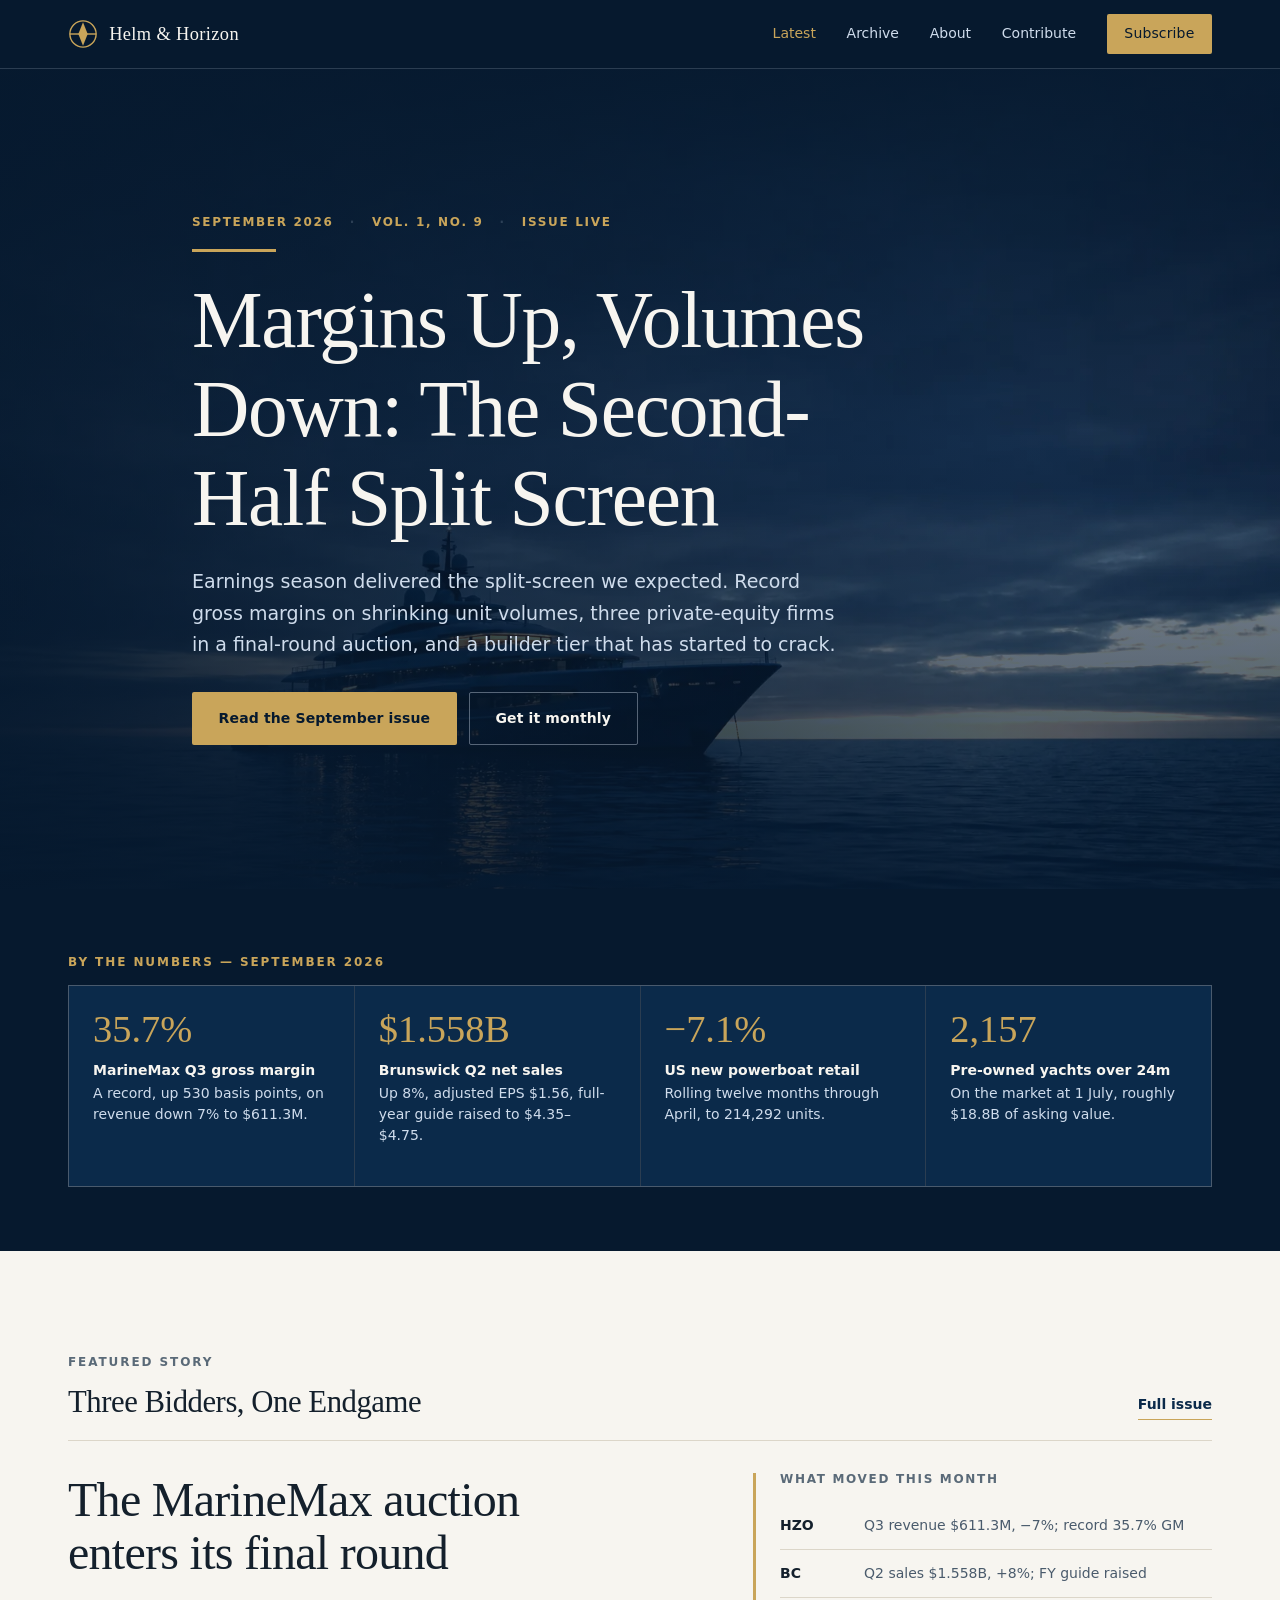
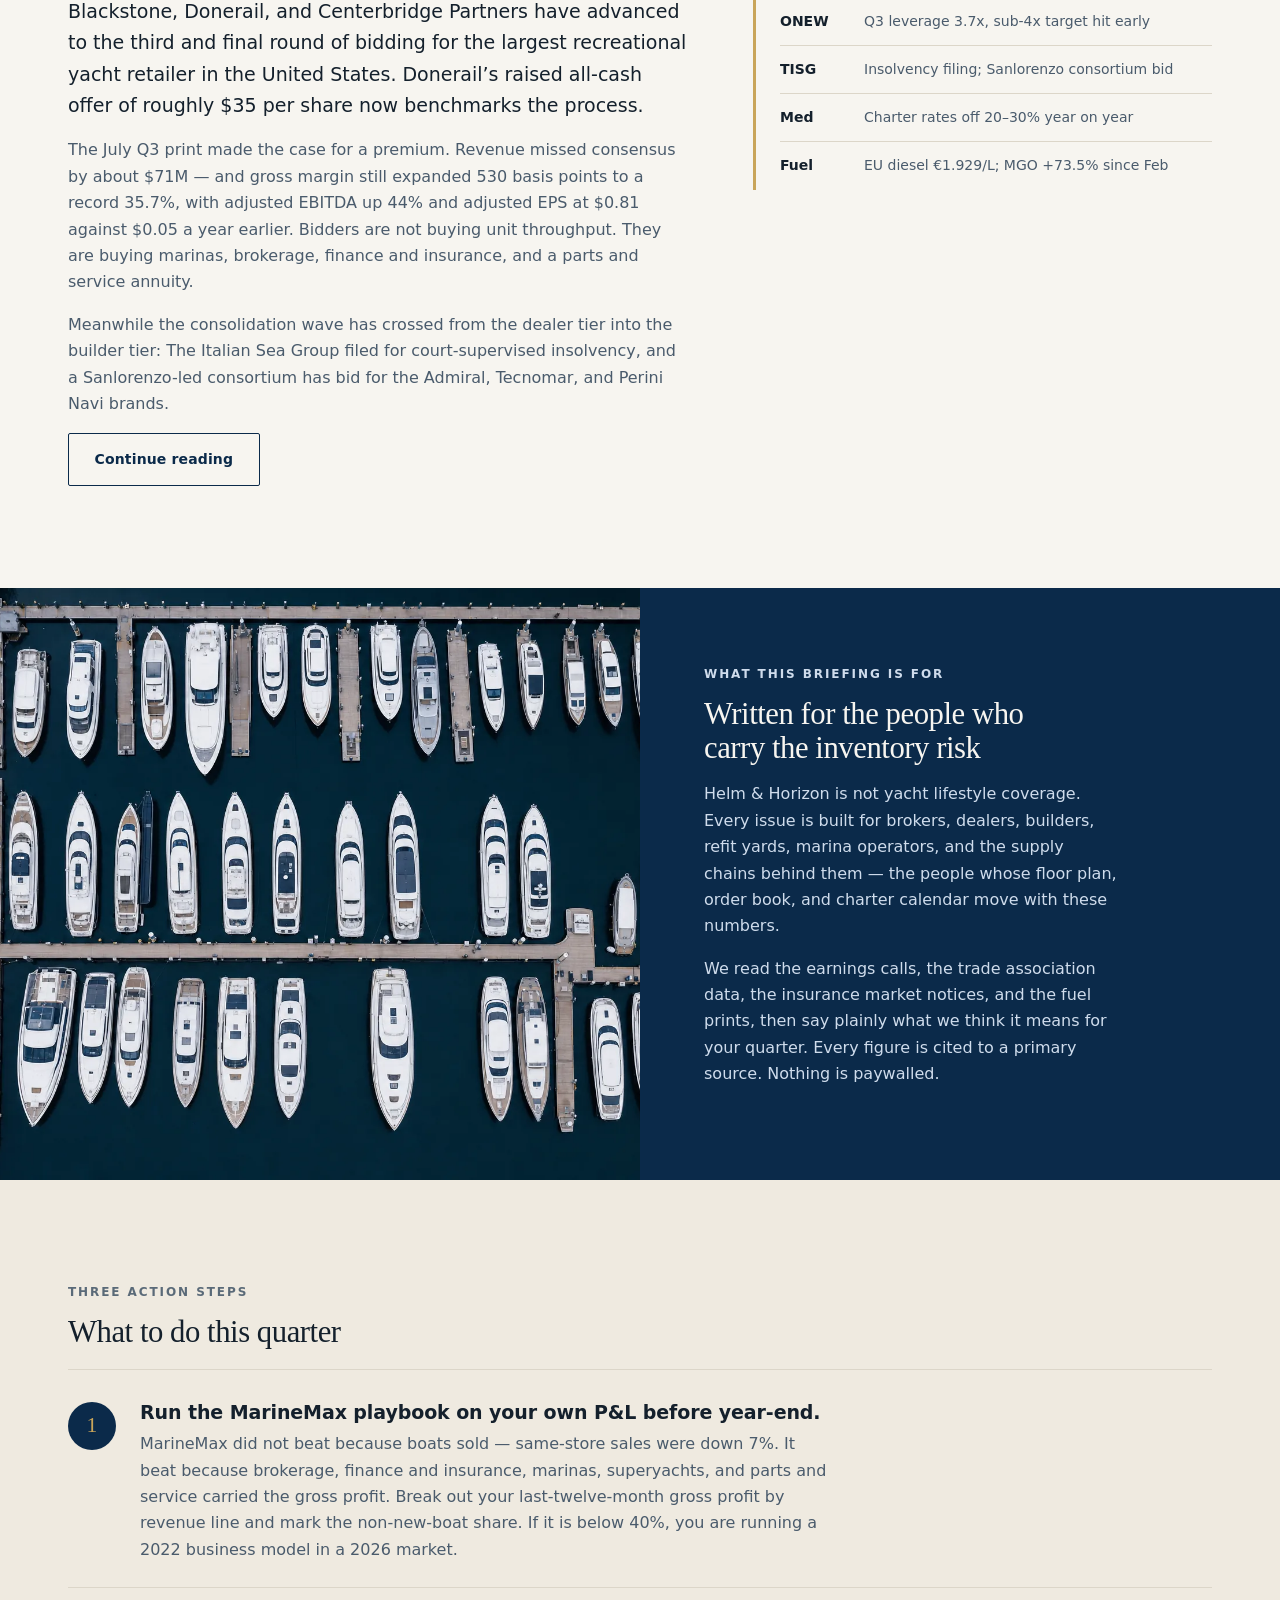
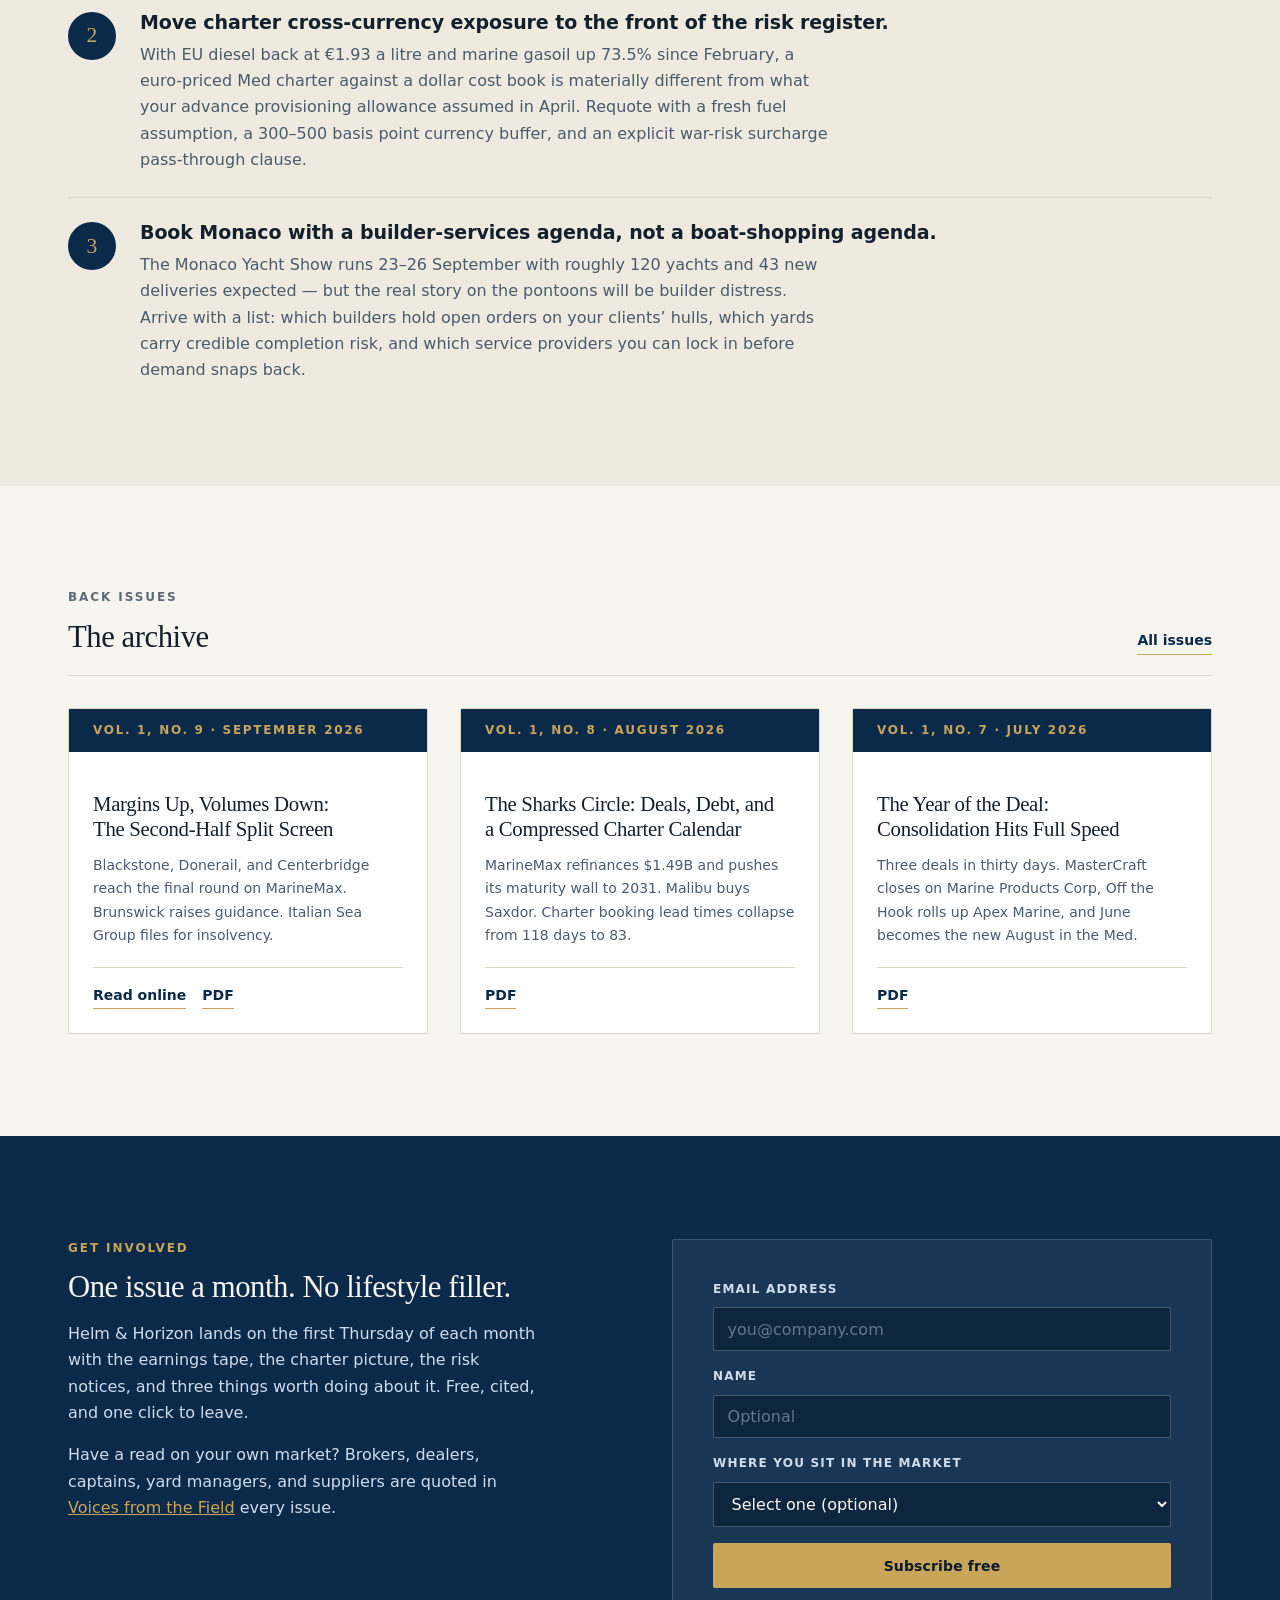
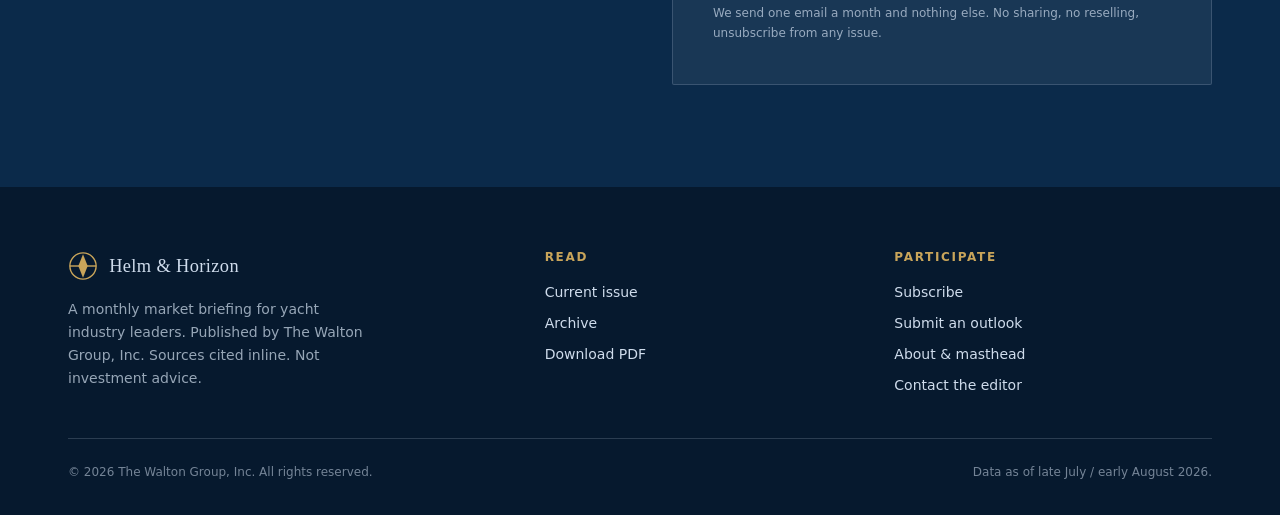
==== index.html @ cf70ff5e "Add double opt-in: send a confirmation email and activate on click Both subscribe forms told the rea" ====
<!doctype html>
<html lang="en">
  <head>
    <meta charset="utf-8" />
    <meta name="viewport" content="width=device-width, initial-scale=1" />
    <title>Helm &amp; Horizon — A monthly market briefing for yacht industry leaders</title>
    <meta
      name="description"
      content="Helm &amp; Horizon is a monthly market briefing for yacht brokers, dealers, builders, and the supply chains that keep the fleet sailing. Earnings, charter demand, deal flow, and risk — sourced and cited."
    />
    <link rel="canonical" href="https://thehelmandhorizon.com/" />
    <meta property="og:type" content="website" />
    <meta property="og:site_name" content="Helm &amp; Horizon" />
    <meta property="og:url" content="https://thehelmandhorizon.com/" />
    <meta
      property="og:title"
      content="Helm &amp; Horizon — A monthly market briefing for yacht industry leaders"
    />
    <meta
      property="og:description"
      content="Earnings, charter demand, deal flow, and risk for yacht brokers, dealers, and builders. Sourced, cited, and delivered monthly."
    />
    <meta property="og:image" content="https://thehelmandhorizon.com/assets/img/hero-yacht.webp" />
    <meta name="twitter:card" content="summary_large_image" />
    <link
      rel="icon"
      href="data:image/svg+xml,%3Csvg xmlns='http://www.w3.org/2000/svg' viewBox='0 0 32 32'%3E%3Crect width='32' height='32' fill='%2306192e'/%3E%3Cpath d='M16 5l4.5 11L16 27l-4.5-11z' fill='%23c9a55a'/%3E%3Cpath d='M4 16h24' stroke='%23c9a55a' stroke-width='1.6'/%3E%3C/svg%3E"
    />
    <link
      href="https://api.fontshare.com/v2/css?f[]=zodiak@400,500,700&f[]=satoshi@400,500,700&display=swap"
      rel="stylesheet"
    />
    <link rel="stylesheet" href="/assets/base.css?v=2" />
    <noscript>
      <style>
        .reveal {
          opacity: 1;
          transform: none;
        }
      </style>
    </noscript>
    <script type="application/ld+json">
      {
        "@context": "https://schema.org",
        "@type": "Periodical",
        "name": "Helm & Horizon",
        "description": "A monthly market briefing for yacht industry leaders.",
        "publisher": { "@type": "Organization", "name": "The Walton Group, Inc." }
      }
    </script>
  </head>
  <body>
    <a class="skip" href="#main">Skip to content</a>

    <header class="masthead">
      <div class="shell masthead__inner">
        <a class="brand" href="/" aria-label="Helm and Horizon home">
          <svg viewBox="0 0 32 32" fill="none" aria-hidden="true">
            <circle cx="16" cy="16" r="14" stroke="currentColor" stroke-width="1.5" />
            <path d="M2 16h28" stroke="currentColor" stroke-width="1.5" />
            <path d="M16 3.5 21 16l-5 12.5L11 16z" fill="currentColor" />
          </svg>
          <span class="brand__name">Helm &amp; Horizon</span>
        </a>
        <button
          class="nav__toggle"
          type="button"
          aria-expanded="false"
          aria-controls="site-nav"
          aria-label="Toggle navigation"
        >
          <svg width="18" height="14" viewBox="0 0 18 14" fill="none" aria-hidden="true">
            <path d="M0 1h18M0 7h18M0 13h18" stroke="currentColor" stroke-width="1.6" />
          </svg>
        </button>
        <nav class="nav" id="site-nav" aria-label="Primary">
          <a href="/" aria-current="page">Latest</a>
          <a href="/archive">Archive</a>
          <a href="/about">About</a>
          <a href="/submit">Contribute</a>
          <a class="nav__cta" href="/subscribe">Subscribe</a>
        </nav>
      </div>
    </header>

    <main id="main">
      <!-- ================= HERO ================= -->
      <section class="hero">
        <div class="hero__media">
          <img
            src="/assets/img/hero-yacht.webp"
            alt="A superyacht at anchor in open water at blue hour"
            width="1536"
            height="1024"
            fetchpriority="high"
          />
        </div>
        <div class="shell hero__inner">
          <div class="hero__meta">
            <span>September 2026</span><span>Vol. 1, No. 9</span><span>Issue live</span>
          </div>
          <div class="hero__rule"></div>
          <h1>Margins Up, Volumes Down: The Second-Half Split Screen</h1>
          <p class="hero__lede">
            Earnings season delivered the split-screen we expected. Record gross margins on
            shrinking unit volumes, three private-equity firms in a final-round auction, and a
            builder tier that has started to crack.
          </p>
          <div class="btn-row">
            <a class="btn btn--gold" href="/editions/september-2026">Read the September issue</a>
            <a class="btn btn--ghost" href="/subscribe">Get it monthly</a>
          </div>
        </div>
      </section>

      <!-- ================= NUMBERS ================= -->
      <section class="section section--tight section--deep">
        <div class="shell">
          <p class="eyebrow">By the numbers &mdash; September 2026</p>
          <div class="numbers">
            <div class="numbers__cell">
              <div class="numbers__val">35.7%</div>
              <p class="numbers__label">
                <strong>MarineMax Q3 gross margin</strong>A record, up 530 basis points, on revenue
                down 7% to $611.3M.
              </p>
            </div>
            <div class="numbers__cell">
              <div class="numbers__val">$1.558B</div>
              <p class="numbers__label">
                <strong>Brunswick Q2 net sales</strong>Up 8%, adjusted EPS $1.56, full-year guide
                raised to $4.35&ndash;$4.75.
              </p>
            </div>
            <div class="numbers__cell">
              <div class="numbers__val">&minus;7.1%</div>
              <p class="numbers__label">
                <strong>US new powerboat retail</strong>Rolling twelve months through April, to
                214,292 units.
              </p>
            </div>
            <div class="numbers__cell">
              <div class="numbers__val">2,157</div>
              <p class="numbers__label">
                <strong>Pre-owned yachts over 24m</strong>On the market at 1 July, roughly $18.8B of
                asking value.
              </p>
            </div>
          </div>
        </div>
      </section>

      <!-- ================= FEATURED ================= -->
      <section class="section">
        <div class="shell">
          <div class="section__head">
            <div>
              <p class="eyebrow eyebrow--ink">Featured story</p>
              <h2>Three Bidders, One Endgame</h2>
            </div>
            <a href="/editions/september-2026">Full issue</a>
          </div>

          <div class="feature reveal">
            <div class="feature__body">
              <h3>The MarineMax auction enters its final round</h3>
              <p>
                Blackstone, Donerail, and Centerbridge Partners have advanced to the third and final
                round of bidding for the largest recreational yacht retailer in the United States.
                Donerail&rsquo;s raised all-cash offer of roughly $35 per share now benchmarks the
                process.
              </p>
              <p>
                The July Q3 print made the case for a premium. Revenue missed consensus by about
                $71M &mdash; and gross margin still expanded 530 basis points to a record 35.7%,
                with adjusted EBITDA up 44% and adjusted EPS at $0.81 against $0.05 a year earlier.
                Bidders are not buying unit throughput. They are buying marinas, brokerage, finance
                and insurance, and a parts and service annuity.
              </p>
              <p>
                Meanwhile the consolidation wave has crossed from the dealer tier into the builder
                tier: The Italian Sea Group filed for court-supervised insolvency, and a
                Sanlorenzo-led consortium has bid for the Admiral, Tecnomar, and Perini Navi brands.
              </p>
              <div class="btn-row">
                <a class="btn btn--outline" href="/editions/september-2026"
                  >Continue reading</a
                >
              </div>
            </div>

            <aside class="feature__aside">
              <h4>What moved this month</h4>
              <ul class="keylist">
                <li><strong>HZO</strong><span>Q3 revenue $611.3M, &minus;7%; record 35.7% GM</span></li>
                <li><strong>BC</strong><span>Q2 sales $1.558B, +8%; FY guide raised</span></li>
                <li><strong>ONEW</strong><span>Q3 leverage 3.7x, sub-4x target hit early</span></li>
                <li><strong>TISG</strong><span>Insolvency filing; Sanlorenzo consortium bid</span></li>
                <li><strong>Med</strong><span>Charter rates off 20&ndash;30% year on year</span></li>
                <li><strong>Fuel</strong><span>EU diesel &euro;1.929/L; MGO +73.5% since Feb</span></li>
              </ul>
            </aside>
          </div>
        </div>
      </section>

      <!-- ================= BAND ================= -->
      <section class="band">
        <div class="band__media">
          <img
            src="/assets/img/marina-aerial.webp"
            alt="Aerial view of a marina with rows of moored motor yachts"
            width="1536"
            height="1024"
            loading="lazy"
          />
        </div>
        <div class="band__text">
          <p class="eyebrow">What this briefing is for</p>
          <h2>Written for the people who carry the inventory risk</h2>
          <p>
            Helm &amp; Horizon is not yacht lifestyle coverage. Every issue is built for brokers,
            dealers, builders, refit yards, marina operators, and the supply chains behind them
            &mdash; the people whose floor plan, order book, and charter calendar move with these
            numbers.
          </p>
          <p>
            We read the earnings calls, the trade association data, the insurance market notices,
            and the fuel prints, then say plainly what we think it means for your quarter. Every
            figure is cited to a primary source. Nothing is paywalled.
          </p>
        </div>
      </section>

      <!-- ================= ACTION STEPS ================= -->
      <section class="section section--warm">
        <div class="shell">
          <div class="section__head">
            <div>
              <p class="eyebrow eyebrow--ink">Three action steps</p>
              <h2>What to do this quarter</h2>
            </div>
          </div>
          <div class="steps">
            <article class="step reveal">
              <div class="step__n">1</div>
              <div>
                <h3>Run the MarineMax playbook on your own P&amp;L before year-end.</h3>
                <p>
                  MarineMax did not beat because boats sold &mdash; same-store sales were down 7%.
                  It beat because brokerage, finance and insurance, marinas, superyachts, and parts
                  and service carried the gross profit. Break out your last-twelve-month gross
                  profit by revenue line and mark the non-new-boat share. If it is below 40%, you
                  are running a 2022 business model in a 2026 market.
                </p>
              </div>
            </article>
            <article class="step reveal">
              <div class="step__n">2</div>
              <div>
                <h3>Move charter cross-currency exposure to the front of the risk register.</h3>
                <p>
                  With EU diesel back at &euro;1.93 a litre and marine gasoil up 73.5% since
                  February, a euro-priced Med charter against a dollar cost book is materially
                  different from what your advance provisioning allowance assumed in April. Requote
                  with a fresh fuel assumption, a 300&ndash;500 basis point currency buffer, and an
                  explicit war-risk surcharge pass-through clause.
                </p>
              </div>
            </article>
            <article class="step reveal">
              <div class="step__n">3</div>
              <div>
                <h3>Book Monaco with a builder-services agenda, not a boat-shopping agenda.</h3>
                <p>
                  The Monaco Yacht Show runs 23&ndash;26 September with roughly 120 yachts and 43
                  new deliveries expected &mdash; but the real story on the pontoons will be builder
                  distress. Arrive with a list: which builders hold open orders on your
                  clients&rsquo; hulls, which yards carry credible completion risk, and which
                  service providers you can lock in before demand snaps back.
                </p>
              </div>
            </article>
          </div>
        </div>
      </section>

      <!-- ================= ARCHIVE PREVIEW ================= -->
      <section class="section">
        <div class="shell">
          <div class="section__head">
            <div>
              <p class="eyebrow eyebrow--ink">Back issues</p>
              <h2>The archive</h2>
            </div>
            <a href="/archive">All issues</a>
          </div>
          <div class="grid-cards">
            <article class="card reveal">
              <p class="card__vol">Vol. 1, No. 9 &middot; September 2026</p>
              <div class="card__body">
                <h3>Margins Up, Volumes Down: The Second-Half Split Screen</h3>
                <p>
                  Blackstone, Donerail, and Centerbridge reach the final round on MarineMax.
                  Brunswick raises guidance. Italian Sea Group files for insolvency.
                </p>
                <div class="card__links">
                  <a href="/editions/september-2026">Read online</a>
                  <a href="/pdf/Helm_Horizon_September2026.pdf">PDF</a>
                </div>
              </div>
            </article>
            <article class="card reveal">
              <p class="card__vol">Vol. 1, No. 8 &middot; August 2026</p>
              <div class="card__body">
                <h3>The Sharks Circle: Deals, Debt, and a Compressed Charter Calendar</h3>
                <p>
                  MarineMax refinances $1.49B and pushes its maturity wall to 2031. Malibu buys
                  Saxdor. Charter booking lead times collapse from 118 days to 83.
                </p>
                <div class="card__links">
                  <a href="/pdf/Helm_Horizon_August2026.pdf">PDF</a>
                </div>
              </div>
            </article>
            <article class="card reveal">
              <p class="card__vol">Vol. 1, No. 7 &middot; July 2026</p>
              <div class="card__body">
                <h3>The Year of the Deal: Consolidation Hits Full Speed</h3>
                <p>
                  Three deals in thirty days. MasterCraft closes on Marine Products Corp, Off the
                  Hook rolls up Apex Marine, and June becomes the new August in the Med.
                </p>
                <div class="card__links">
                  <a href="/pdf/Helm_Horizon_July2026.pdf">PDF</a>
                </div>
              </div>
            </article>
          </div>
        </div>
      </section>

      <!-- ================= SUBSCRIBE ================= -->
      <section class="section section--navy" id="subscribe">
        <div class="shell subscribe">
          <div>
            <p class="eyebrow">Get involved</p>
            <h2 style="font-size: var(--text-xl); margin-bottom: var(--space-4)">
              One issue a month. No lifestyle filler.
            </h2>
            <p style="color: var(--light-blue); max-width: 46ch">
              Helm &amp; Horizon lands on the first Thursday of each month with the earnings tape,
              the charter picture, the risk notices, and three things worth doing about it. Free,
              cited, and one click to leave.
            </p>
            <p style="color: var(--light-blue); max-width: 46ch">
              Have a read on your own market? Brokers, dealers, captains, yard managers, and
              suppliers are quoted in
              <a href="/submit" style="color: var(--gold)">Voices from the Field</a> every issue.
            </p>
          </div>

          <form
            class="form"
            method="post"
            data-hh-form="subscribe"
            data-endpoint="/api/subscribe"
            data-success="Almost there. Check your inbox and click the link to confirm."
          >
            <div class="field">
              <label for="s-email">Email address</label>
              <input
                type="email"
                id="s-email"
                name="email"
                required
                autocomplete="email"
                placeholder="you@company.com"
              />
            </div>
            <div class="field">
              <label for="s-name">Name</label>
              <input
                type="text"
                id="s-name"
                name="name"
                autocomplete="name"
                placeholder="Optional"
              />
            </div>
            <div class="field">
              <label for="s-role">Where you sit in the market</label>
              <select id="s-role" name="role">
                <option value="">Select one (optional)</option>
                <option>Broker</option>
                <option>Dealer</option>
                <option>Builder / shipyard</option>
                <option>Refit / service yard</option>
                <option>Marina operator</option>
                <option>Charter management</option>
                <option>Captain / crew</option>
                <option>Finance / insurance</option>
                <option>Supplier</option>
                <option>Other</option>
              </select>
            </div>
            <div class="hp" aria-hidden="true" style="position:absolute;left:-9999px;width:1px;height:1px;overflow:hidden">
              <label for="hp-home">Website</label>
              <input type="text" id="hp-home" name="website" tabindex="-1" autocomplete="off" />
            </div>
            <button class="btn btn--gold" type="submit" style="width: 100%; justify-content: center">
              Subscribe free
            </button>
            <p class="form__note">
              We send one email a month and nothing else. No sharing, no reselling, unsubscribe from
              any issue.
            </p>
            <noscript>
              <p class="form__note">
                This form needs JavaScript. Email
                <a href="mailto:editor@thehelmandhorizon.com" style="color: var(--gold)"
                  >editor@thehelmandhorizon.com</a
                >
                and we will add you by hand.
              </p>
            </noscript>
            <p class="form__status" role="status" aria-live="polite"></p>
          </form>
        </div>
      </section>
    </main>

    <footer class="footer">
      <div class="shell">
        <div class="footer__grid">
          <div class="footer__brand">
            <a class="brand" href="/" style="margin-bottom: var(--space-4)">
              <svg viewBox="0 0 32 32" fill="none" aria-hidden="true">
                <circle cx="16" cy="16" r="14" stroke="currentColor" stroke-width="1.5" />
                <path d="M2 16h28" stroke="currentColor" stroke-width="1.5" />
                <path d="M16 3.5 21 16l-5 12.5L11 16z" fill="currentColor" />
              </svg>
              <span class="brand__name">Helm &amp; Horizon</span>
            </a>
            <p>
              A monthly market briefing for yacht industry leaders. Published by The Walton Group,
              Inc. Sources cited inline. Not investment advice.
            </p>
          </div>
          <div>
            <h4>Read</h4>
            <ul>
              <li><a href="/editions/september-2026">Current issue</a></li>
              <li><a href="/archive">Archive</a></li>
              <li><a href="/pdf/Helm_Horizon_September2026.pdf">Download PDF</a></li>
            </ul>
          </div>
          <div>
            <h4>Participate</h4>
            <ul>
              <li><a href="/subscribe">Subscribe</a></li>
              <li><a href="/submit">Submit an outlook</a></li>
              <li><a href="/about">About &amp; masthead</a></li>
              <li><a href="mailto:editor@thehelmandhorizon.com">Contact the editor</a></li>
            </ul>
          </div>
        </div>
        <div class="footer__legal">
          <span>&copy; <span data-year>2026</span> The Walton Group, Inc. All rights reserved.</span>
          <span>Data as of late July / early August 2026.</span>
        </div>
      </div>
    </footer>

    <script src="/assets/site.js?v=2" defer></script>
  </body>
</html>
---- assets/base.css ----
/* ==========================================================================
   Helm & Horizon — design system
   Navy / gold editorial identity carried over from the email + PDF editions.
   ========================================================================== */

:root {
  /* Brand surfaces */
  --navy: #0b2a4a;
  --navy-deep: #06192e;
  --navy-mid: #123f66;
  --gold: #c9a55a;
  --gold-soft: #e0c78d;
  --paper: #f7f5f0;
  --paper-warm: #efeae0;
  --ink: #14202c;
  --ink-soft: #4a5b6c;
  --ink-faint: #5a6a78; /* darkened for 4.5:1 on --paper and --paper-warm */
  --light-blue: #cfdcec;
  --rule: #dcd6c9;
  --rule-dark: rgba(207, 220, 236, 0.18);

  /* Type */
  --font-display: 'Zodiak', 'Iowan Old Style', Georgia, serif;
  --font-body: 'Satoshi', 'Inter', system-ui, sans-serif;

  --text-xs: 0.75rem;
  --text-sm: 0.875rem;
  --text-base: 1rem;
  --text-lg: 1.1875rem;
  --text-xl: clamp(1.5rem, 2.4vw, 2rem);
  --text-2xl: clamp(2rem, 4vw, 3rem);
  --text-hero: clamp(2.5rem, 6.2vw, 5.25rem);

  /* Space */
  --space-1: 0.25rem;
  --space-2: 0.5rem;
  --space-3: 0.75rem;
  --space-4: 1rem;
  --space-5: 1.25rem;
  --space-6: 1.5rem;
  --space-8: 2rem;
  --space-12: 3rem;
  --space-16: 4rem;
  --space-24: 6rem;
  --space-32: 8rem;

  --measure: 68ch;
  --shell: 1240px;
  --radius: 2px;
  --ease: cubic-bezier(0.16, 1, 0.3, 1);
}

/* ---------- Reset ---------- */
*,
*::before,
*::after {
  box-sizing: border-box;
}
html {
  -webkit-text-size-adjust: 100%;
  scroll-behavior: smooth;
}
body {
  margin: 0;
  background: var(--paper);
  color: var(--ink);
  font-family: var(--font-body);
  font-size: var(--text-base);
  line-height: 1.65;
  -webkit-font-smoothing: antialiased;
  text-rendering: optimizeLegibility;
}
img {
  max-width: 100%;
  display: block;
  height: auto;
}
a {
  color: inherit;
}
h1,
h2,
h3,
h4 {
  margin: 0;
  font-family: var(--font-display);
  font-weight: 500;
  line-height: 1.12;
  letter-spacing: -0.015em;
  text-wrap: balance;
}
p {
  margin: 0 0 var(--space-4);
}
ul {
  margin: 0;
  padding: 0;
  list-style: none;
}

:focus-visible {
  outline: 2px solid var(--gold);
  outline-offset: 3px;
}

.shell {
  width: 100%;
  max-width: var(--shell);
  margin-inline: auto;
  padding-inline: clamp(1.25rem, 5vw, 3rem);
}
.skip {
  position: absolute;
  left: -9999px;
}
.skip:focus {
  left: var(--space-4);
  top: var(--space-4);
  z-index: 200;
  background: var(--gold);
  color: var(--navy-deep);
  padding: var(--space-3) var(--space-4);
  font-size: var(--text-sm);
  font-weight: 700;
}

/* ---------- Eyebrow / labels ---------- */
.eyebrow {
  font-family: var(--font-body);
  font-size: var(--text-xs);
  font-weight: 700;
  letter-spacing: 0.16em;
  text-transform: uppercase;
  color: var(--gold);
  margin: 0 0 var(--space-3);
}
.eyebrow--ink {
  color: var(--ink-faint);
}

/* ==========================================================================
   Header
   ========================================================================== */
.masthead {
  position: sticky;
  top: 0;
  z-index: 60;
  background: var(--navy-deep);
  border-bottom: 1px solid var(--rule-dark);
}
.masthead__inner {
  display: flex;
  align-items: center;
  justify-content: space-between;
  gap: var(--space-6);
  min-height: 68px;
}
.brand {
  display: inline-flex;
  align-items: center;
  gap: 0.7rem;
  text-decoration: none;
  color: var(--paper);
  flex-shrink: 0;
}
.brand svg {
  width: 30px;
  height: 30px;
  color: var(--gold);
  flex-shrink: 0;
}
.brand__name {
  font-family: var(--font-display);
  font-size: 1.15rem;
  letter-spacing: 0.02em;
  white-space: nowrap;
}

.nav {
  display: flex;
  align-items: center;
  gap: clamp(1rem, 2.4vw, 2rem);
}
.nav a {
  font-size: var(--text-sm);
  font-weight: 500;
  color: var(--light-blue);
  text-decoration: none;
  padding-block: var(--space-2);
  transition: color 0.2s var(--ease);
}
.nav a:hover,
.nav a[aria-current='page'] {
  color: var(--gold);
}
.nav__cta {
  background: var(--gold);
  color: var(--navy-deep) !important;
  padding: 0.55rem 1.1rem;
  border-radius: var(--radius);
  font-weight: 700;
  letter-spacing: 0.01em;
  transition: background 0.2s var(--ease);
}
.nav__cta:hover {
  background: var(--gold-soft);
}
.nav__toggle {
  display: none;
  background: none;
  border: 1px solid var(--rule-dark);
  color: var(--light-blue);
  width: 40px;
  height: 40px;
  border-radius: var(--radius);
  cursor: pointer;
  align-items: center;
  justify-content: center;
}

@media (max-width: 820px) {
  .nav {
    position: absolute;
    inset: 68px 0 auto;
    flex-direction: column;
    align-items: stretch;
    gap: 0;
    background: var(--navy-deep);
    border-bottom: 1px solid var(--rule-dark);
    padding: var(--space-2) clamp(1.25rem, 5vw, 3rem) var(--space-6);
    display: none;
  }
  .nav.is-open {
    display: flex;
  }
  .nav a {
    padding: var(--space-3) 0;
    border-bottom: 1px solid var(--rule-dark);
    font-size: var(--text-base);
  }
  .nav__cta {
    margin-top: var(--space-4);
    text-align: center;
    border-bottom: none !important;
  }
  .nav__toggle {
    display: inline-flex;
  }
}

/* ==========================================================================
   Hero
   ========================================================================== */
.hero {
  position: relative;
  background: var(--navy-deep);
  color: var(--paper);
  overflow: hidden;
  isolation: isolate;
}
.hero__media {
  position: absolute;
  inset: 0;
  z-index: -2;
}
.hero__media img {
  width: 100%;
  height: 100%;
  object-fit: cover;
  object-position: center 62%;
  filter: brightness(1.25) saturate(1.05);
}
.hero::after {
  content: '';
  position: absolute;
  inset: 0;
  z-index: -1;
  background: linear-gradient(
      180deg,
      rgba(6, 25, 46, 0.88) 0%,
      rgba(6, 25, 46, 0.42) 45%,
      rgba(6, 25, 46, 0.82) 100%
    ),
    linear-gradient(90deg, rgba(6, 25, 46, 0.82) 0%, rgba(6, 25, 46, 0.4) 48%, rgba(6, 25, 46, 0.06) 78%);
}
.hero__inner {
  padding-block: clamp(4rem, 12vw, 9rem);
  max-width: 62rem;
}
.hero h1 {
  font-size: var(--text-hero);
  margin-bottom: var(--space-6);
  max-width: 34ch;
}
.hero__lede {
  font-size: var(--text-lg);
  color: var(--light-blue);
  max-width: 54ch;
  margin-bottom: var(--space-8);
}
.hero__rule {
  width: 84px;
  height: 3px;
  background: var(--gold);
  margin-bottom: var(--space-6);
}
.hero__meta {
  display: flex;
  flex-wrap: wrap;
  gap: var(--space-2) var(--space-4);
  align-items: center;
  font-size: var(--text-xs);
  letter-spacing: 0.14em;
  text-transform: uppercase;
  color: var(--gold);
  font-weight: 700;
  margin-bottom: var(--space-4);
}
.hero__meta span:not(:last-child)::after {
  content: '·';
  margin-left: var(--space-4);
  color: var(--rule-dark);
}
@media (max-width: 30rem) {
  .hero__meta span:nth-child(3) {
    display: none;
  }
  .hero__meta span:nth-child(2)::after {
    content: none;
  }
}

/* ---------- Buttons ---------- */
.btn {
  display: inline-flex;
  align-items: center;
  gap: 0.5rem;
  font-family: var(--font-body);
  font-size: var(--text-sm);
  font-weight: 700;
  letter-spacing: 0.01em;
  text-decoration: none;
  padding: 0.85rem 1.6rem;
  border-radius: var(--radius);
  border: 1px solid transparent;
  cursor: pointer;
  transition: all 0.2s var(--ease);
}
.btn--gold {
  background: var(--gold);
  color: var(--navy-deep);
}
.btn--gold:hover {
  background: var(--gold-soft);
  transform: translateY(-1px);
}
.btn--ghost {
  border-color: rgba(207, 220, 236, 0.4);
  color: var(--paper);
}
.btn--ghost:hover {
  border-color: var(--gold);
  color: var(--gold);
}
.btn--navy {
  background: var(--navy);
  color: var(--paper);
}
.btn--navy:hover {
  background: var(--navy-deep);
  transform: translateY(-1px);
}
.btn--outline {
  border-color: var(--navy);
  color: var(--navy);
}
.btn--outline:hover {
  background: var(--navy);
  color: var(--paper);
}
.btn-row {
  display: flex;
  flex-wrap: wrap;
  gap: var(--space-3);
}

/* ==========================================================================
   Sections
   ========================================================================== */
.section {
  padding-block: clamp(3.5rem, 8vw, 7rem);
}
.section--tight {
  padding-block: clamp(2.5rem, 5vw, 4rem);
}
.section--navy {
  background: var(--navy);
  color: var(--paper);
}
.section--deep {
  background: var(--navy-deep);
  color: var(--paper);
}
.section--warm {
  background: var(--paper-warm);
}
.section__head {
  display: flex;
  flex-wrap: wrap;
  align-items: flex-end;
  justify-content: space-between;
  gap: var(--space-4);
  padding-bottom: var(--space-5, 1.25rem);
  margin-bottom: var(--space-8);
  border-bottom: 1px solid var(--rule);
}
.section--navy .section__head,
.section--deep .section__head {
  border-color: var(--rule-dark);
}
.section__head h2 {
  font-size: var(--text-xl);
}
.section__head a {
  font-size: var(--text-sm);
  font-weight: 600;
  color: var(--navy);
  text-decoration: none;
  border-bottom: 1px solid var(--gold);
  padding-bottom: 2px;
  white-space: nowrap;
}
.section--navy .section__head a,
.section--deep .section__head a {
  color: var(--gold);
}
.section__head a:hover {
  color: var(--gold);
}

/* ---------- Numbers strip ---------- */
.numbers {
  display: grid;
  grid-template-columns: repeat(auto-fit, minmax(200px, 1fr));
  gap: 1px;
  background: var(--rule-dark);
  border: 1px solid var(--rule-dark);
}
.numbers__cell {
  background: var(--navy);
  padding: var(--space-6);
}
.numbers__val {
  font-family: var(--font-display);
  font-size: clamp(1.75rem, 3vw, 2.5rem);
  line-height: 1;
  color: var(--gold);
  margin-bottom: var(--space-3);
}
.numbers__label {
  font-size: var(--text-sm);
  color: var(--light-blue);
  line-height: 1.5;
}
.numbers__label strong {
  color: var(--paper);
  font-weight: 600;
  display: block;
  margin-bottom: 2px;
}

/* ---------- Feature block (latest edition) ---------- */
.feature {
  display: grid;
  grid-template-columns: 1.15fr 0.85fr;
  gap: clamp(2rem, 5vw, 4.5rem);
  align-items: start;
}
@media (max-width: 900px) {
  .feature {
    grid-template-columns: 1fr;
  }
}
.feature h3 {
  font-size: var(--text-2xl);
  margin-bottom: var(--space-4);
}
.feature__body p {
  color: var(--ink-soft);
}
.feature__body p:first-of-type {
  font-size: var(--text-lg);
  color: var(--ink);
}
.feature__aside {
  border-left: 3px solid var(--gold);
  padding-left: var(--space-6);
}
@media (max-width: 900px) {
  .feature__aside {
    border-left: none;
    border-top: 3px solid var(--gold);
    padding-left: 0;
    padding-top: var(--space-6);
  }
}
.feature__aside h4 {
  font-family: var(--font-body);
  font-size: var(--text-xs);
  font-weight: 700;
  letter-spacing: 0.14em;
  text-transform: uppercase;
  color: var(--ink-faint);
  margin-bottom: var(--space-4);
}
.keylist li {
  padding: var(--space-3) 0;
  border-bottom: 1px solid var(--rule);
  font-size: var(--text-sm);
  color: var(--ink-soft);
  display: flex;
  gap: var(--space-3);
}
.keylist li:last-child {
  border-bottom: none;
}
.keylist strong {
  color: var(--ink);
  font-weight: 700;
  flex-shrink: 0;
  min-width: 4.5rem;
  font-variant-numeric: tabular-nums;
}

/* ---------- Cards / archive ---------- */
.grid-cards {
  display: grid;
  grid-template-columns: repeat(auto-fill, minmax(min(100%, 300px), 1fr));
  gap: clamp(1.25rem, 2.5vw, 2rem);
}
.card {
  display: flex;
  flex-direction: column;
  background: #fff;
  border: 1px solid var(--rule);
  border-radius: var(--radius);
  overflow: hidden;
  transition:
    transform 0.25s var(--ease),
    box-shadow 0.25s var(--ease),
    border-color 0.25s var(--ease);
}
.card:hover {
  transform: translateY(-3px);
  border-color: var(--gold);
  box-shadow: 0 12px 32px -18px rgba(11, 42, 74, 0.45);
}
.card__vol {
  background: var(--navy);
  color: var(--gold);
  font-size: var(--text-xs);
  font-weight: 700;
  letter-spacing: 0.14em;
  text-transform: uppercase;
  padding: var(--space-3) var(--space-6);
}
.card__body {
  padding: var(--space-6);
  display: flex;
  flex-direction: column;
  flex: 1;
  gap: var(--space-3);
}
.card__body h3 {
  font-size: 1.3rem;
  line-height: 1.2;
}
.card__body p {
  font-size: var(--text-sm);
  color: var(--ink-soft);
  margin: 0;
  flex: 1;
}
.card__links {
  display: flex;
  flex-wrap: wrap;
  gap: var(--space-4);
  margin-top: var(--space-2);
  padding-top: var(--space-4);
  border-top: 1px solid var(--rule);
  font-size: var(--text-sm);
  font-weight: 600;
}
.card__links a {
  color: var(--navy);
  text-decoration: none;
  border-bottom: 1px solid var(--gold);
  padding-bottom: 1px;
}
.card__links a:hover {
  color: var(--gold);
}

/* ---------- Split image band ---------- */
.band {
  display: grid;
  grid-template-columns: 1fr 1fr;
  align-items: stretch;
  background: var(--navy);
  color: var(--paper);
}
@media (max-width: 860px) {
  .band {
    grid-template-columns: 1fr;
  }
}
.band__media {
  min-height: 320px;
}
.band__media img {
  width: 100%;
  height: 100%;
  object-fit: cover;
}
.band__text {
  padding: clamp(2.5rem, 6vw, 5rem) clamp(1.5rem, 5vw, 4rem);
  align-self: center;
  max-width: 34rem;
}
.band__text h2 {
  font-size: var(--text-xl);
  margin-bottom: var(--space-4);
}
.band__text p {
  color: var(--light-blue);
}

/* ---------- Steps ---------- */
.steps {
  display: grid;
  gap: var(--space-6);
}
.step {
  display: grid;
  grid-template-columns: 3rem 1fr;
  gap: var(--space-6);
  padding-bottom: var(--space-6);
  border-bottom: 1px solid var(--rule);
}
.step:last-child {
  border-bottom: none;
  padding-bottom: 0;
}
@media (max-width: 640px) {
  .step {
    grid-template-columns: 1fr;
    gap: var(--space-3);
  }
}
.step__n {
  width: 3rem;
  height: 3rem;
  border-radius: 50%;
  background: var(--navy);
  color: var(--gold);
  display: grid;
  place-items: center;
  font-family: var(--font-display);
  font-size: 1.35rem;
}
.step h3 {
  font-family: var(--font-body);
  font-size: var(--text-lg);
  font-weight: 700;
  letter-spacing: -0.005em;
  margin-bottom: var(--space-2);
}
.step p {
  color: var(--ink-soft);
  margin: 0;
  max-width: var(--measure);
}

/* ---------- Callout ---------- */
.callout {
  background: var(--navy);
  color: var(--paper);
  border-left: 4px solid var(--gold);
  padding: clamp(1.5rem, 3vw, 2.25rem);
  margin-block: var(--space-8);
}
.callout .eyebrow {
  margin-bottom: var(--space-3);
}
.callout p {
  margin: 0;
  color: var(--light-blue);
  font-size: var(--text-lg);
  max-width: 62ch;
}
.warn {
  background: #fdf6e8;
  border-left: 4px solid var(--gold);
  padding: var(--space-6);
}
.warn h4 {
  font-family: var(--font-body);
  font-size: var(--text-xs);
  font-weight: 700;
  letter-spacing: 0.14em;
  text-transform: uppercase;
  color: #8a6a1f;
  margin-bottom: var(--space-3);
}
.warn p {
  margin: 0;
  font-size: var(--text-sm);
  color: var(--ink-soft);
}

/* ==========================================================================
   Article (edition page)
   ========================================================================== */
.article {
  padding-block: clamp(2.5rem, 6vw, 4.5rem);
}
.article__shell {
  display: grid;
  grid-template-columns: minmax(0, 1fr) 17rem;
  gap: clamp(2rem, 5vw, 4.5rem);
  align-items: start;
}
@media (max-width: 1000px) {
  .article__shell {
    grid-template-columns: 1fr;
  }
}
.prose {
  max-width: var(--measure);
}
.prose > h2 {
  font-size: var(--text-xl);
  margin-top: var(--space-12);
  margin-bottom: var(--space-4);
  padding-top: var(--space-6);
  border-top: 1px solid var(--rule);
}
.prose > h2:first-child {
  margin-top: 0;
  border-top: none;
  padding-top: 0;
}
.prose h3 {
  font-family: var(--font-body);
  font-size: var(--text-lg);
  font-weight: 700;
  margin-top: var(--space-8);
  margin-bottom: var(--space-3);
}
.prose p {
  color: var(--ink-soft);
}
.prose a {
  color: var(--navy);
  text-decoration: none;
  border-bottom: 1px solid var(--gold);
}
.prose a:hover {
  color: var(--gold);
}
.prose strong {
  color: var(--ink);
  font-weight: 700;
}
.prose figure {
  margin: var(--space-8) 0;
}
.prose figcaption {
  font-size: var(--text-xs);
  color: var(--ink-faint);
  margin-top: var(--space-3);
}
.sidebar {
  position: sticky;
  top: 92px;
  font-size: var(--text-sm);
}
@media (max-width: 1000px) {
  .sidebar {
    position: static;
  }
}
.sidebar h4 {
  font-family: var(--font-body);
  font-size: var(--text-xs);
  font-weight: 700;
  letter-spacing: 0.14em;
  text-transform: uppercase;
  color: var(--ink-faint);
  margin-bottom: var(--space-4);
  padding-bottom: var(--space-3);
  border-bottom: 1px solid var(--rule);
}
.sidebar ul {
  margin-bottom: var(--space-8);
}
.sidebar li + li {
  margin-top: var(--space-3);
}
.sidebar a {
  color: var(--ink-soft);
  text-decoration: none;
}
.sidebar a:hover {
  color: var(--navy);
}
.datalist li {
  display: flex;
  justify-content: space-between;
  gap: var(--space-4);
  padding: var(--space-3) 0;
  border-bottom: 1px solid var(--rule);
  color: var(--ink-soft);
}
.datalist b {
  color: var(--ink);
  font-variant-numeric: tabular-nums;
  white-space: nowrap;
}

/* ==========================================================================
   Forms / subscribe
   ========================================================================== */
.subscribe {
  display: grid;
  grid-template-columns: 1fr 1fr;
  gap: clamp(2rem, 5vw, 4.5rem);
  align-items: start;
}
@media (max-width: 860px) {
  .subscribe {
    grid-template-columns: 1fr;
  }
}
.form {
  background: rgba(207, 220, 236, 0.07);
  border: 1px solid var(--rule-dark);
  padding: clamp(1.5rem, 3.5vw, 2.5rem);
  border-radius: var(--radius);
}
.field {
  margin-bottom: var(--space-4);
}
.field label {
  display: block;
  font-size: var(--text-xs);
  font-weight: 700;
  letter-spacing: 0.1em;
  text-transform: uppercase;
  color: var(--light-blue);
  margin-bottom: var(--space-2);
}
.field input,
.field select,
.field textarea {
  width: 100%;
  font-family: var(--font-body);
  font-size: var(--text-base);
  color: var(--paper);
  background: rgba(6, 25, 46, 0.6);
  border: 1px solid rgba(207, 220, 236, 0.28);
  border-radius: var(--radius);
  padding: 0.7rem 0.85rem;
  transition: border-color 0.2s var(--ease);
}
.field input::placeholder,
.field textarea::placeholder {
  color: rgba(207, 220, 236, 0.45);
}
.field input:focus,
.field select:focus,
.field textarea:focus {
  border-color: var(--gold);
  outline: none;
}
.field select option {
  color: var(--ink);
}
/* Honeypot. Hidden from people, left in the DOM for bots to fill in.
   Not display:none — some bots skip those. */
.hp {
  position: absolute;
  left: -9999px;
  width: 1px;
  height: 1px;
  overflow: hidden;
}
.form__note {
  font-size: var(--text-xs);
  color: rgba(207, 220, 236, 0.7);
  margin: var(--space-4) 0 0;
}
.form__status {
  font-size: var(--text-sm);
  margin-top: var(--space-4);
  padding: var(--space-3) var(--space-4);
  border-radius: var(--radius);
  display: none;
}
.form__status.is-ok {
  display: block;
  background: rgba(201, 165, 90, 0.16);
  border: 1px solid var(--gold);
  color: var(--gold-soft);
}
.form__status.is-err {
  display: block;
  background: rgba(190, 80, 70, 0.16);
  border: 1px solid #c86b60;
  color: #f0b9b2;
}

/* ==========================================================================
   Footer
   ========================================================================== */
.footer {
  background: var(--navy-deep);
  color: var(--light-blue);
  padding-block: var(--space-16) var(--space-8);
  font-size: var(--text-sm);
}
.footer__grid {
  display: grid;
  grid-template-columns: 1.4fr 1fr 1fr;
  gap: var(--space-8);
  padding-bottom: var(--space-8);
  border-bottom: 1px solid var(--rule-dark);
}
@media (max-width: 760px) {
  .footer__grid {
    grid-template-columns: 1fr;
  }
}
.footer h4 {
  font-family: var(--font-body);
  font-size: var(--text-xs);
  font-weight: 700;
  letter-spacing: 0.14em;
  text-transform: uppercase;
  color: var(--gold);
  margin-bottom: var(--space-4);
}
.footer li + li {
  margin-top: var(--space-2);
}
.footer a {
  color: var(--light-blue);
  text-decoration: none;
}
.footer a:hover {
  color: var(--gold);
}
.footer__brand p {
  max-width: 34ch;
  color: rgba(207, 220, 236, 0.72);
}
.footer__legal {
  padding-top: var(--space-6);
  display: flex;
  flex-wrap: wrap;
  gap: var(--space-3) var(--space-6);
  justify-content: space-between;
  font-size: var(--text-xs);
  color: rgba(207, 220, 236, 0.55);
}

/* ---------- Motion ---------- */
.reveal {
  opacity: 0;
  transform: translateY(18px);
}
.reveal.is-in {
  opacity: 1;
  transform: none;
  transition:
    opacity 0.7s var(--ease),
    transform 0.7s var(--ease);
}
@media (prefers-reduced-motion: reduce) {
  *,
  *::before,
  *::after {
    animation-duration: 0.01ms !important;
    transition-duration: 0.01ms !important;
    scroll-behavior: auto !important;
  }
  .reveal {
    opacity: 1;
    transform: none;
  }
}
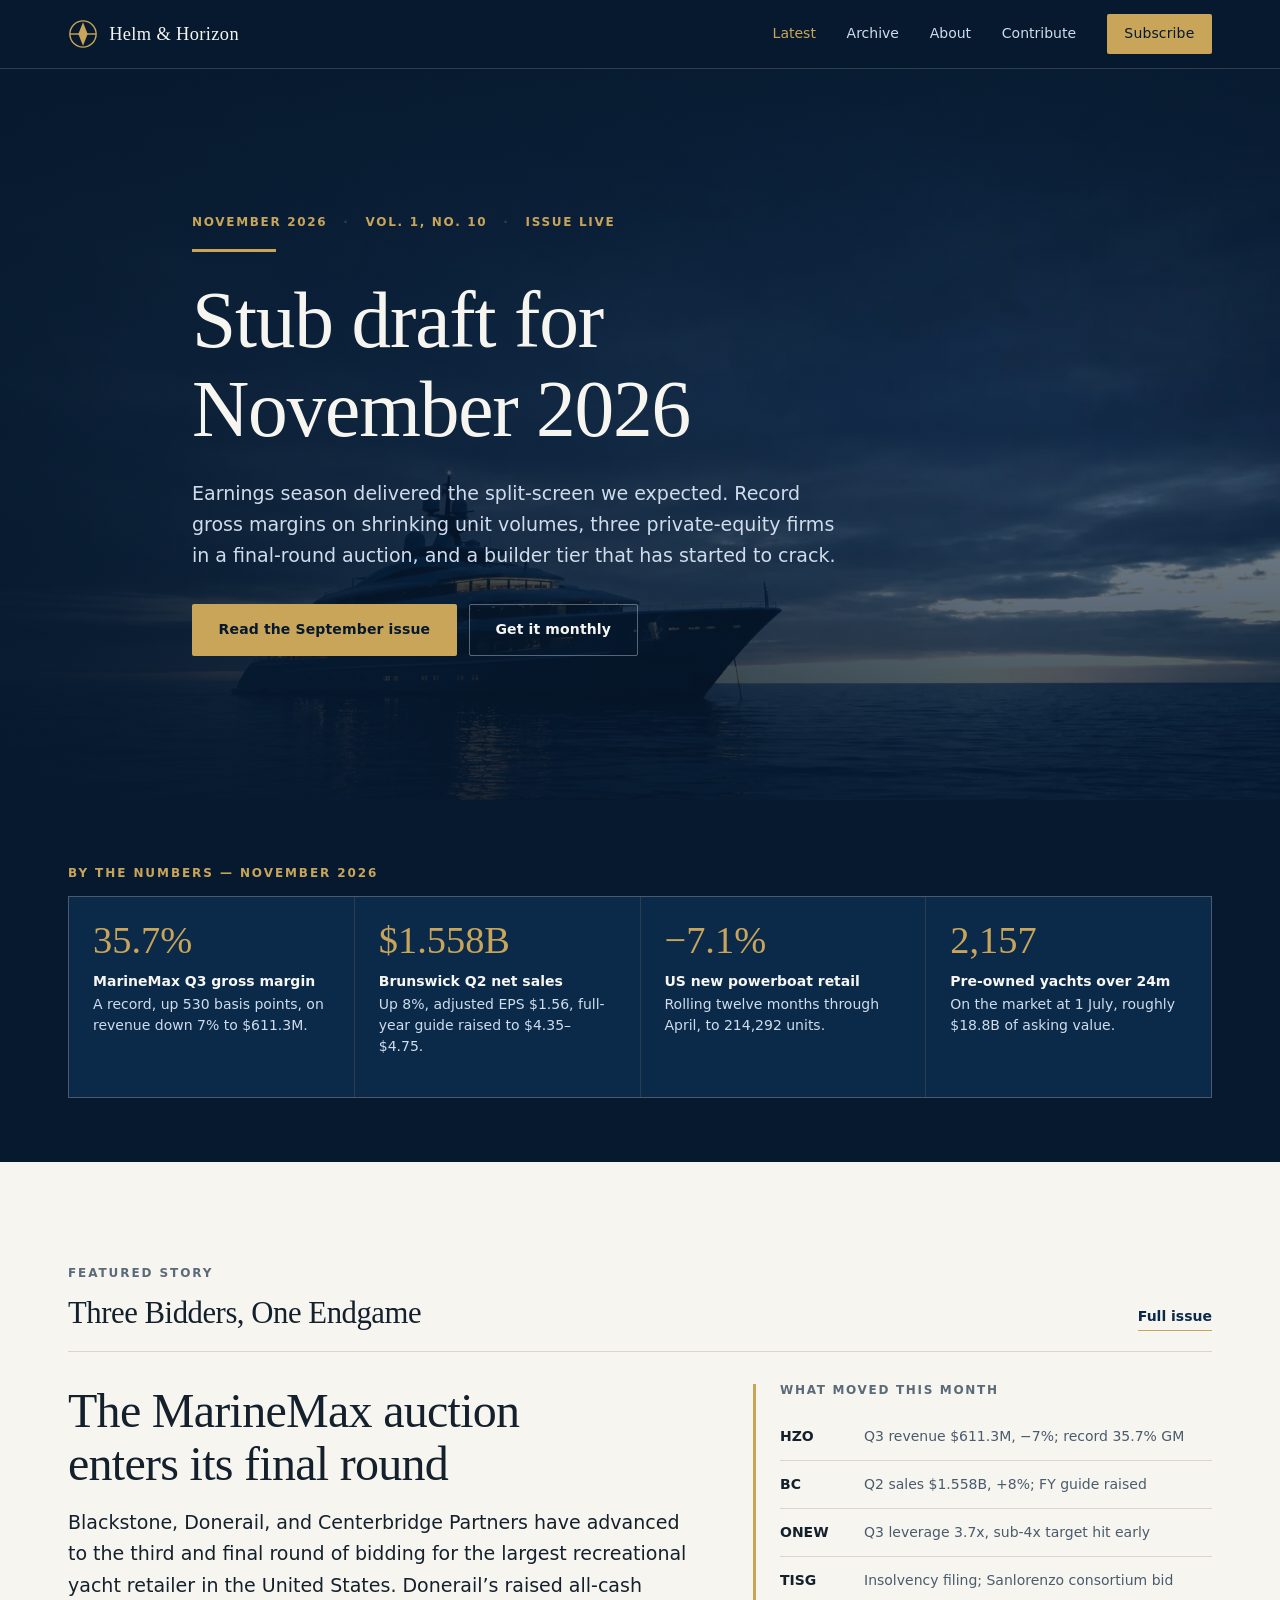
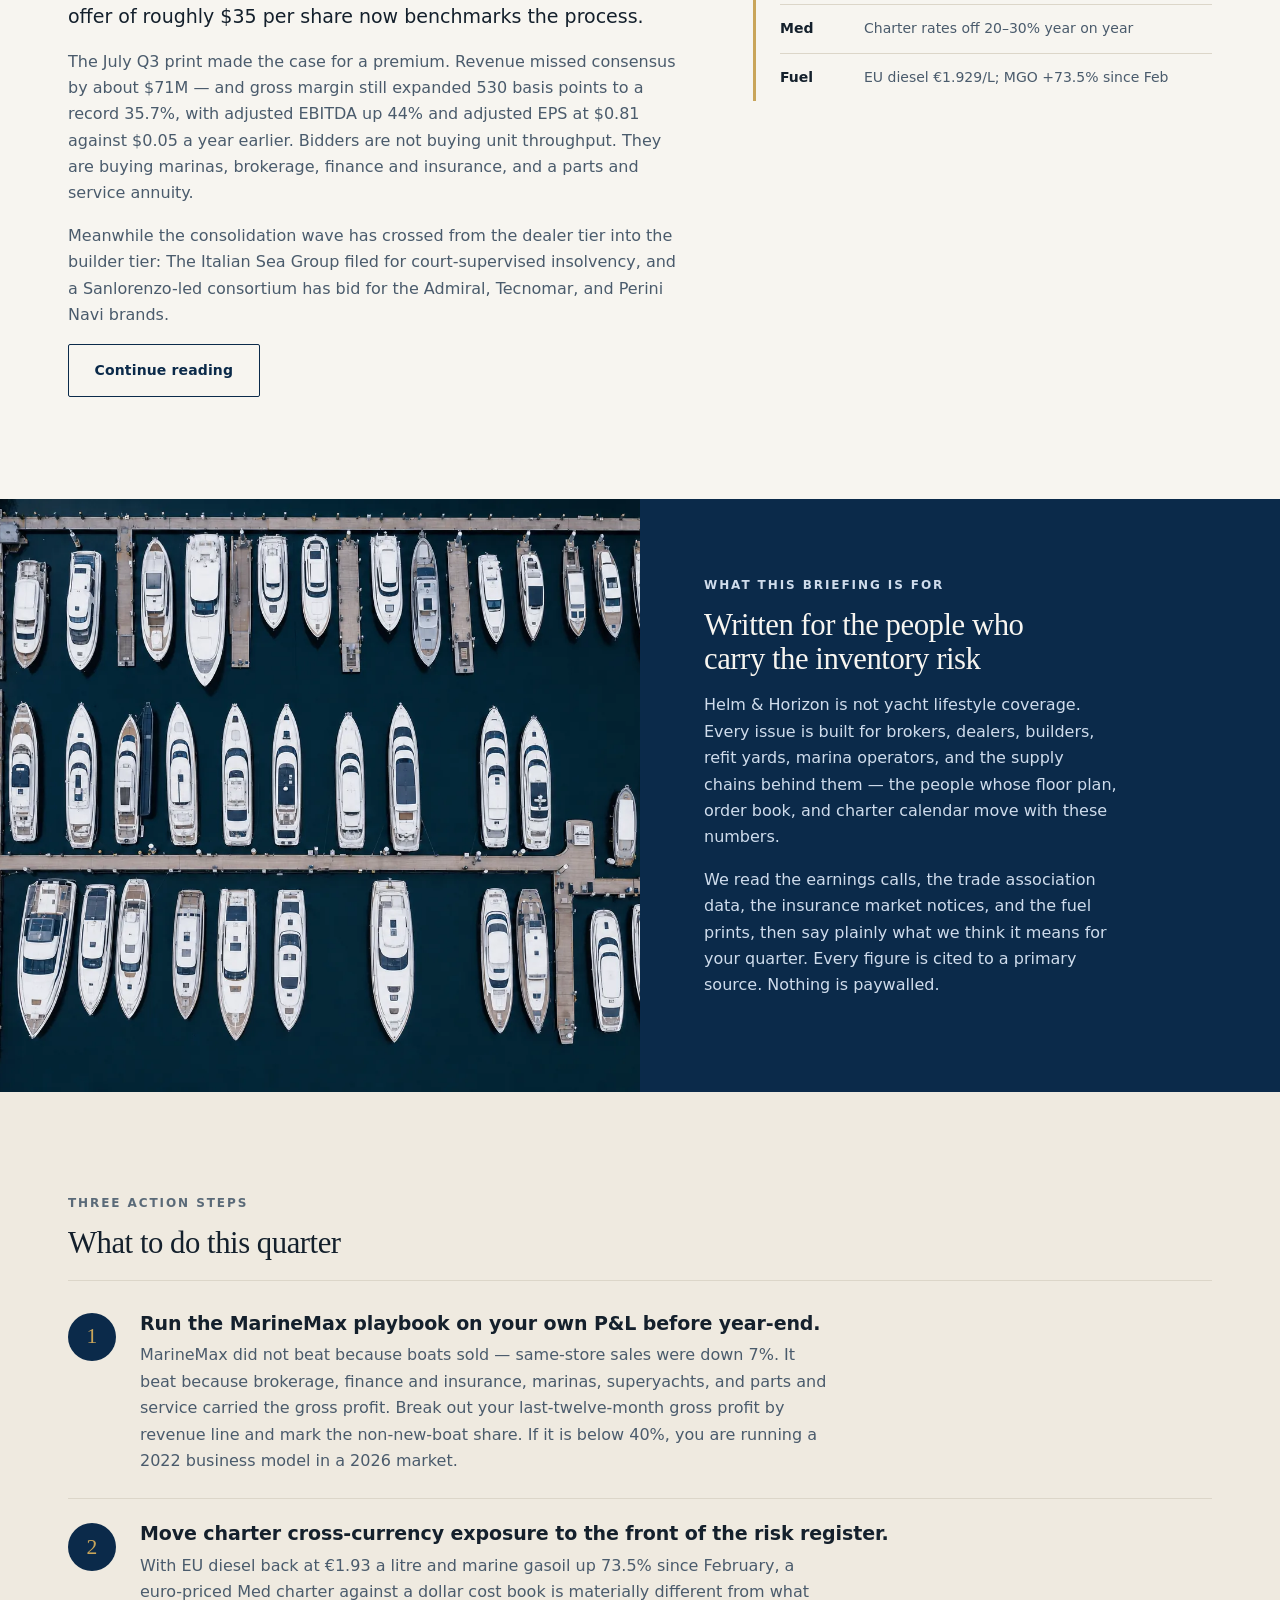
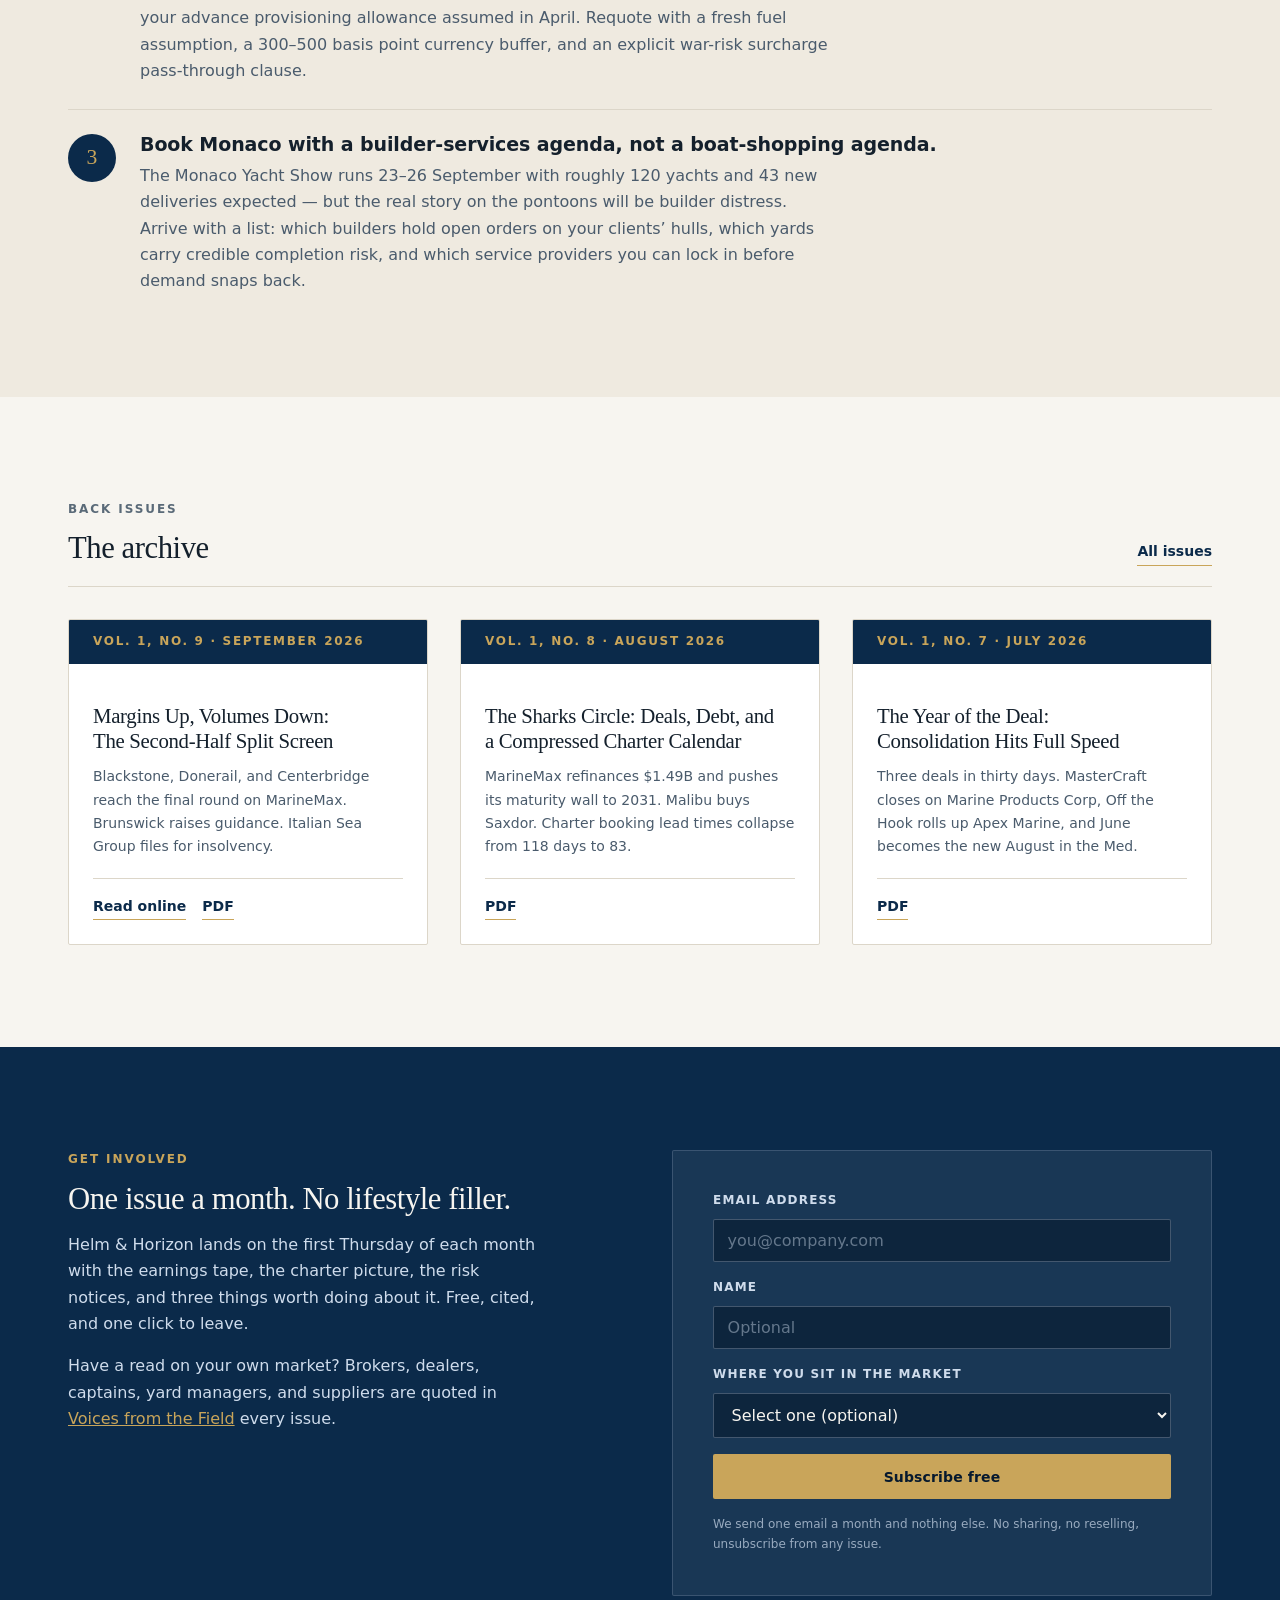
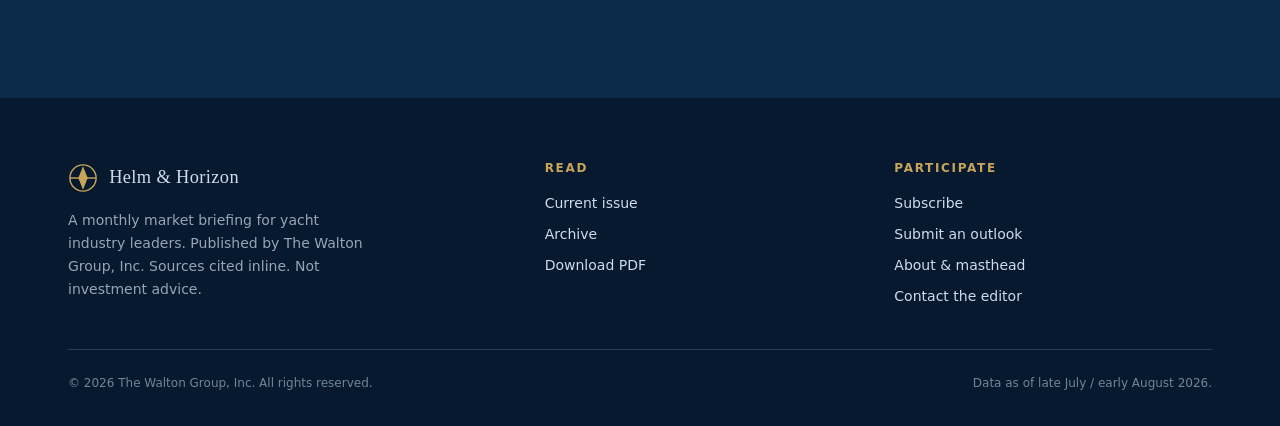
==== commit bbbec4d9: "Draft November 2026 (No. 10)" ====
--- a/index.html
+++ b/index.html
@@ -97,17 +97,17 @@
         </div>
         <div class="shell hero__inner">
           <div class="hero__meta">
-            <span>September 2026</span><span>Vol. 1, No. 9</span><span>Issue live</span>
+            <span>November 2026</span><span>Vol. 1, No. 10</span><span>Issue live</span>
           </div>
           <div class="hero__rule"></div>
-          <h1>Margins Up, Volumes Down: The Second-Half Split Screen</h1>
+          <h1>Stub draft for November 2026</h1>
           <p class="hero__lede">
             Earnings season delivered the split-screen we expected. Record gross margins on
             shrinking unit volumes, three private-equity firms in a final-round auction, and a
             builder tier that has started to crack.
           </p>
           <div class="btn-row">
-            <a class="btn btn--gold" href="/editions/september-2026">Read the September issue</a>
+            <a class="btn btn--gold" href="/editions/november-2026">Read the September issue</a>
             <a class="btn btn--ghost" href="/subscribe">Get it monthly</a>
           </div>
         </div>
@@ -116,7 +116,7 @@
       <!-- ================= NUMBERS ================= -->
       <section class="section section--tight section--deep">
         <div class="shell">
-          <p class="eyebrow">By the numbers &mdash; September 2026</p>
+          <p class="eyebrow">By the numbers &mdash; November 2026</p>
           <div class="numbers">
             <div class="numbers__cell">
               <div class="numbers__val">35.7%</div>
@@ -158,7 +158,7 @@
               <p class="eyebrow eyebrow--ink">Featured story</p>
               <h2>Three Bidders, One Endgame</h2>
             </div>
-            <a href="/editions/september-2026">Full issue</a>
+            <a href="/editions/november-2026">Full issue</a>
           </div>
 
           <div class="feature reveal">
@@ -183,7 +183,7 @@
                 Sanlorenzo-led consortium has bid for the Admiral, Tecnomar, and Perini Navi brands.
               </p>
               <div class="btn-row">
-                <a class="btn btn--outline" href="/editions/september-2026"
+                <a class="btn btn--outline" href="/editions/november-2026"
                   >Continue reading</a
                 >
               </div>
@@ -305,8 +305,8 @@
                   Brunswick raises guidance. Italian Sea Group files for insolvency.
                 </p>
                 <div class="card__links">
-                  <a href="/editions/september-2026">Read online</a>
-                  <a href="/pdf/Helm_Horizon_September2026.pdf">PDF</a>
+                  <a href="/editions/november-2026">Read online</a>
+                  <a href="/pdf/Helm_Horizon_November2026.pdf">PDF</a>
                 </div>
               </div>
             </article>
@@ -450,9 +450,9 @@
           <div>
             <h4>Read</h4>
             <ul>
-              <li><a href="/editions/september-2026">Current issue</a></li>
+              <li><a href="/editions/november-2026">Current issue</a></li>
               <li><a href="/archive">Archive</a></li>
-              <li><a href="/pdf/Helm_Horizon_September2026.pdf">Download PDF</a></li>
+              <li><a href="/pdf/Helm_Horizon_November2026.pdf">Download PDF</a></li>
             </ul>
           </div>
           <div>
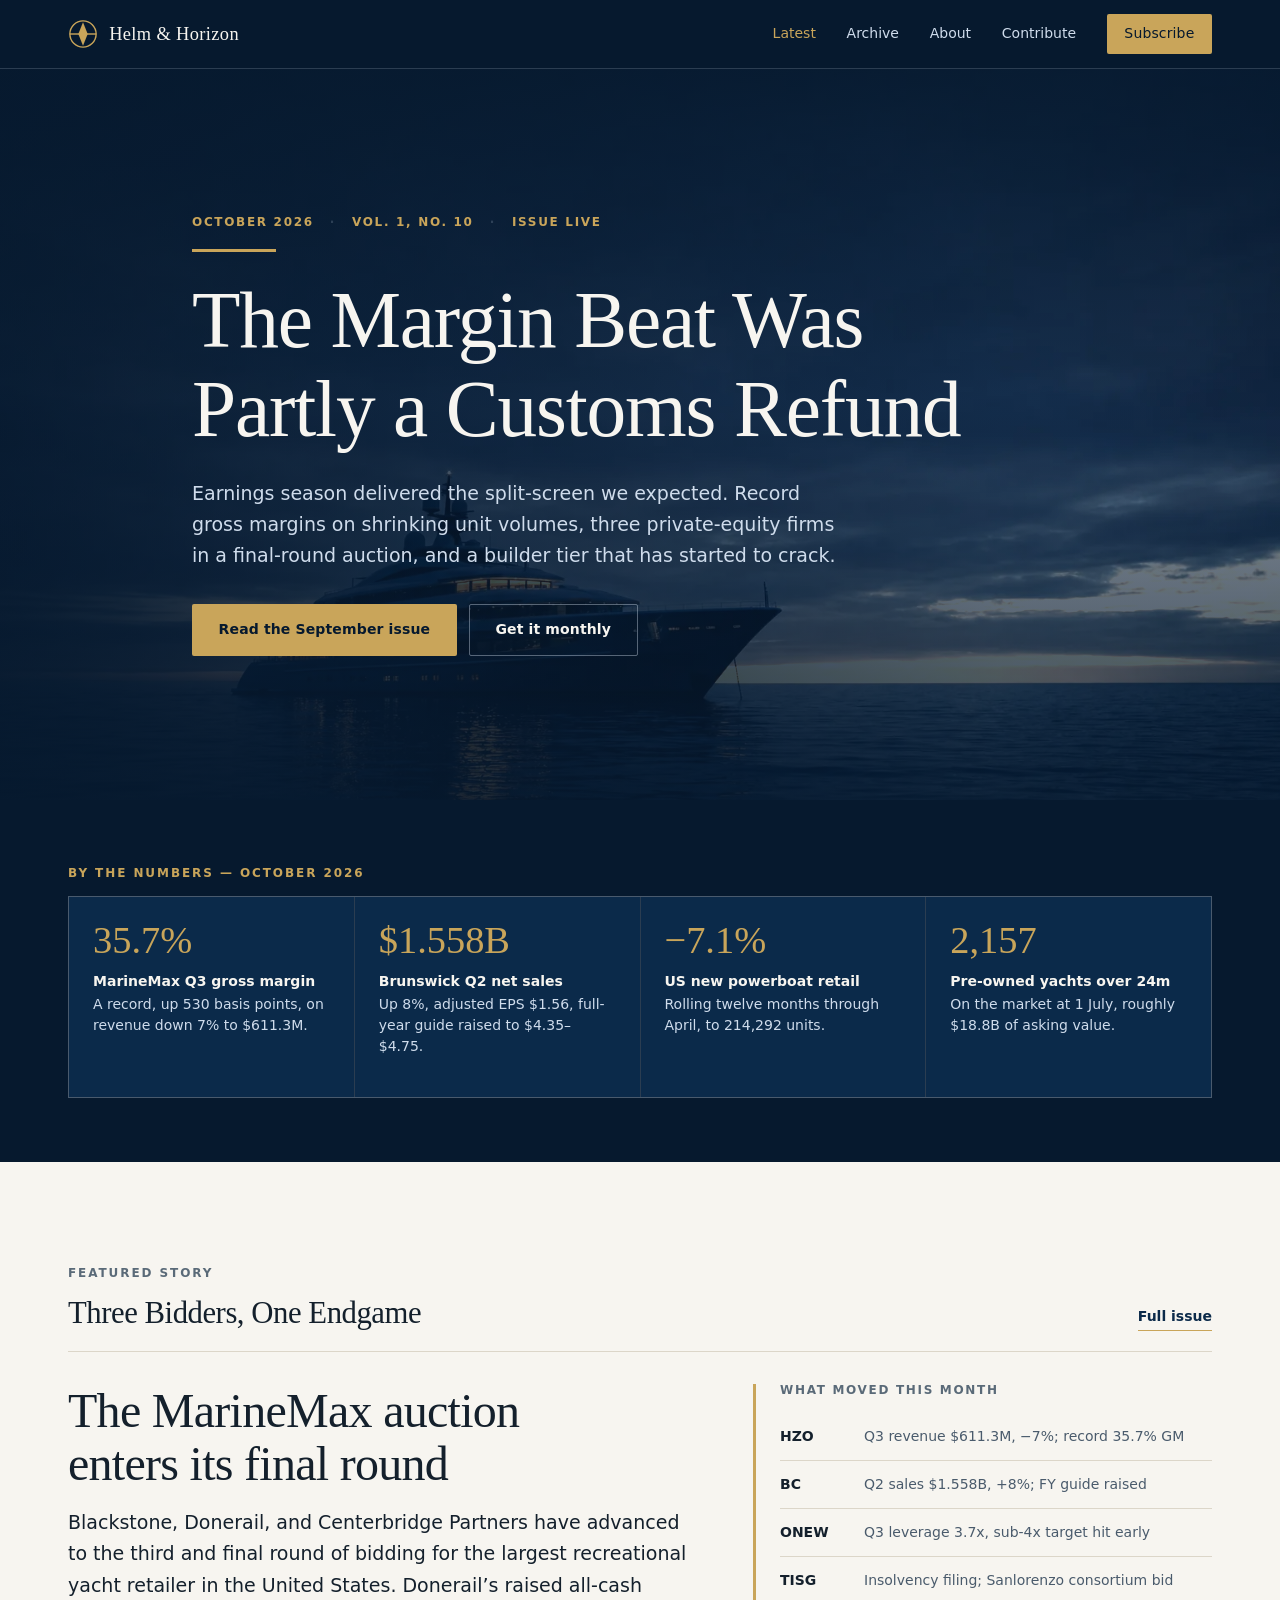
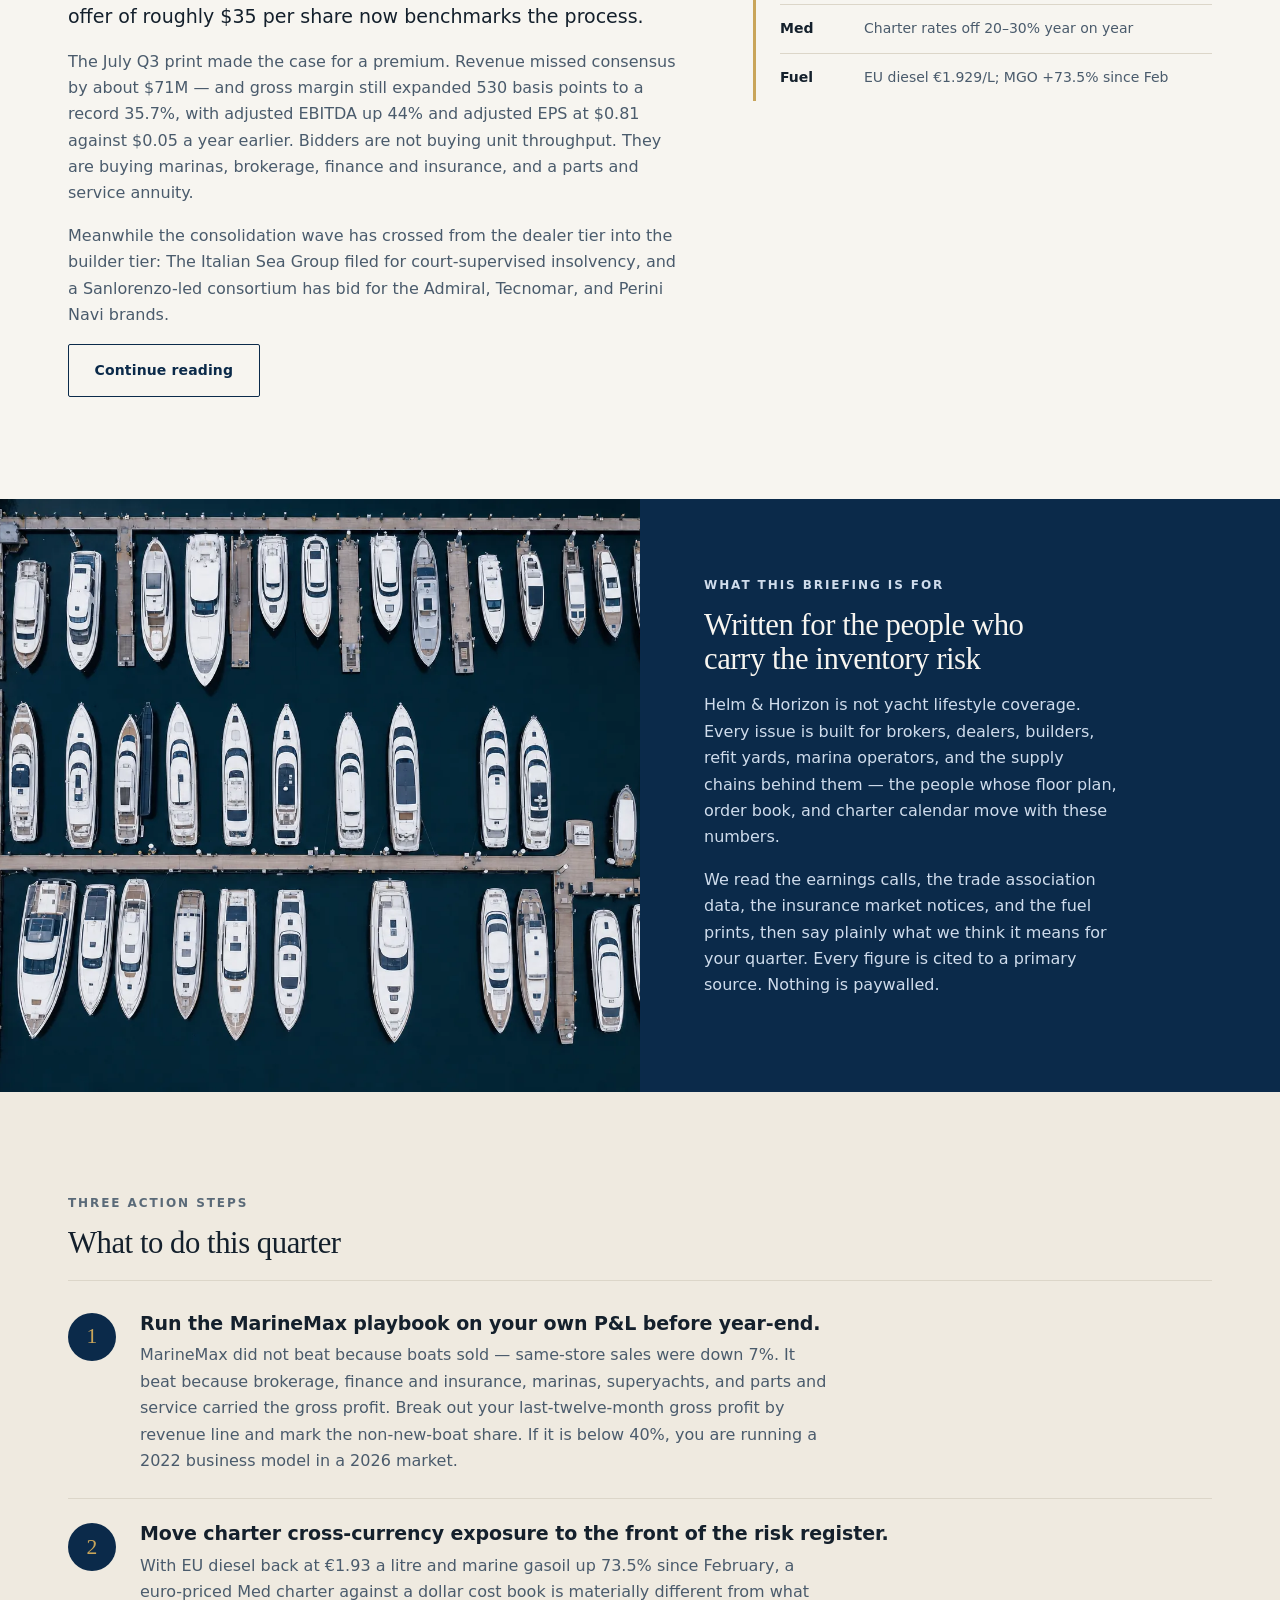
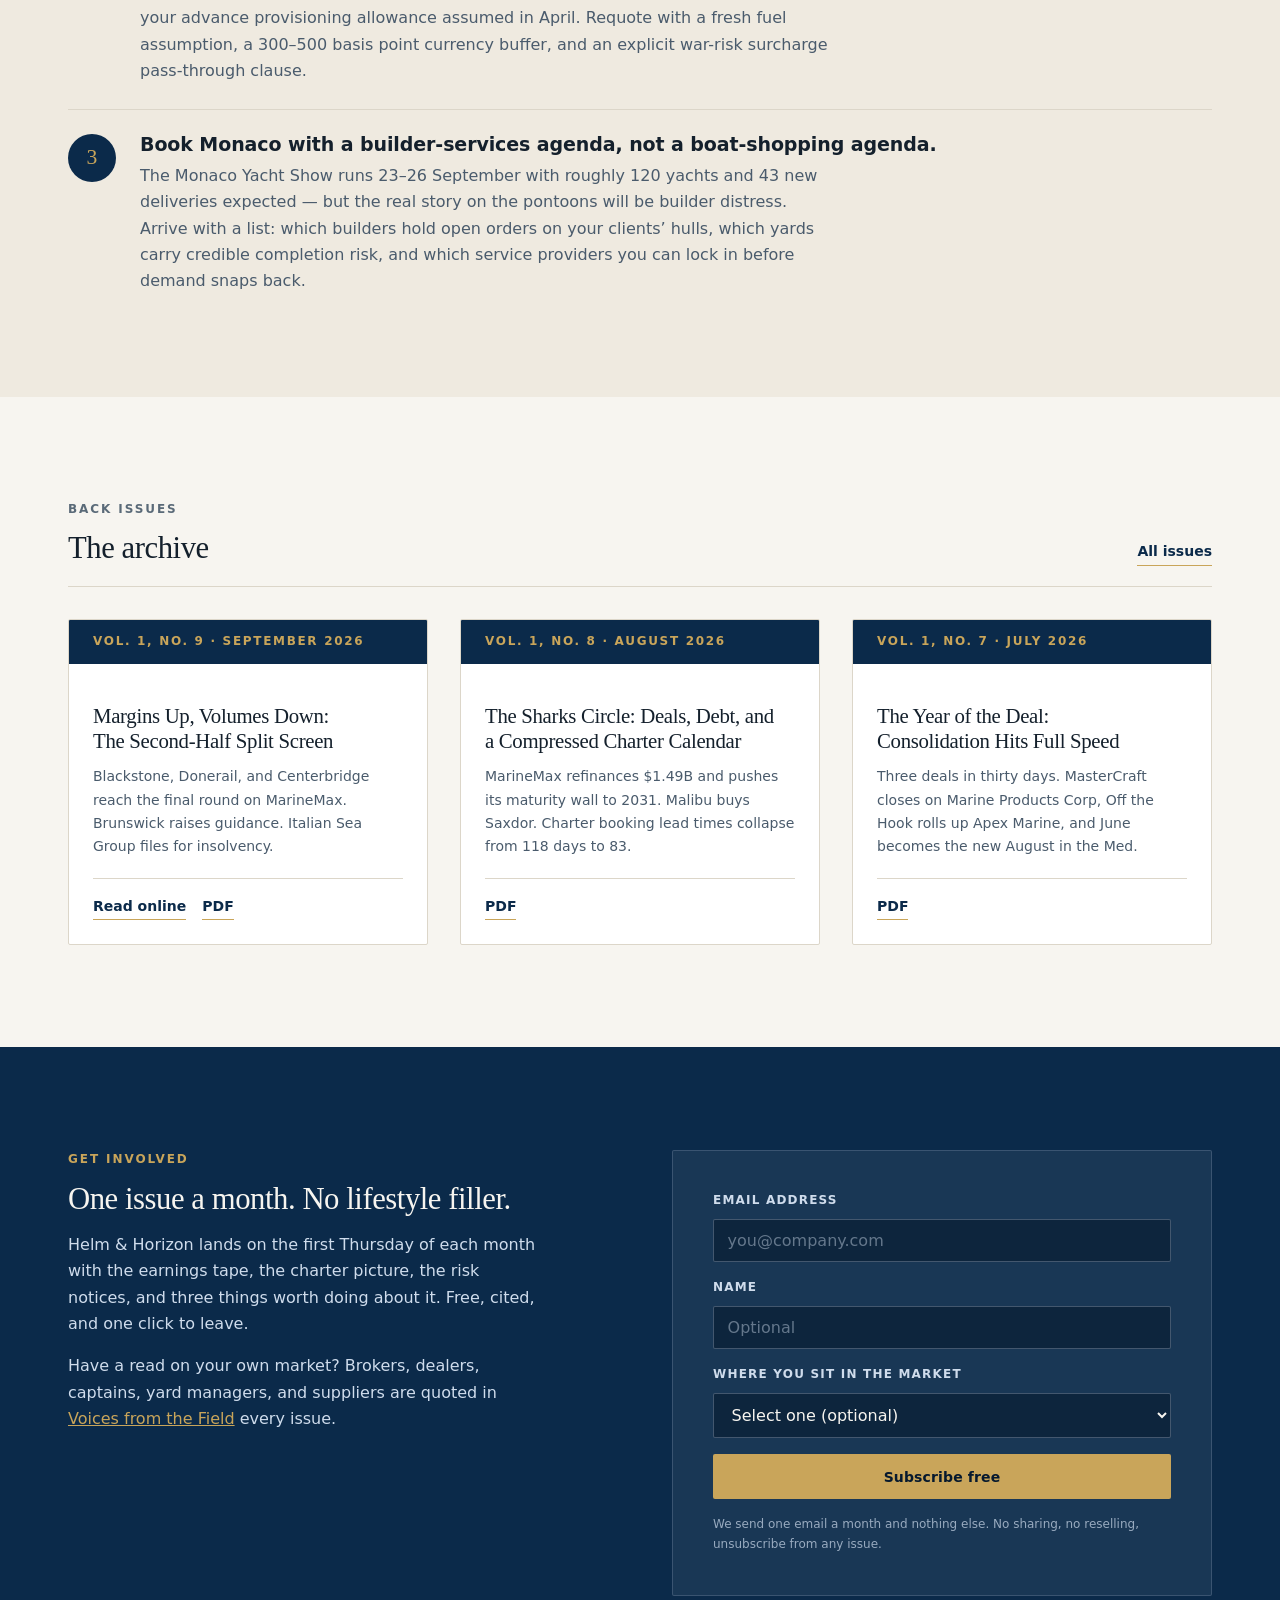
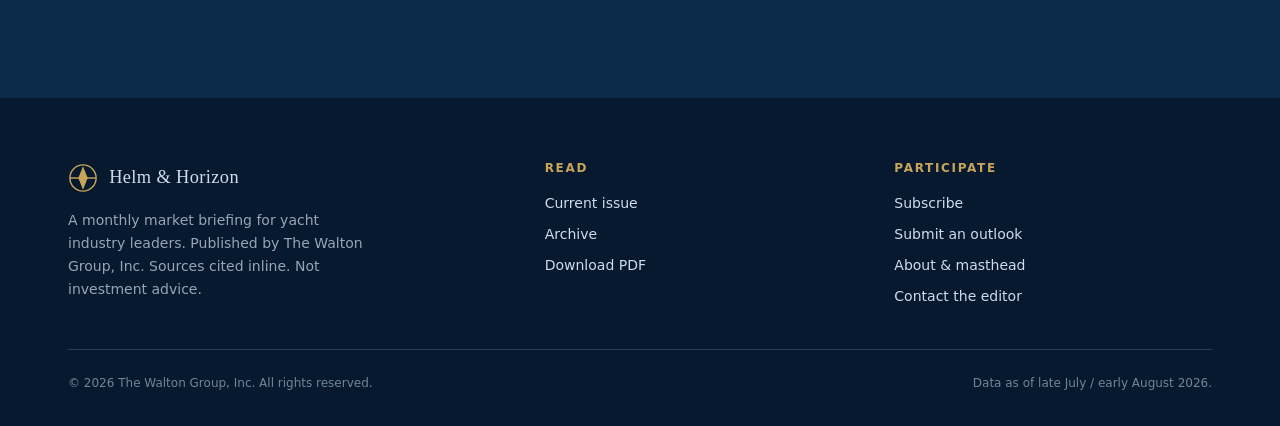
==== commit 8933587c: "Draft October 2026 (No. 10)" ====
--- a/index.html
+++ b/index.html
@@ -97,17 +97,17 @@
         </div>
         <div class="shell hero__inner">
           <div class="hero__meta">
-            <span>November 2026</span><span>Vol. 1, No. 10</span><span>Issue live</span>
+            <span>October 2026</span><span>Vol. 1, No. 10</span><span>Issue live</span>
           </div>
           <div class="hero__rule"></div>
-          <h1>Stub draft for November 2026</h1>
+          <h1>The Margin Beat Was Partly a Customs Refund</h1>
           <p class="hero__lede">
             Earnings season delivered the split-screen we expected. Record gross margins on
             shrinking unit volumes, three private-equity firms in a final-round auction, and a
             builder tier that has started to crack.
           </p>
           <div class="btn-row">
-            <a class="btn btn--gold" href="/editions/november-2026">Read the September issue</a>
+            <a class="btn btn--gold" href="/editions/october-2026">Read the September issue</a>
             <a class="btn btn--ghost" href="/subscribe">Get it monthly</a>
           </div>
         </div>
@@ -116,7 +116,7 @@
       <!-- ================= NUMBERS ================= -->
       <section class="section section--tight section--deep">
         <div class="shell">
-          <p class="eyebrow">By the numbers &mdash; November 2026</p>
+          <p class="eyebrow">By the numbers &mdash; October 2026</p>
           <div class="numbers">
             <div class="numbers__cell">
               <div class="numbers__val">35.7%</div>
@@ -158,7 +158,7 @@
               <p class="eyebrow eyebrow--ink">Featured story</p>
               <h2>Three Bidders, One Endgame</h2>
             </div>
-            <a href="/editions/november-2026">Full issue</a>
+            <a href="/editions/october-2026">Full issue</a>
           </div>
 
           <div class="feature reveal">
@@ -183,7 +183,7 @@
                 Sanlorenzo-led consortium has bid for the Admiral, Tecnomar, and Perini Navi brands.
               </p>
               <div class="btn-row">
-                <a class="btn btn--outline" href="/editions/november-2026"
+                <a class="btn btn--outline" href="/editions/october-2026"
                   >Continue reading</a
                 >
               </div>
@@ -305,8 +305,8 @@
                   Brunswick raises guidance. Italian Sea Group files for insolvency.
                 </p>
                 <div class="card__links">
-                  <a href="/editions/november-2026">Read online</a>
-                  <a href="/pdf/Helm_Horizon_November2026.pdf">PDF</a>
+                  <a href="/editions/october-2026">Read online</a>
+                  <a href="/pdf/Helm_Horizon_October2026.pdf">PDF</a>
                 </div>
               </div>
             </article>
@@ -450,9 +450,9 @@
           <div>
             <h4>Read</h4>
             <ul>
-              <li><a href="/editions/november-2026">Current issue</a></li>
+              <li><a href="/editions/october-2026">Current issue</a></li>
               <li><a href="/archive">Archive</a></li>
-              <li><a href="/pdf/Helm_Horizon_November2026.pdf">Download PDF</a></li>
+              <li><a href="/pdf/Helm_Horizon_October2026.pdf">Download PDF</a></li>
             </ul>
           </div>
           <div>
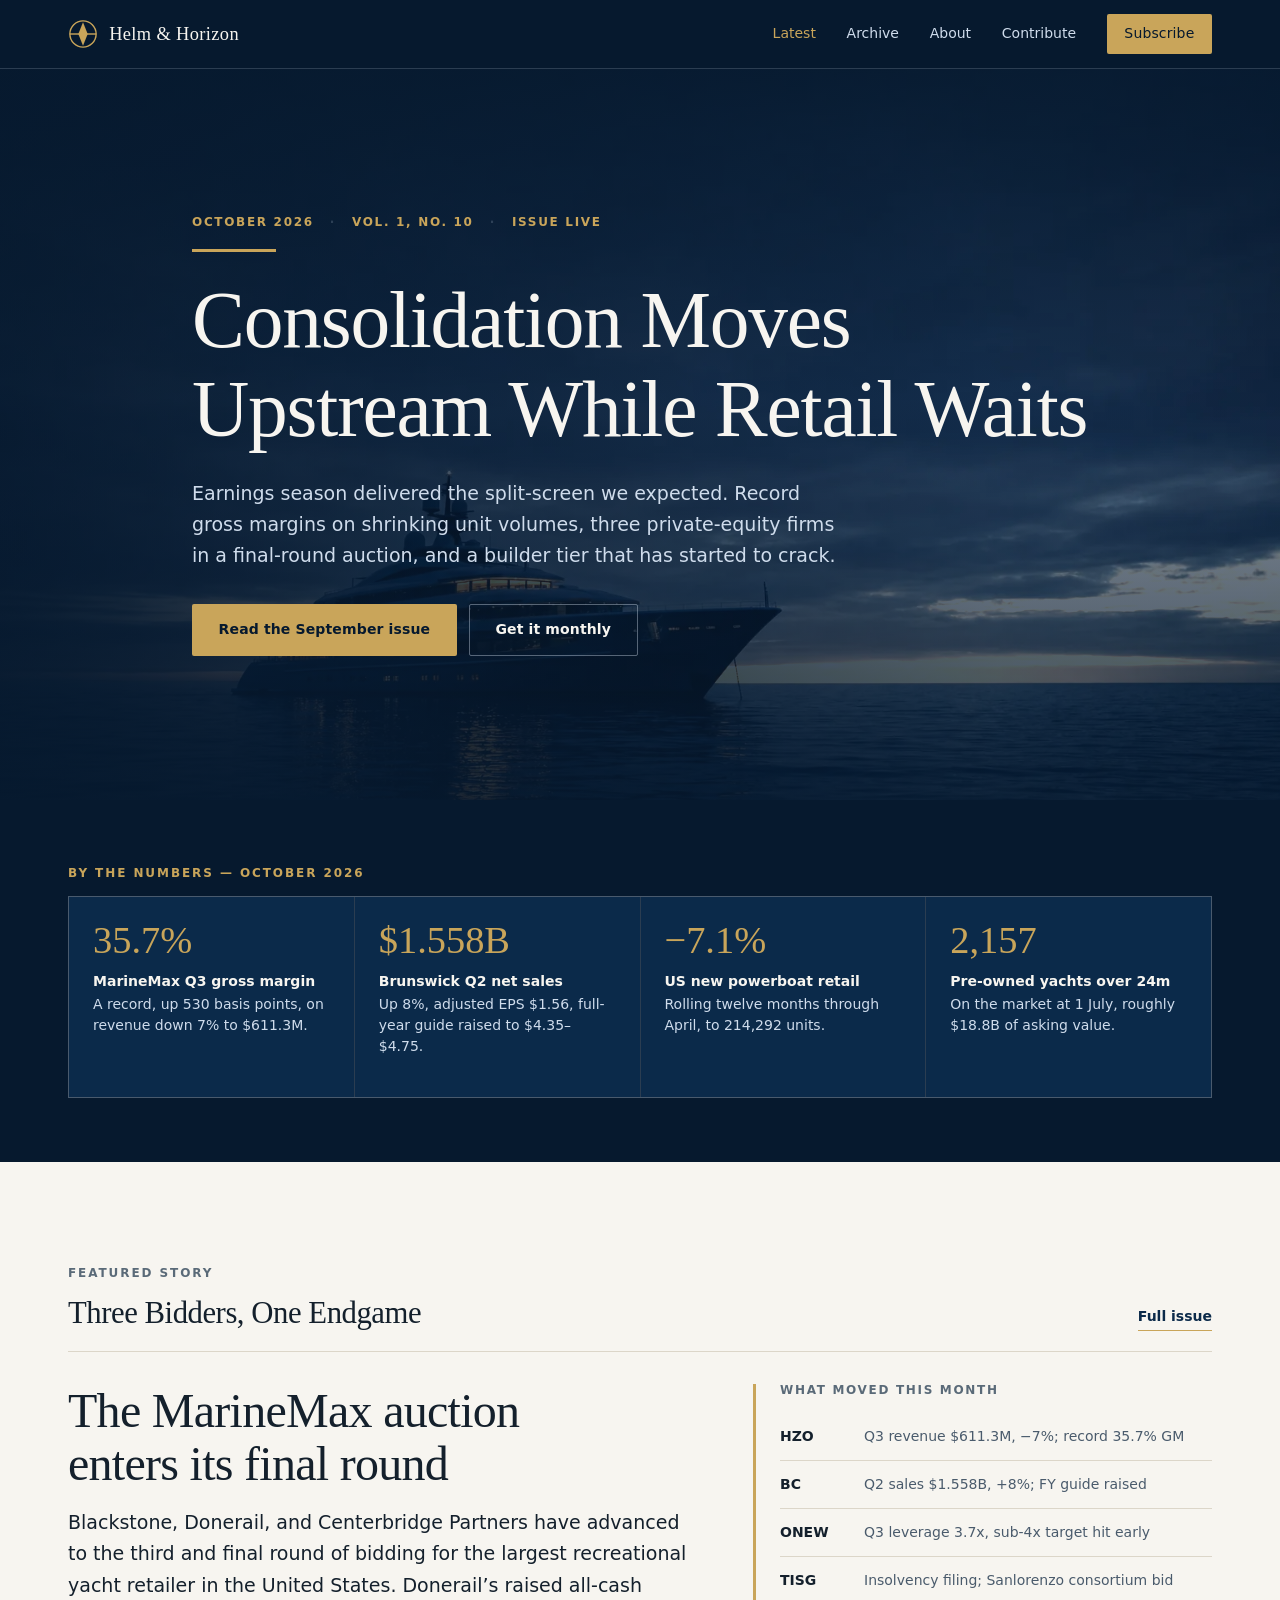
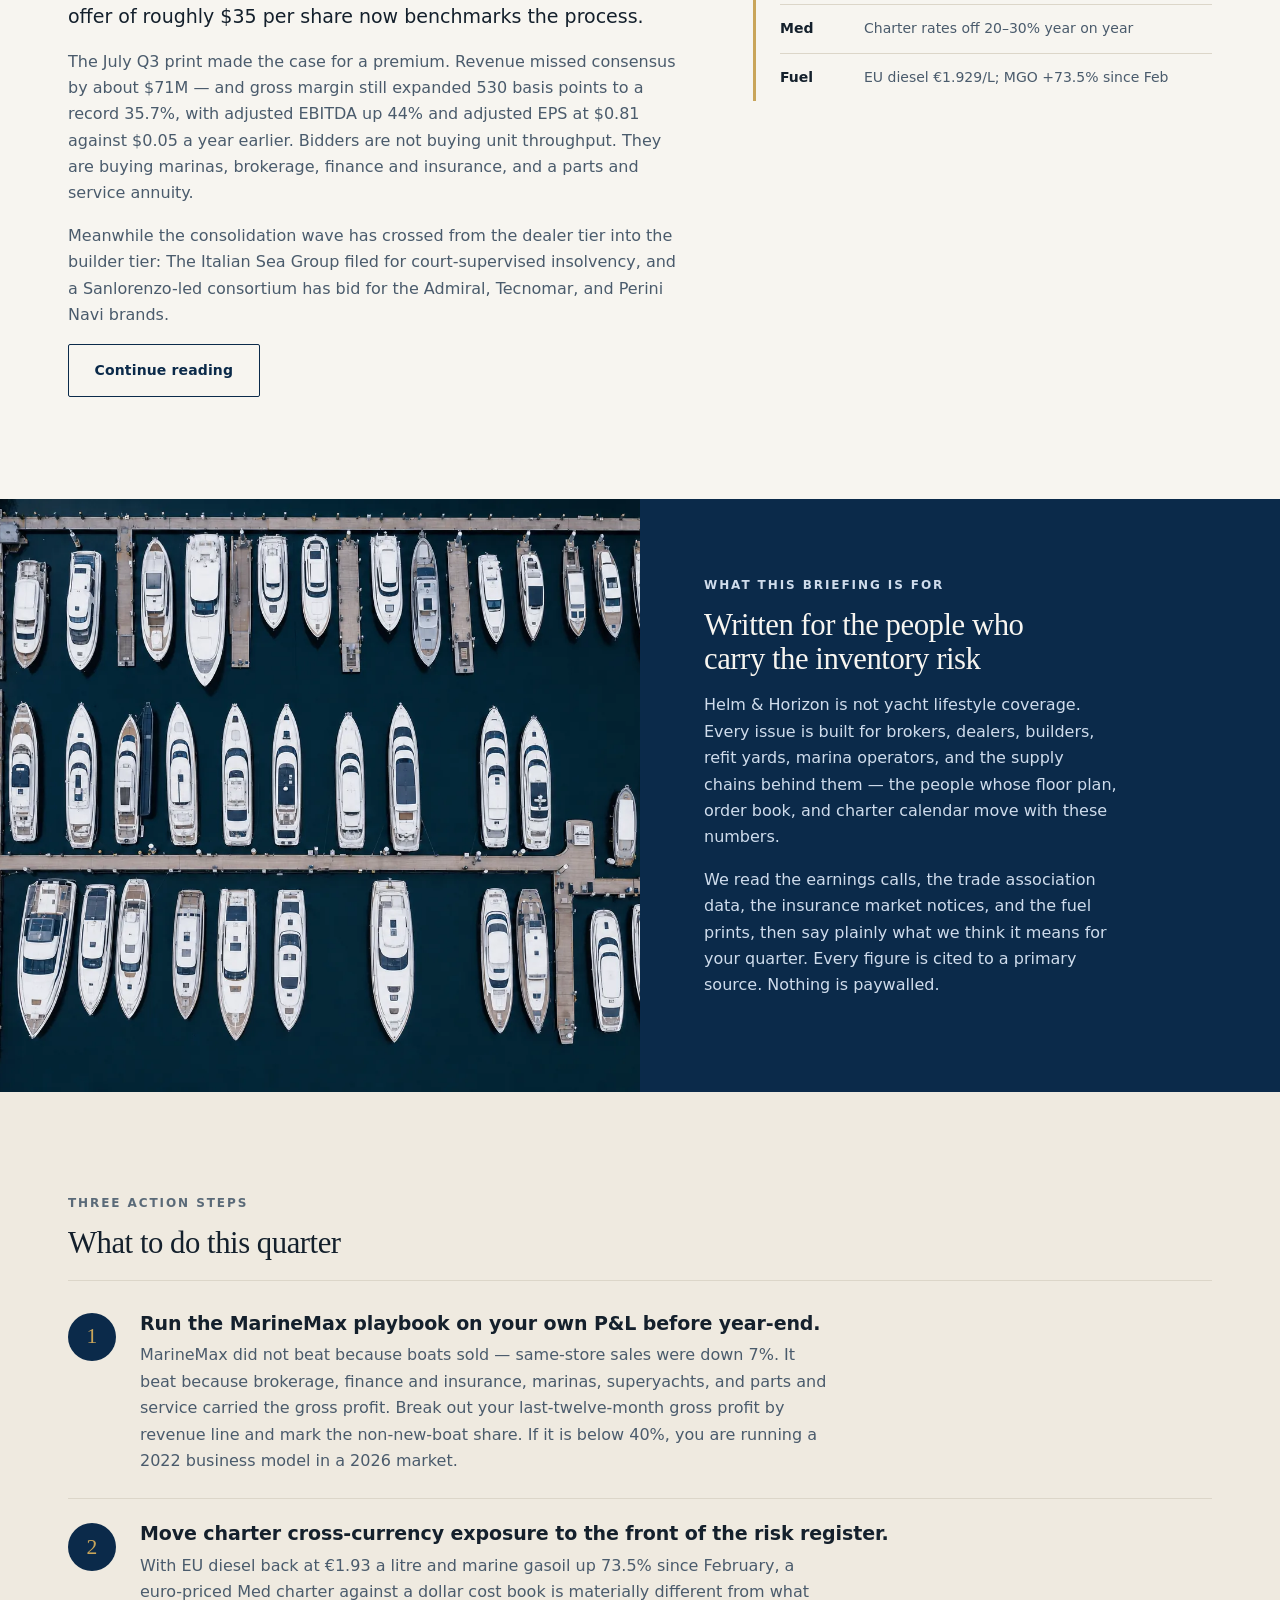
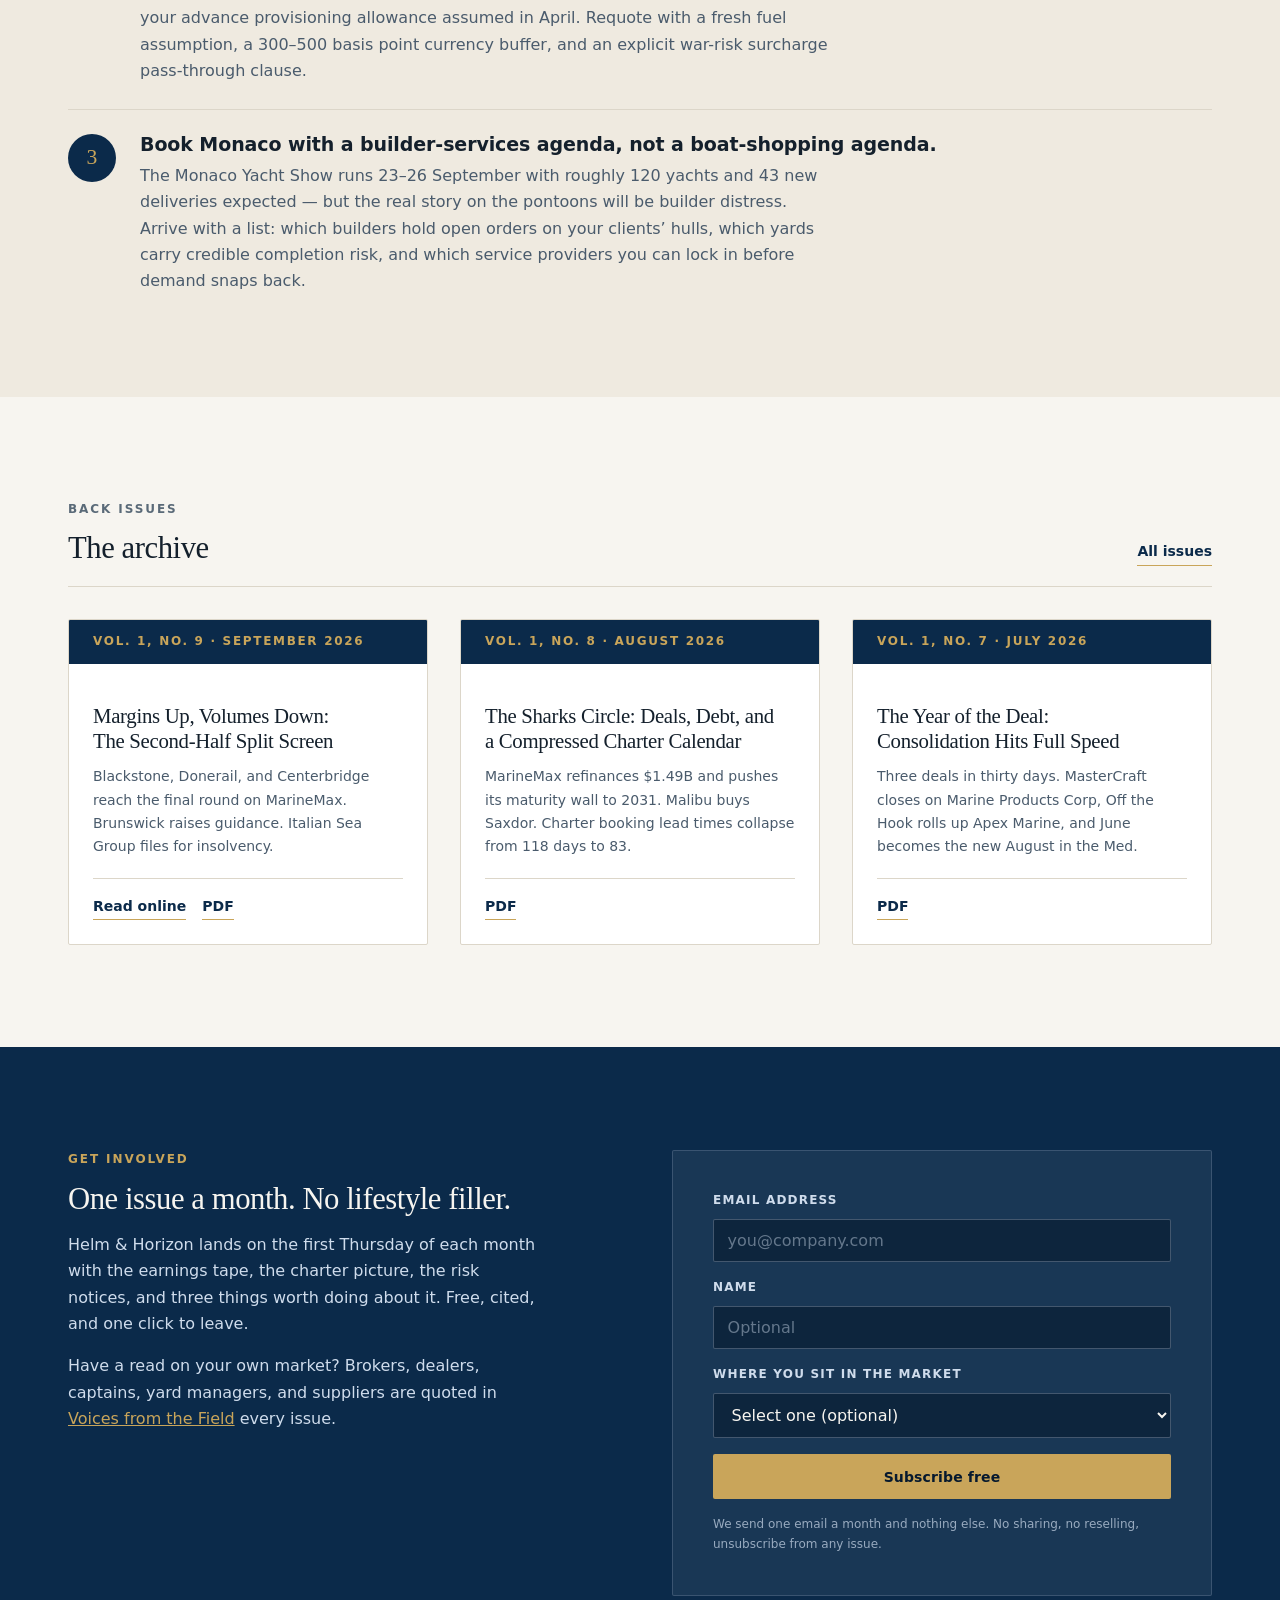
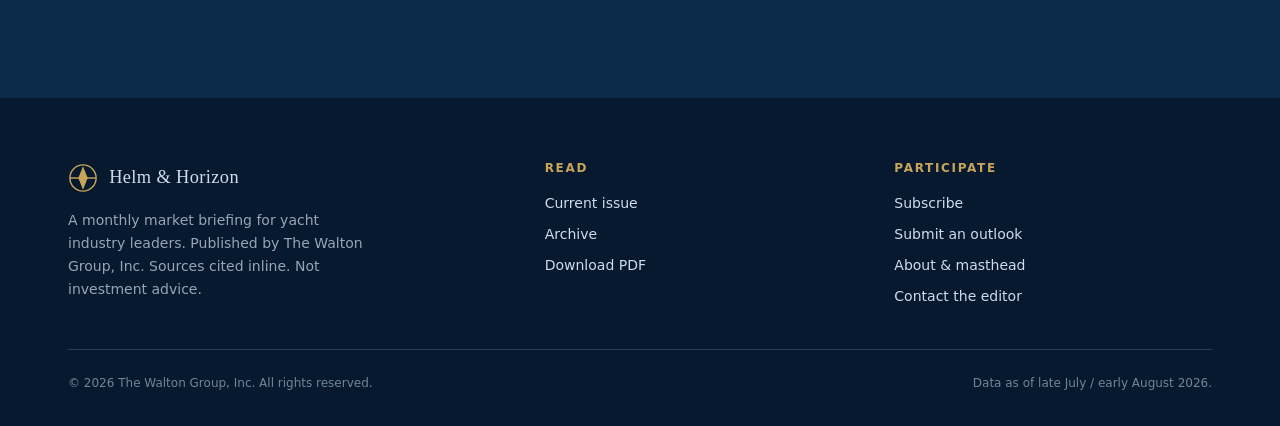
==== commit 18d25e35: "Draft October 2026 (No. 10)" ====
--- a/index.html
+++ b/index.html
@@ -100,7 +100,7 @@
             <span>October 2026</span><span>Vol. 1, No. 10</span><span>Issue live</span>
           </div>
           <div class="hero__rule"></div>
-          <h1>The Margin Beat Was Partly a Customs Refund</h1>
+          <h1>Consolidation Moves Upstream While Retail Waits</h1>
           <p class="hero__lede">
             Earnings season delivered the split-screen we expected. Record gross margins on
             shrinking unit volumes, three private-equity firms in a final-round auction, and a
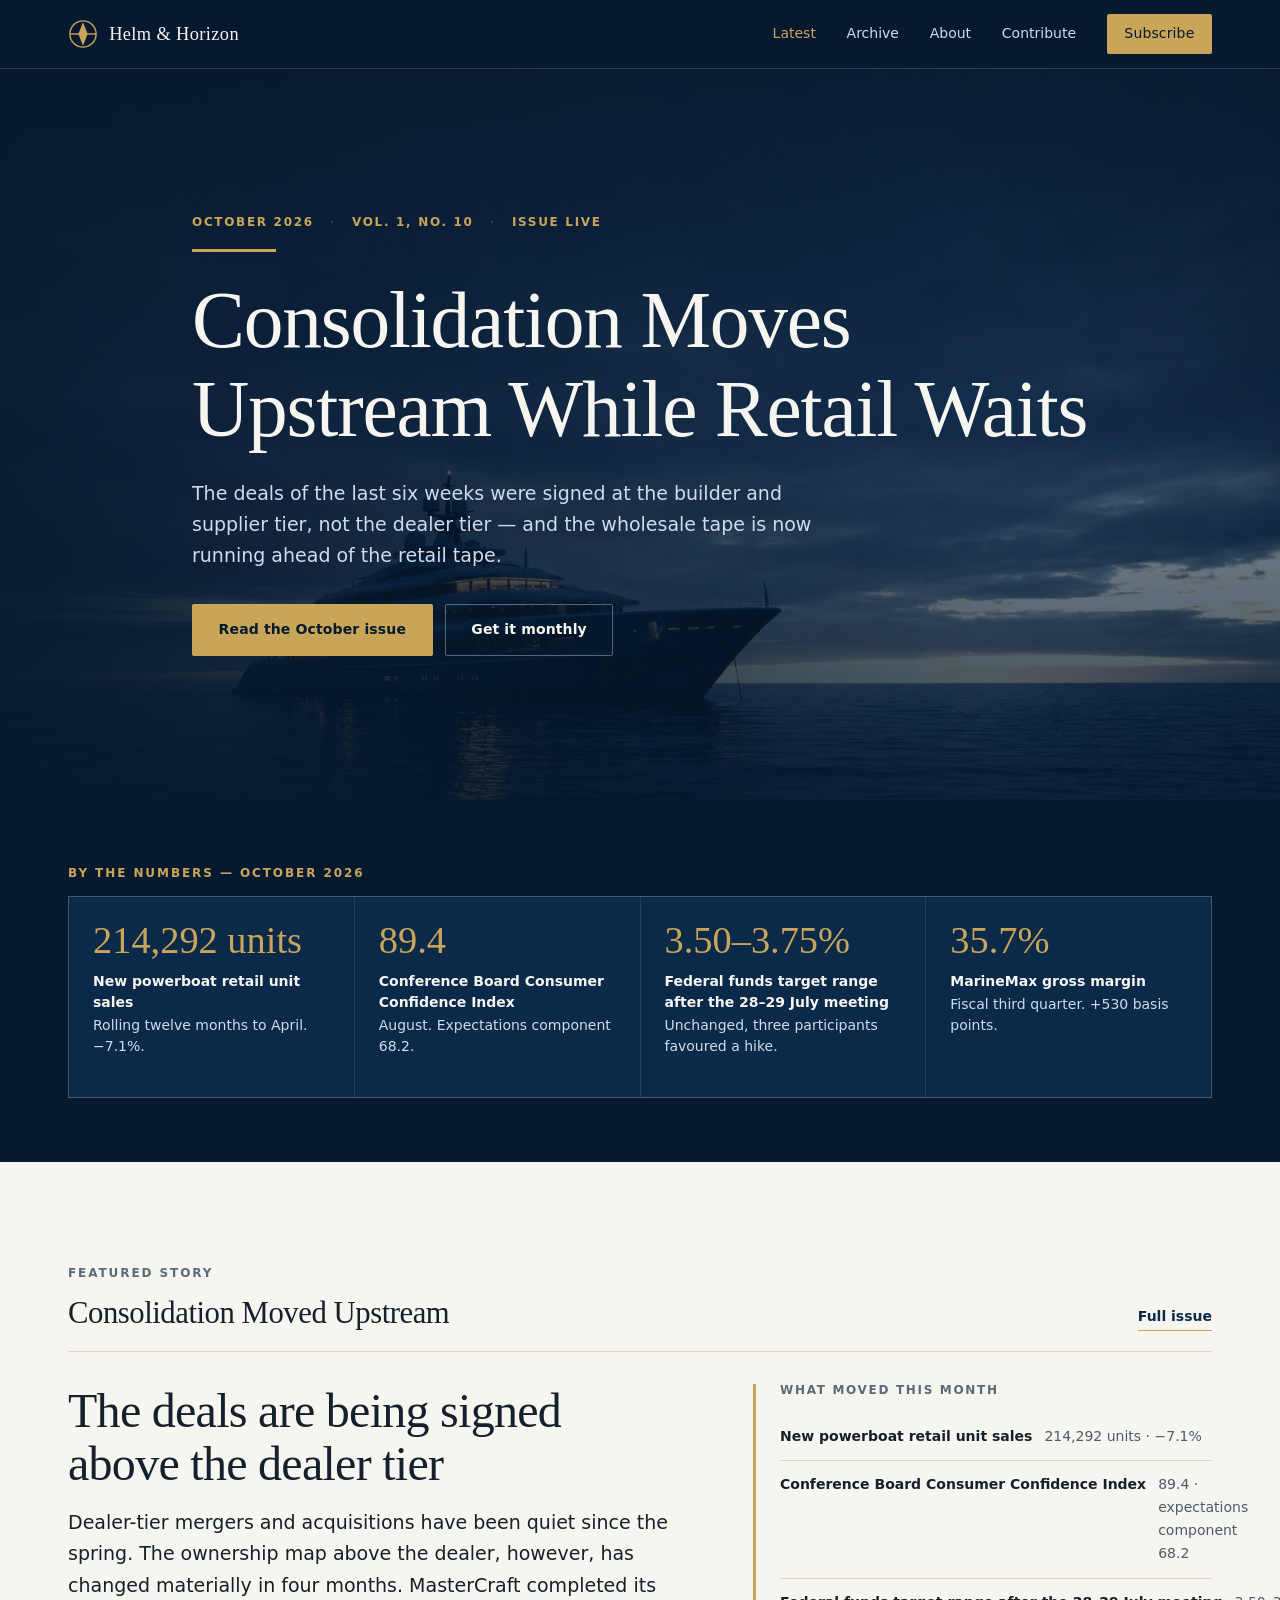
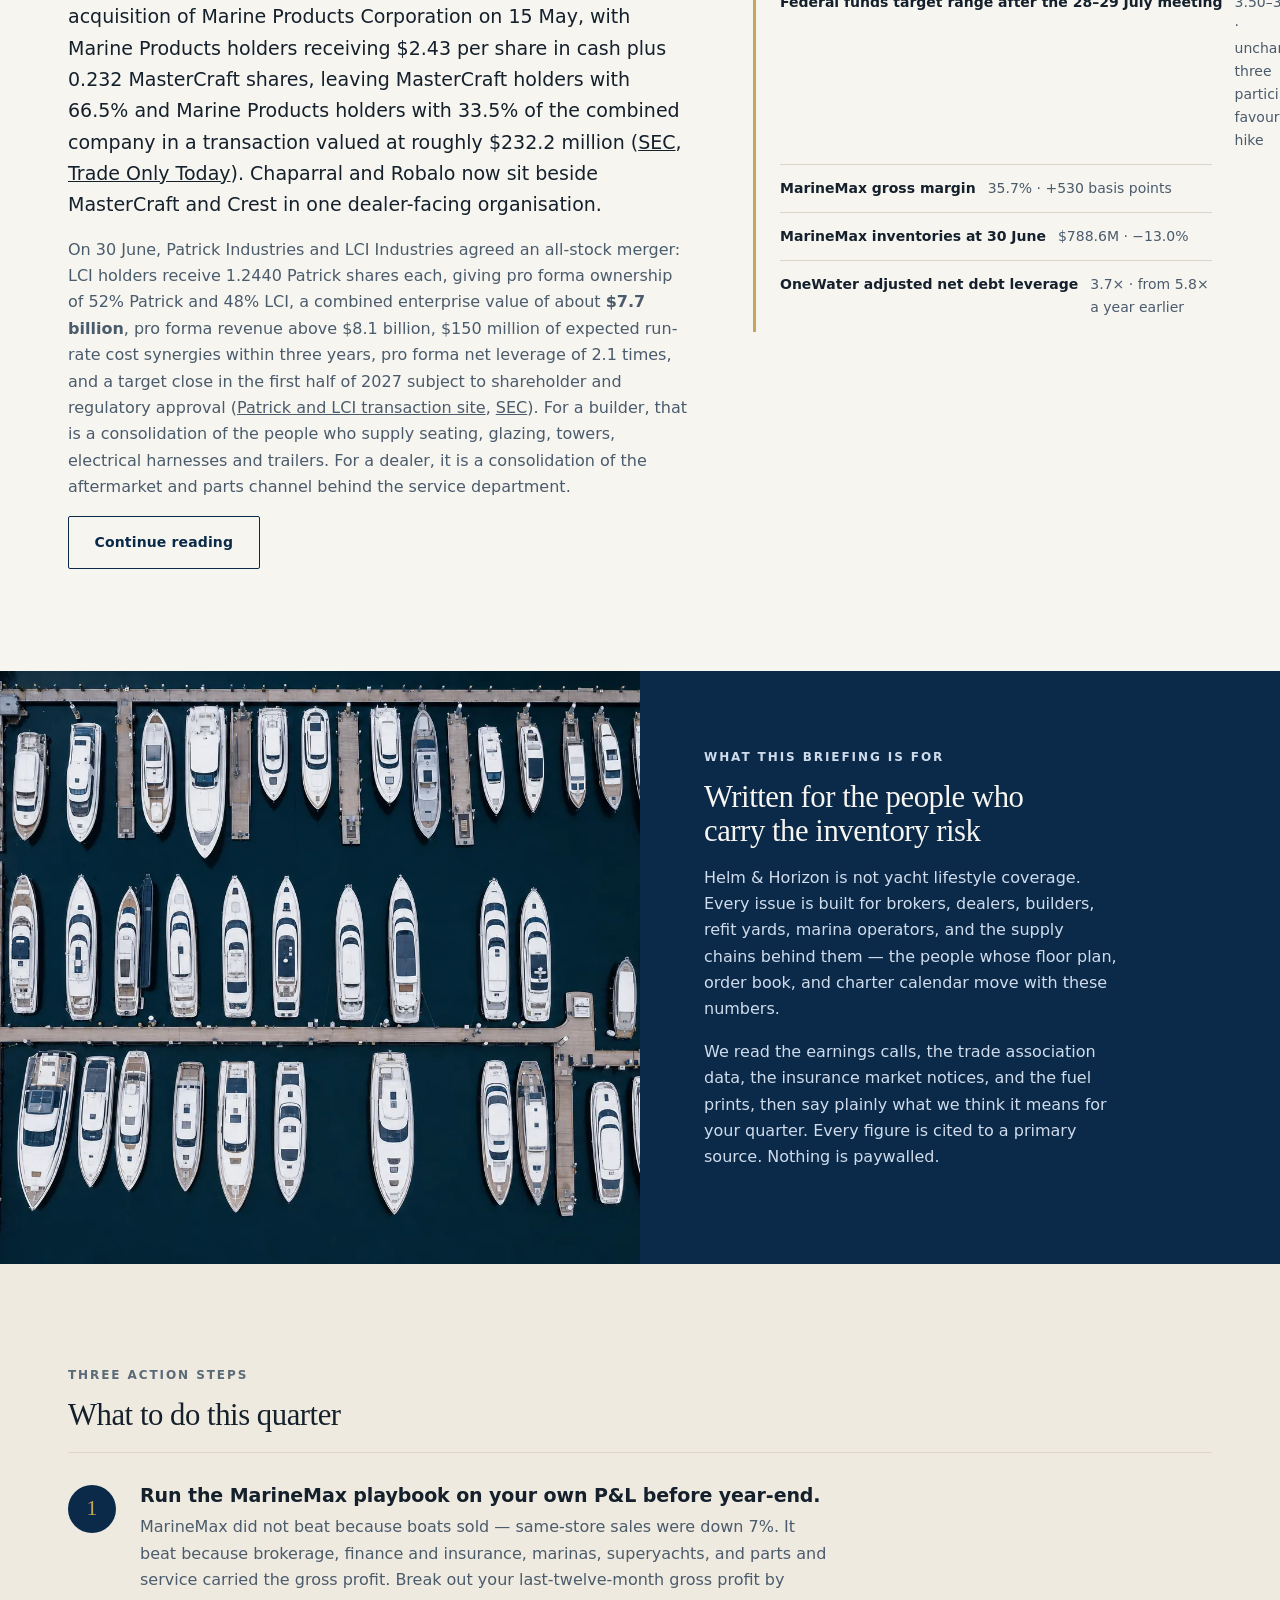
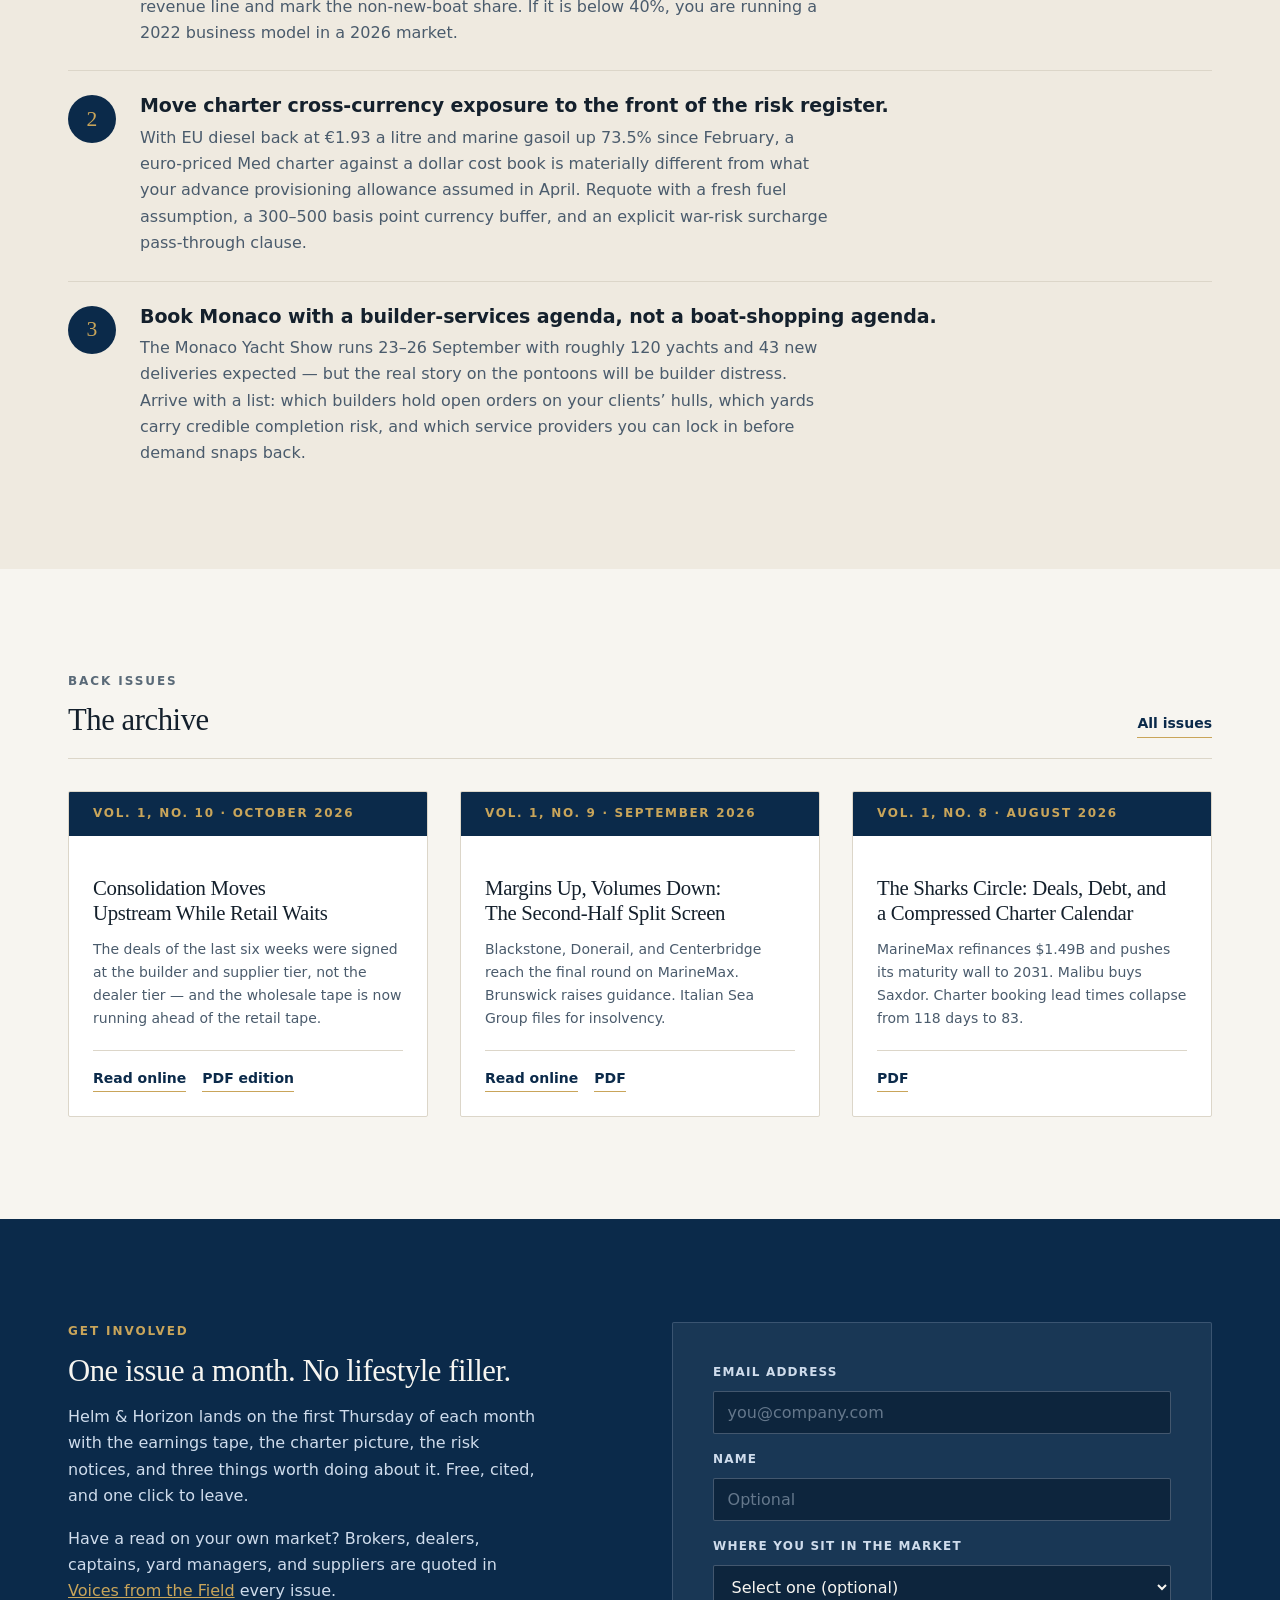
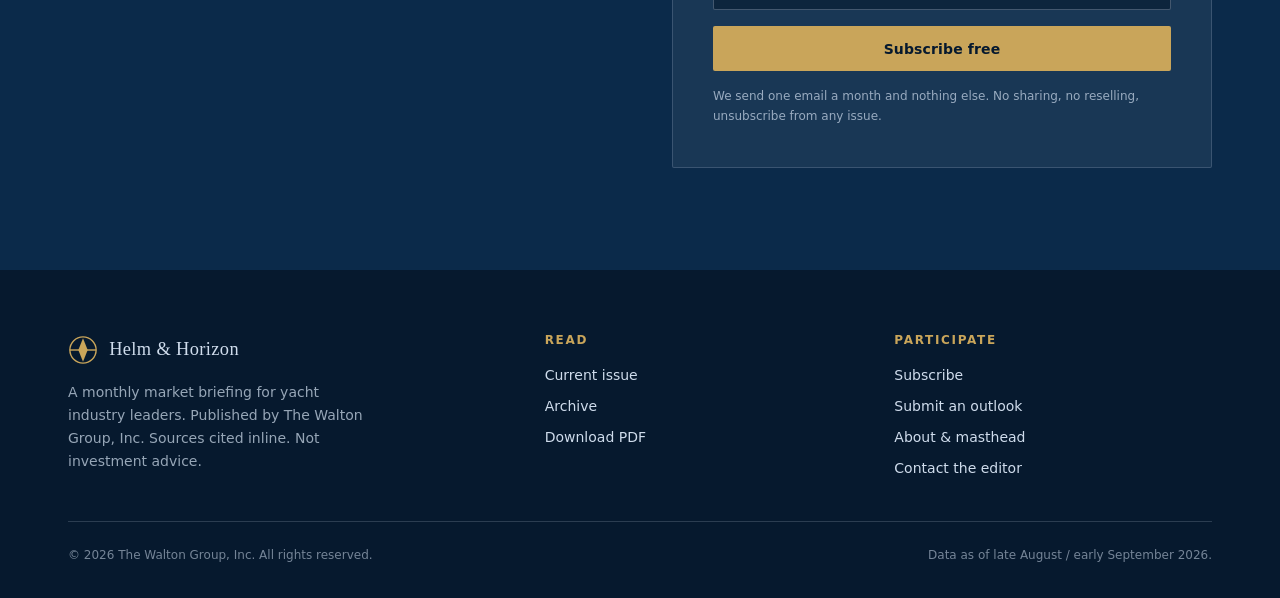
==== commit 83379319: "Make every page that names an issue follow the current one October published with a gold button read" ====
--- a/index.html
+++ b/index.html
@@ -102,12 +102,10 @@
           <div class="hero__rule"></div>
           <h1>Consolidation Moves Upstream While Retail Waits</h1>
           <p class="hero__lede">
-            Earnings season delivered the split-screen we expected. Record gross margins on
-            shrinking unit volumes, three private-equity firms in a final-round auction, and a
-            builder tier that has started to crack.
+            The deals of the last six weeks were signed at the builder and supplier tier, not the dealer tier — and the wholesale tape is now running ahead of the retail tape.
           </p>
           <div class="btn-row">
-            <a class="btn btn--gold" href="/editions/october-2026">Read the September issue</a>
+            <a class="btn btn--gold" href="/editions/october-2026">Read the October issue</a>
             <a class="btn btn--ghost" href="/subscribe">Get it monthly</a>
           </div>
         </div>
@@ -119,31 +117,27 @@
           <p class="eyebrow">By the numbers &mdash; October 2026</p>
           <div class="numbers">
             <div class="numbers__cell">
+              <div class="numbers__val">214,292 units</div>
+              <p class="numbers__label">
+                <strong>New powerboat retail unit sales</strong>Rolling twelve months to April. −7.1%.
+              </p>
+            </div>
+            <div class="numbers__cell">
+              <div class="numbers__val">89.4</div>
+              <p class="numbers__label">
+                <strong>Conference Board Consumer Confidence Index</strong>August. Expectations component 68.2.
+              </p>
+            </div>
+            <div class="numbers__cell">
+              <div class="numbers__val">3.50–3.75%</div>
+              <p class="numbers__label">
+                <strong>Federal funds target range after the 28–29 July meeting</strong>Unchanged, three participants favoured a hike.
+              </p>
+            </div>
+            <div class="numbers__cell">
               <div class="numbers__val">35.7%</div>
               <p class="numbers__label">
-                <strong>MarineMax Q3 gross margin</strong>A record, up 530 basis points, on revenue
-                down 7% to $611.3M.
-              </p>
-            </div>
-            <div class="numbers__cell">
-              <div class="numbers__val">$1.558B</div>
-              <p class="numbers__label">
-                <strong>Brunswick Q2 net sales</strong>Up 8%, adjusted EPS $1.56, full-year guide
-                raised to $4.35&ndash;$4.75.
-              </p>
-            </div>
-            <div class="numbers__cell">
-              <div class="numbers__val">&minus;7.1%</div>
-              <p class="numbers__label">
-                <strong>US new powerboat retail</strong>Rolling twelve months through April, to
-                214,292 units.
-              </p>
-            </div>
-            <div class="numbers__cell">
-              <div class="numbers__val">2,157</div>
-              <p class="numbers__label">
-                <strong>Pre-owned yachts over 24m</strong>On the market at 1 July, roughly $18.8B of
-                asking value.
+                <strong>MarineMax gross margin</strong>Fiscal third quarter. +530 basis points.
               </p>
             </div>
           </div>
@@ -156,32 +150,16 @@
           <div class="section__head">
             <div>
               <p class="eyebrow eyebrow--ink">Featured story</p>
-              <h2>Three Bidders, One Endgame</h2>
+              <h2>Consolidation Moved Upstream</h2>
             </div>
             <a href="/editions/october-2026">Full issue</a>
           </div>
 
           <div class="feature reveal">
             <div class="feature__body">
-              <h3>The MarineMax auction enters its final round</h3>
-              <p>
-                Blackstone, Donerail, and Centerbridge Partners have advanced to the third and final
-                round of bidding for the largest recreational yacht retailer in the United States.
-                Donerail&rsquo;s raised all-cash offer of roughly $35 per share now benchmarks the
-                process.
-              </p>
-              <p>
-                The July Q3 print made the case for a premium. Revenue missed consensus by about
-                $71M &mdash; and gross margin still expanded 530 basis points to a record 35.7%,
-                with adjusted EBITDA up 44% and adjusted EPS at $0.81 against $0.05 a year earlier.
-                Bidders are not buying unit throughput. They are buying marinas, brokerage, finance
-                and insurance, and a parts and service annuity.
-              </p>
-              <p>
-                Meanwhile the consolidation wave has crossed from the dealer tier into the builder
-                tier: The Italian Sea Group filed for court-supervised insolvency, and a
-                Sanlorenzo-led consortium has bid for the Admiral, Tecnomar, and Perini Navi brands.
-              </p>
+              <h3>The deals are being signed above the dealer tier</h3>
+              <p>Dealer-tier mergers and acquisitions have been quiet since the spring. The ownership map above the dealer, however, has changed materially in four months. MasterCraft completed its acquisition of Marine Products Corporation on 15 May, with Marine Products holders receiving $2.43 per share in cash plus 0.232 MasterCraft shares, leaving MasterCraft holders with 66.5% and Marine Products holders with 33.5% of the combined company in a transaction valued at roughly $232.2 million (<a href="https://www.sec.gov/Archives/edgar/data/1129155/000110465926010660/tm265315d1_ex99-2.htm" target="_blank" rel="noopener noreferrer">SEC</a>, <a href="https://tradeonlytoday.com/industry-news/mastercraft-acquires-marine-products-corp/" target="_blank" rel="noopener noreferrer">Trade Only Today</a>). Chaparral and Robalo now sit beside MasterCraft and Crest in one dealer-facing organisation.</p>
+              <p>On 30 June, Patrick Industries and LCI Industries agreed an all-stock merger: LCI holders receive 1.2440 Patrick shares each, giving pro forma ownership of 52% Patrick and 48% LCI, a combined enterprise value of about <strong>$7.7 billion</strong>, pro forma revenue above $8.1 billion, $150 million of expected run-rate cost synergies within three years, pro forma net leverage of 2.1 times, and a target close in the first half of 2027 subject to shareholder and regulatory approval (<a href="https://www.patrickandlipperttogether.com/transaction-details" target="_blank" rel="noopener noreferrer">Patrick and LCI transaction site</a>, <a href="https://www.sec.gov/Archives/edgar/data/0000076605/000007660526000069/earningsrelease.htm" target="_blank" rel="noopener noreferrer">SEC</a>). For a builder, that is a consolidation of the people who supply seating, glazing, towers, electrical harnesses and trailers. For a dealer, it is a consolidation of the aftermarket and parts channel behind the service department.</p>
               <div class="btn-row">
                 <a class="btn btn--outline" href="/editions/october-2026"
                   >Continue reading</a
@@ -192,12 +170,12 @@
             <aside class="feature__aside">
               <h4>What moved this month</h4>
               <ul class="keylist">
-                <li><strong>HZO</strong><span>Q3 revenue $611.3M, &minus;7%; record 35.7% GM</span></li>
-                <li><strong>BC</strong><span>Q2 sales $1.558B, +8%; FY guide raised</span></li>
-                <li><strong>ONEW</strong><span>Q3 leverage 3.7x, sub-4x target hit early</span></li>
-                <li><strong>TISG</strong><span>Insolvency filing; Sanlorenzo consortium bid</span></li>
-                <li><strong>Med</strong><span>Charter rates off 20&ndash;30% year on year</span></li>
-                <li><strong>Fuel</strong><span>EU diesel &euro;1.929/L; MGO +73.5% since Feb</span></li>
+                <li><strong>New powerboat retail unit sales</strong><span>214,292 units · −7.1%</span></li>
+                <li><strong>Conference Board Consumer Confidence Index</strong><span>89.4 · expectations component 68.2</span></li>
+                <li><strong>Federal funds target range after the 28–29 July meeting</strong><span>3.50–3.75% · unchanged, three participants favoured a hike</span></li>
+                <li><strong>MarineMax gross margin</strong><span>35.7% · +530 basis points</span></li>
+                <li><strong>MarineMax inventories at 30 June</strong><span>$788.6M · −13.0%</span></li>
+                <li><strong>OneWater adjusted net debt leverage</strong><span>3.7× · from 5.8× a year earlier</span></li>
               </ul>
             </aside>
           </div>
@@ -296,7 +274,18 @@
             <a href="/archive">All issues</a>
           </div>
           <div class="grid-cards">
-            <article class="card reveal">
+<article class="card reveal">
+              <p class="card__vol">Vol. 1, No. 10 &middot; October 2026</p>
+              <div class="card__body">
+                <h3>Consolidation Moves Upstream While Retail Waits</h3>
+                <p>The deals of the last six weeks were signed at the builder and supplier tier, not the dealer tier — and the wholesale tape is now running ahead of the retail tape.</p>
+                <div class="card__links">
+                  <a href="/editions/october-2026">Read online</a>
+                  <a href="/pdf/Helm_Horizon_October2026.pdf">PDF edition</a>
+                </div>
+              </div>
+            </article>
+<article class="card reveal">
               <p class="card__vol">Vol. 1, No. 9 &middot; September 2026</p>
               <div class="card__body">
                 <h3>Margins Up, Volumes Down: The Second-Half Split Screen</h3>
@@ -305,12 +294,12 @@
                   Brunswick raises guidance. Italian Sea Group files for insolvency.
                 </p>
                 <div class="card__links">
-                  <a href="/editions/october-2026">Read online</a>
-                  <a href="/pdf/Helm_Horizon_October2026.pdf">PDF</a>
+                  <a href="/editions/september-2026">Read online</a>
+                  <a href="/pdf/Helm_Horizon_September2026.pdf">PDF</a>
                 </div>
               </div>
             </article>
-            <article class="card reveal">
+<article class="card reveal">
               <p class="card__vol">Vol. 1, No. 8 &middot; August 2026</p>
               <div class="card__body">
                 <h3>The Sharks Circle: Deals, Debt, and a Compressed Charter Calendar</h3>
@@ -320,19 +309,6 @@
                 </p>
                 <div class="card__links">
                   <a href="/pdf/Helm_Horizon_August2026.pdf">PDF</a>
-                </div>
-              </div>
-            </article>
-            <article class="card reveal">
-              <p class="card__vol">Vol. 1, No. 7 &middot; July 2026</p>
-              <div class="card__body">
-                <h3>The Year of the Deal: Consolidation Hits Full Speed</h3>
-                <p>
-                  Three deals in thirty days. MasterCraft closes on Marine Products Corp, Off the
-                  Hook rolls up Apex Marine, and June becomes the new August in the Med.
-                </p>
-                <div class="card__links">
-                  <a href="/pdf/Helm_Horizon_July2026.pdf">PDF</a>
                 </div>
               </div>
             </article>
@@ -467,7 +443,7 @@
         </div>
         <div class="footer__legal">
           <span>&copy; <span data-year>2026</span> The Walton Group, Inc. All rights reserved.</span>
-          <span>Data as of late July / early August 2026.</span>
+          <span>Data as of late August / early September 2026.</span>
         </div>
       </div>
     </footer>
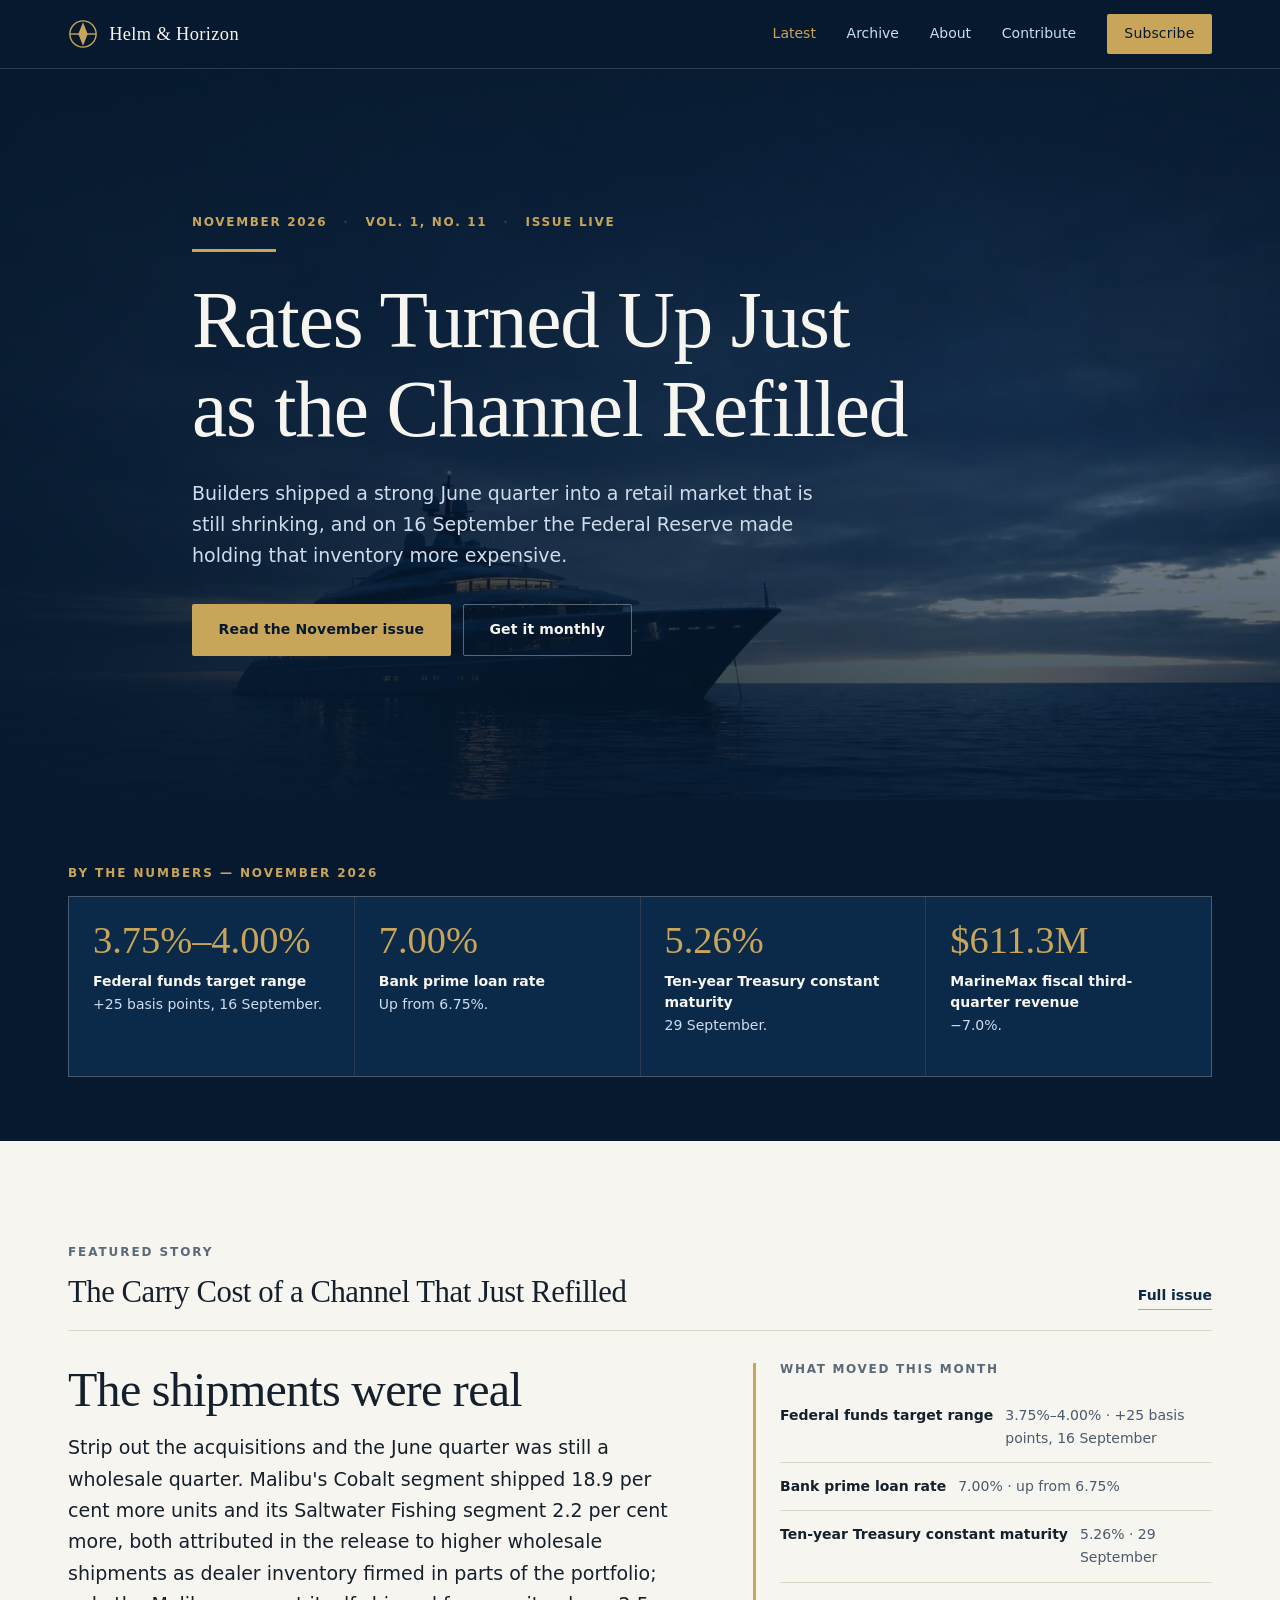
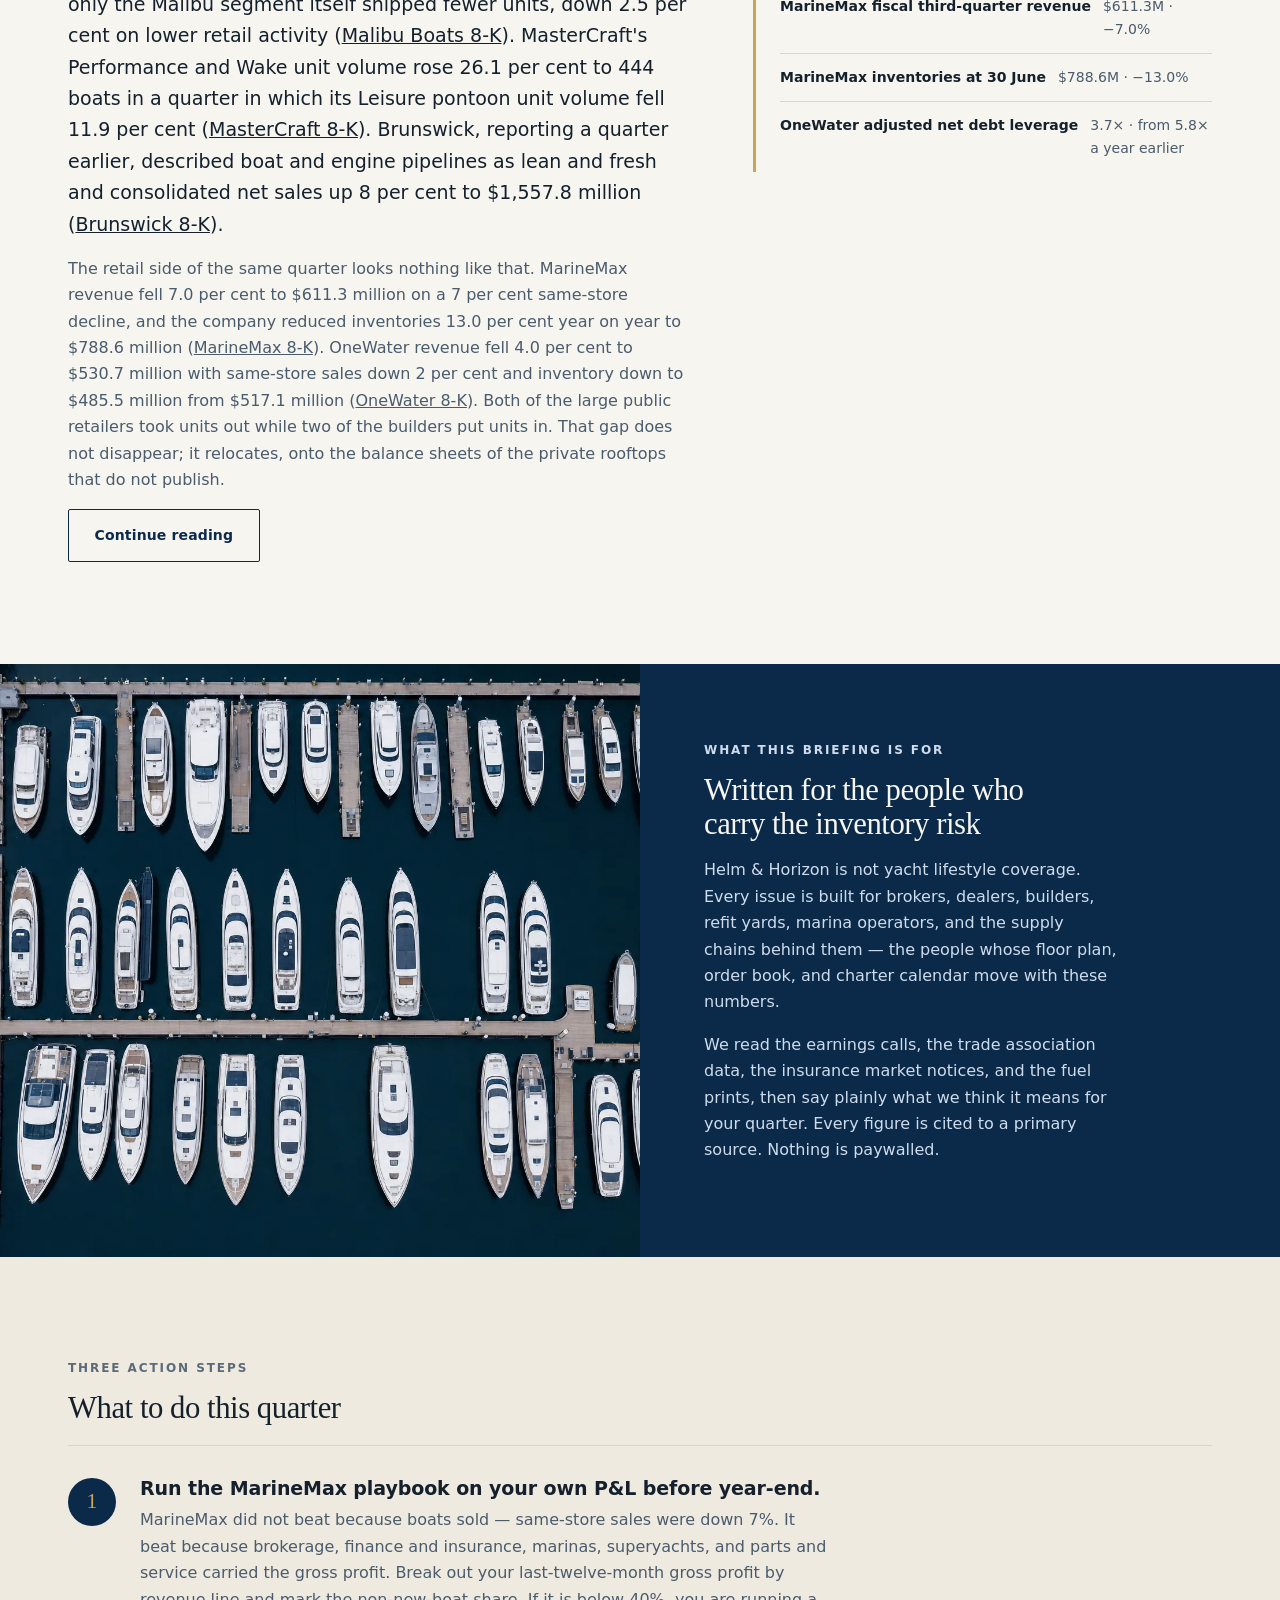
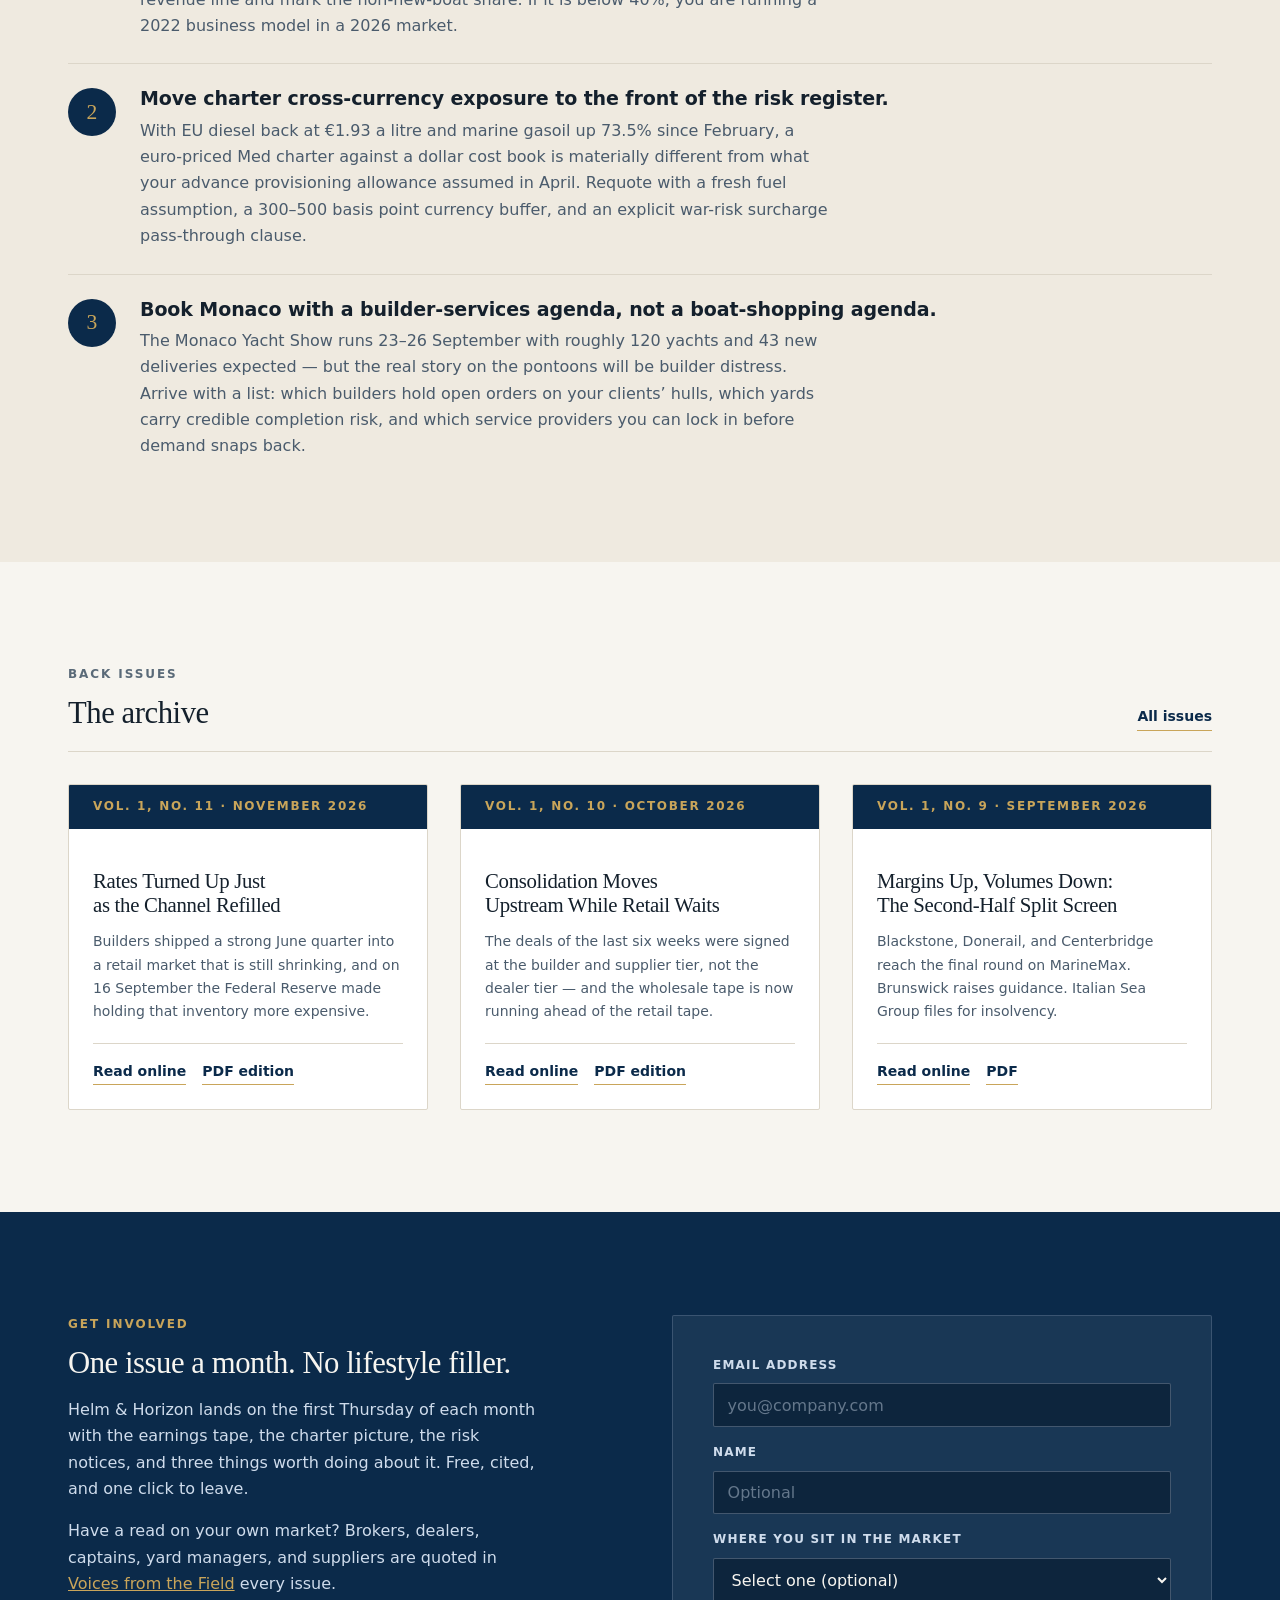
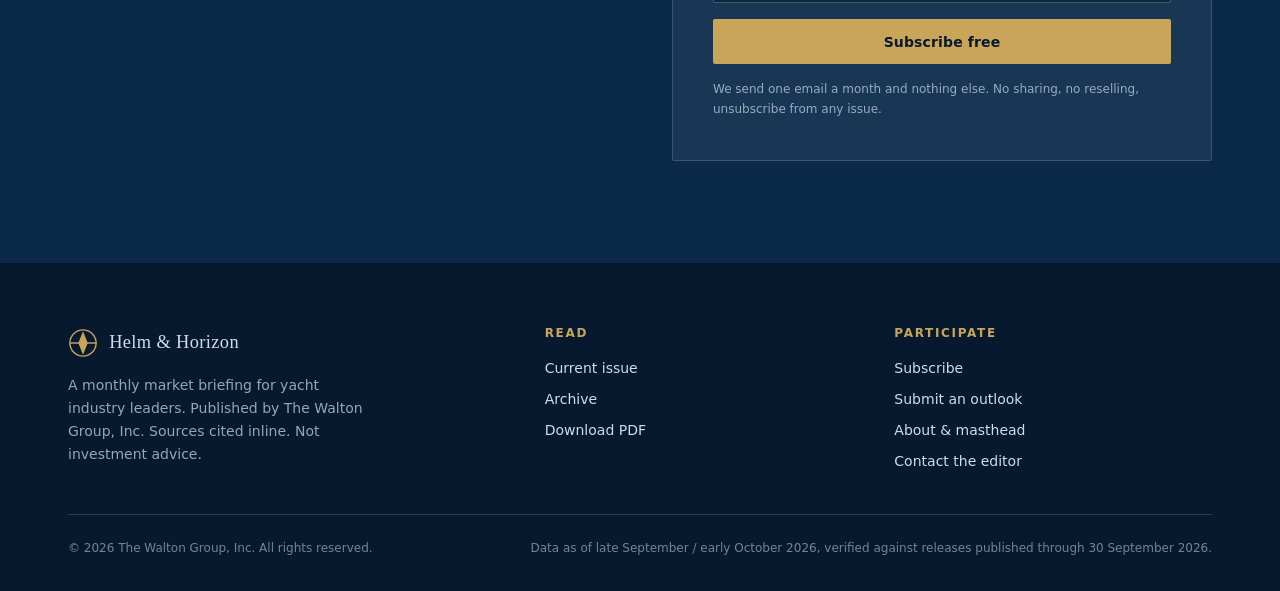
==== commit a6435981: "Draft November 2026 (No. 11)" ====
--- a/index.html
+++ b/index.html
@@ -97,15 +97,15 @@
         </div>
         <div class="shell hero__inner">
           <div class="hero__meta">
-            <span>October 2026</span><span>Vol. 1, No. 10</span><span>Issue live</span>
+            <span>November 2026</span><span>Vol. 1, No. 11</span><span>Issue live</span>
           </div>
           <div class="hero__rule"></div>
-          <h1>Consolidation Moves Upstream While Retail Waits</h1>
+          <h1>Rates Turned Up Just as the Channel Refilled</h1>
           <p class="hero__lede">
-            The deals of the last six weeks were signed at the builder and supplier tier, not the dealer tier — and the wholesale tape is now running ahead of the retail tape.
+            Builders shipped a strong June quarter into a retail market that is still shrinking, and on 16 September the Federal Reserve made holding that inventory more expensive.
           </p>
           <div class="btn-row">
-            <a class="btn btn--gold" href="/editions/october-2026">Read the October issue</a>
+            <a class="btn btn--gold" href="/editions/november-2026">Read the November issue</a>
             <a class="btn btn--ghost" href="/subscribe">Get it monthly</a>
           </div>
         </div>
@@ -114,30 +114,30 @@
       <!-- ================= NUMBERS ================= -->
       <section class="section section--tight section--deep">
         <div class="shell">
-          <p class="eyebrow">By the numbers &mdash; October 2026</p>
+          <p class="eyebrow">By the numbers &mdash; November 2026</p>
           <div class="numbers">
             <div class="numbers__cell">
-              <div class="numbers__val">214,292 units</div>
+              <div class="numbers__val">3.75%–4.00%</div>
               <p class="numbers__label">
-                <strong>New powerboat retail unit sales</strong>Rolling twelve months to April. −7.1%.
+                <strong>Federal funds target range</strong>+25 basis points, 16 September.
               </p>
             </div>
             <div class="numbers__cell">
-              <div class="numbers__val">89.4</div>
+              <div class="numbers__val">7.00%</div>
               <p class="numbers__label">
-                <strong>Conference Board Consumer Confidence Index</strong>August. Expectations component 68.2.
+                <strong>Bank prime loan rate</strong>Up from 6.75%.
               </p>
             </div>
             <div class="numbers__cell">
-              <div class="numbers__val">3.50–3.75%</div>
+              <div class="numbers__val">5.26%</div>
               <p class="numbers__label">
-                <strong>Federal funds target range after the 28–29 July meeting</strong>Unchanged, three participants favoured a hike.
+                <strong>Ten-year Treasury constant maturity</strong>29 September.
               </p>
             </div>
             <div class="numbers__cell">
-              <div class="numbers__val">35.7%</div>
+              <div class="numbers__val">$611.3M</div>
               <p class="numbers__label">
-                <strong>MarineMax gross margin</strong>Fiscal third quarter. +530 basis points.
+                <strong>MarineMax fiscal third-quarter revenue</strong>−7.0%.
               </p>
             </div>
           </div>
@@ -150,18 +150,18 @@
           <div class="section__head">
             <div>
               <p class="eyebrow eyebrow--ink">Featured story</p>
-              <h2>Consolidation Moved Upstream</h2>
-            </div>
-            <a href="/editions/october-2026">Full issue</a>
+              <h2>The Carry Cost of a Channel That Just Refilled</h2>
+            </div>
+            <a href="/editions/november-2026">Full issue</a>
           </div>
 
           <div class="feature reveal">
             <div class="feature__body">
-              <h3>The deals are being signed above the dealer tier</h3>
-              <p>Dealer-tier mergers and acquisitions have been quiet since the spring. The ownership map above the dealer, however, has changed materially in four months. MasterCraft completed its acquisition of Marine Products Corporation on 15 May, with Marine Products holders receiving $2.43 per share in cash plus 0.232 MasterCraft shares, leaving MasterCraft holders with 66.5% and Marine Products holders with 33.5% of the combined company in a transaction valued at roughly $232.2 million (<a href="https://www.sec.gov/Archives/edgar/data/1129155/000110465926010660/tm265315d1_ex99-2.htm" target="_blank" rel="noopener noreferrer">SEC</a>, <a href="https://tradeonlytoday.com/industry-news/mastercraft-acquires-marine-products-corp/" target="_blank" rel="noopener noreferrer">Trade Only Today</a>). Chaparral and Robalo now sit beside MasterCraft and Crest in one dealer-facing organisation.</p>
-              <p>On 30 June, Patrick Industries and LCI Industries agreed an all-stock merger: LCI holders receive 1.2440 Patrick shares each, giving pro forma ownership of 52% Patrick and 48% LCI, a combined enterprise value of about <strong>$7.7 billion</strong>, pro forma revenue above $8.1 billion, $150 million of expected run-rate cost synergies within three years, pro forma net leverage of 2.1 times, and a target close in the first half of 2027 subject to shareholder and regulatory approval (<a href="https://www.patrickandlipperttogether.com/transaction-details" target="_blank" rel="noopener noreferrer">Patrick and LCI transaction site</a>, <a href="https://www.sec.gov/Archives/edgar/data/0000076605/000007660526000069/earningsrelease.htm" target="_blank" rel="noopener noreferrer">SEC</a>). For a builder, that is a consolidation of the people who supply seating, glazing, towers, electrical harnesses and trailers. For a dealer, it is a consolidation of the aftermarket and parts channel behind the service department.</p>
+              <h3>The shipments were real</h3>
+              <p>Strip out the acquisitions and the June quarter was still a wholesale quarter. Malibu's Cobalt segment shipped 18.9 per cent more units and its Saltwater Fishing segment 2.2 per cent more, both attributed in the release to higher wholesale shipments as dealer inventory firmed in parts of the portfolio; only the Malibu segment itself shipped fewer units, down 2.5 per cent on lower retail activity (<a href="https://www.sec.gov/Archives/edgar/data/0001590976/000159097626000042/correctedex991-4q2026earni.htm" target="_blank" rel="noopener noreferrer">Malibu Boats 8-K</a>). MasterCraft's Performance and Wake unit volume rose 26.1 per cent to 444 boats in a quarter in which its Leisure pontoon unit volume fell 11.9 per cent (<a href="https://www.sec.gov/Archives/edgar/data/0001638290/000119312526387237/mcft-ex99_1.htm" target="_blank" rel="noopener noreferrer">MasterCraft 8-K</a>). Brunswick, reporting a quarter earlier, described boat and engine pipelines as lean and fresh and consolidated net sales up 8 per cent to $1,557.8 million (<a href="https://www.sec.gov/Archives/edgar/data/0000014930/000001493026000087/q22026exhibit99_1.htm" target="_blank" rel="noopener noreferrer">Brunswick 8-K</a>).</p>
+              <p>The retail side of the same quarter looks nothing like that. MarineMax revenue fell 7.0 per cent to $611.3 million on a 7 per cent same-store decline, and the company reduced inventories 13.0 per cent year on year to $788.6 million (<a href="https://www.sec.gov/Archives/edgar/data/0001057060/000119312526313363/hzo-ex99_1.htm" target="_blank" rel="noopener noreferrer">MarineMax 8-K</a>). OneWater revenue fell 4.0 per cent to $530.7 million with same-store sales down 2 per cent and inventory down to $485.5 million from $517.1 million (<a href="https://www.sec.gov/Archives/edgar/data/0001772921/000177292126000041/onew-q326earningsreleasexe.htm" target="_blank" rel="noopener noreferrer">OneWater 8-K</a>). Both of the large public retailers took units out while two of the builders put units in. That gap does not disappear; it relocates, onto the balance sheets of the private rooftops that do not publish.</p>
               <div class="btn-row">
-                <a class="btn btn--outline" href="/editions/october-2026"
+                <a class="btn btn--outline" href="/editions/november-2026"
                   >Continue reading</a
                 >
               </div>
@@ -170,10 +170,10 @@
             <aside class="feature__aside">
               <h4>What moved this month</h4>
               <ul class="keylist">
-                <li><strong>New powerboat retail unit sales</strong><span>214,292 units · −7.1%</span></li>
-                <li><strong>Conference Board Consumer Confidence Index</strong><span>89.4 · expectations component 68.2</span></li>
-                <li><strong>Federal funds target range after the 28–29 July meeting</strong><span>3.50–3.75% · unchanged, three participants favoured a hike</span></li>
-                <li><strong>MarineMax gross margin</strong><span>35.7% · +530 basis points</span></li>
+                <li><strong>Federal funds target range</strong><span>3.75%–4.00% · +25 basis points, 16 September</span></li>
+                <li><strong>Bank prime loan rate</strong><span>7.00% · up from 6.75%</span></li>
+                <li><strong>Ten-year Treasury constant maturity</strong><span>5.26% · 29 September</span></li>
+                <li><strong>MarineMax fiscal third-quarter revenue</strong><span>$611.3M · −7.0%</span></li>
                 <li><strong>MarineMax inventories at 30 June</strong><span>$788.6M · −13.0%</span></li>
                 <li><strong>OneWater adjusted net debt leverage</strong><span>3.7× · from 5.8× a year earlier</span></li>
               </ul>
@@ -275,6 +275,17 @@
           </div>
           <div class="grid-cards">
 <article class="card reveal">
+              <p class="card__vol">Vol. 1, No. 11 &middot; November 2026</p>
+              <div class="card__body">
+                <h3>Rates Turned Up Just as the Channel Refilled</h3>
+                <p>Builders shipped a strong June quarter into a retail market that is still shrinking, and on 16 September the Federal Reserve made holding that inventory more expensive.</p>
+                <div class="card__links">
+                  <a href="/editions/november-2026">Read online</a>
+                  <a href="/pdf/Helm_Horizon_November2026.pdf">PDF edition</a>
+                </div>
+              </div>
+            </article>
+<article class="card reveal">
               <p class="card__vol">Vol. 1, No. 10 &middot; October 2026</p>
               <div class="card__body">
                 <h3>Consolidation Moves Upstream While Retail Waits</h3>
@@ -296,19 +307,6 @@
                 <div class="card__links">
                   <a href="/editions/september-2026">Read online</a>
                   <a href="/pdf/Helm_Horizon_September2026.pdf">PDF</a>
-                </div>
-              </div>
-            </article>
-<article class="card reveal">
-              <p class="card__vol">Vol. 1, No. 8 &middot; August 2026</p>
-              <div class="card__body">
-                <h3>The Sharks Circle: Deals, Debt, and a Compressed Charter Calendar</h3>
-                <p>
-                  MarineMax refinances $1.49B and pushes its maturity wall to 2031. Malibu buys
-                  Saxdor. Charter booking lead times collapse from 118 days to 83.
-                </p>
-                <div class="card__links">
-                  <a href="/pdf/Helm_Horizon_August2026.pdf">PDF</a>
                 </div>
               </div>
             </article>
@@ -426,9 +424,9 @@
           <div>
             <h4>Read</h4>
             <ul>
-              <li><a href="/editions/october-2026">Current issue</a></li>
+              <li><a href="/editions/november-2026">Current issue</a></li>
               <li><a href="/archive">Archive</a></li>
-              <li><a href="/pdf/Helm_Horizon_October2026.pdf">Download PDF</a></li>
+              <li><a href="/pdf/Helm_Horizon_November2026.pdf">Download PDF</a></li>
             </ul>
           </div>
           <div>
@@ -443,7 +441,7 @@
         </div>
         <div class="footer__legal">
           <span>&copy; <span data-year>2026</span> The Walton Group, Inc. All rights reserved.</span>
-          <span>Data as of late August / early September 2026.</span>
+          <span>Data as of late September / early October 2026, verified against releases published through 30 September 2026.</span>
         </div>
       </div>
     </footer>
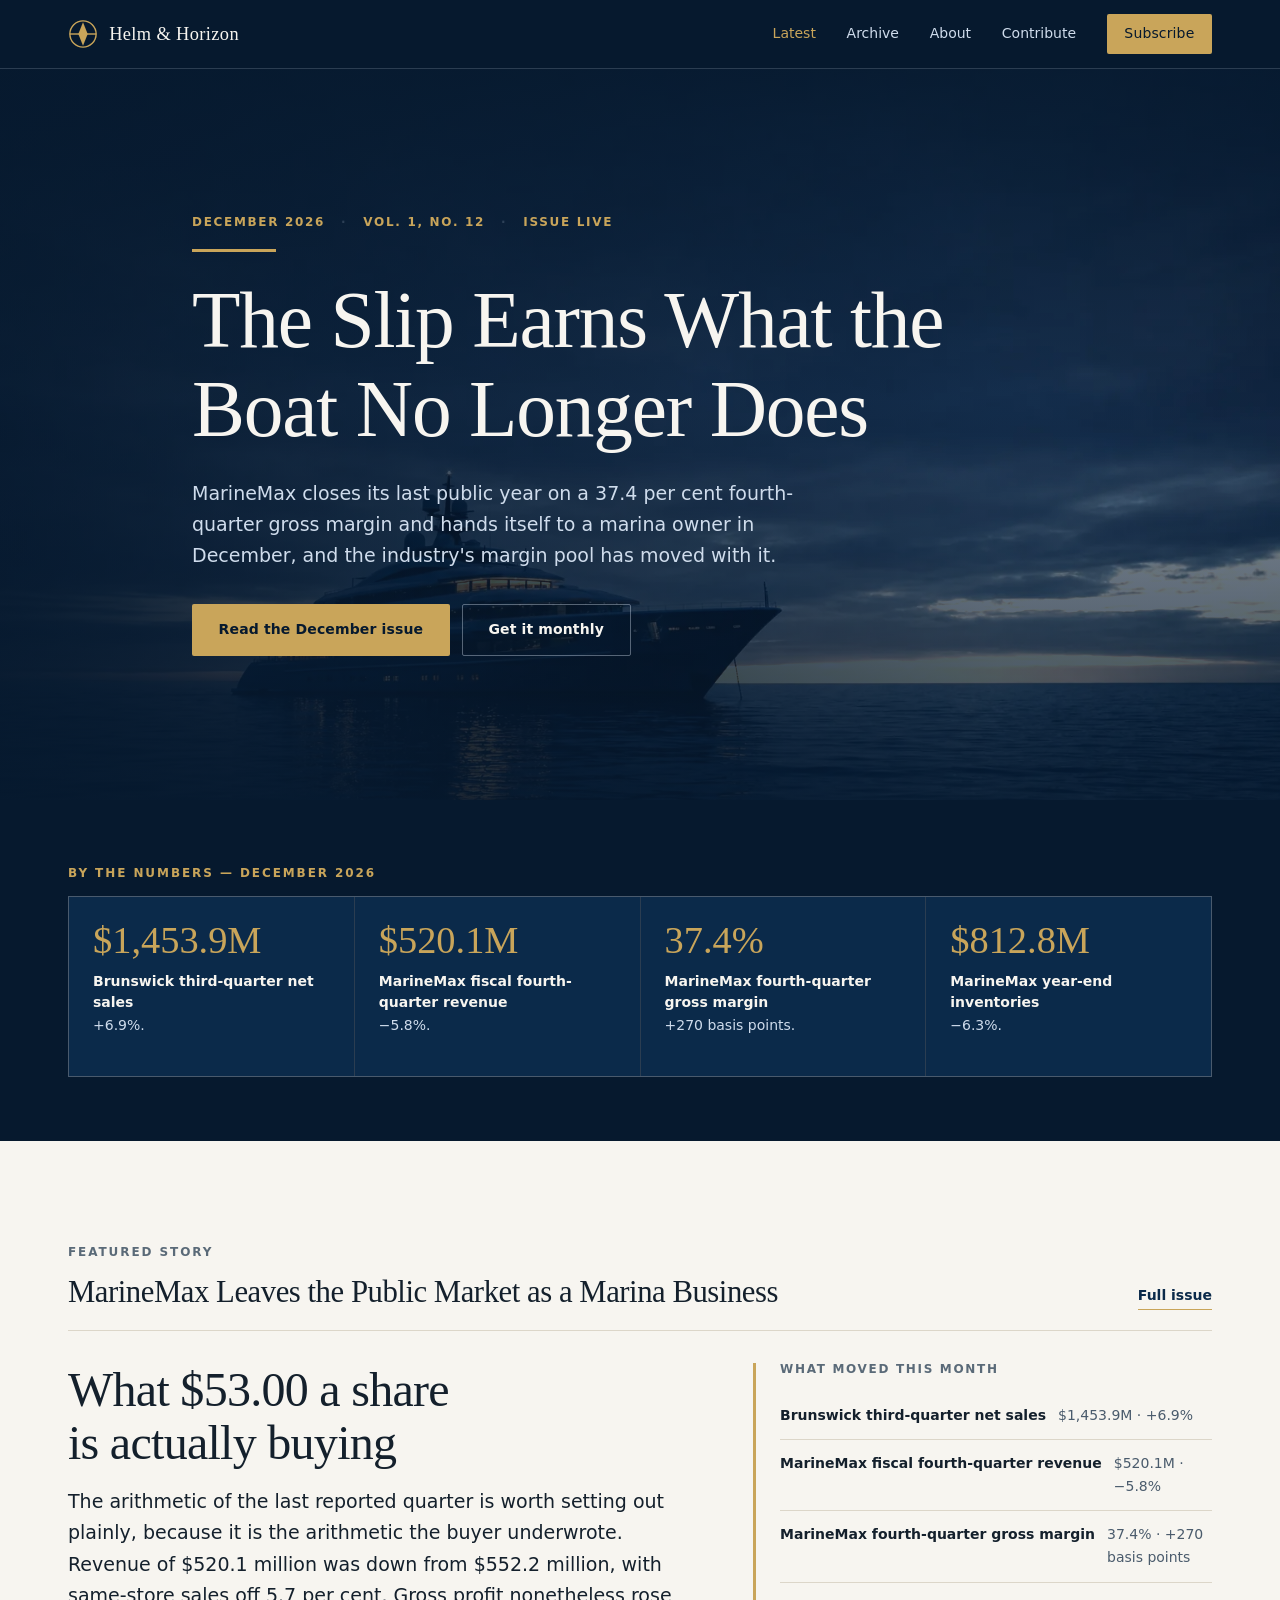
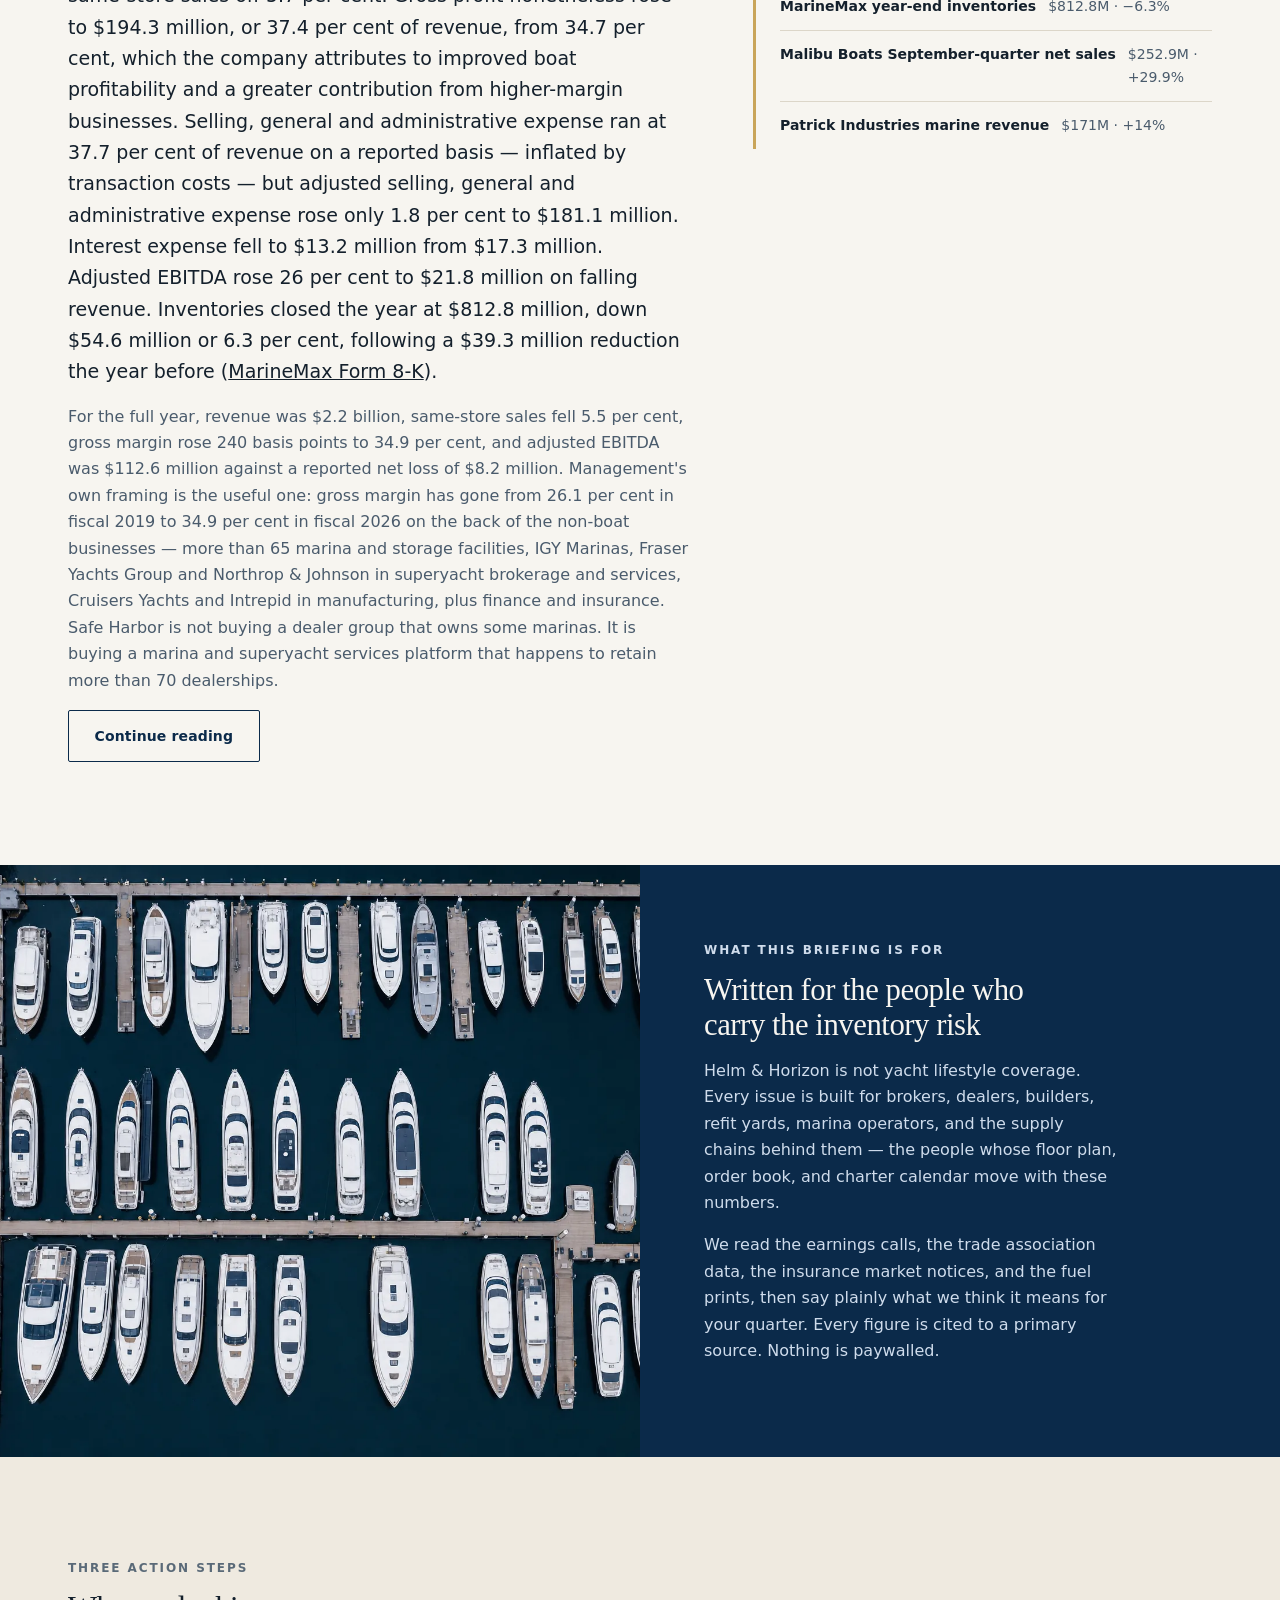
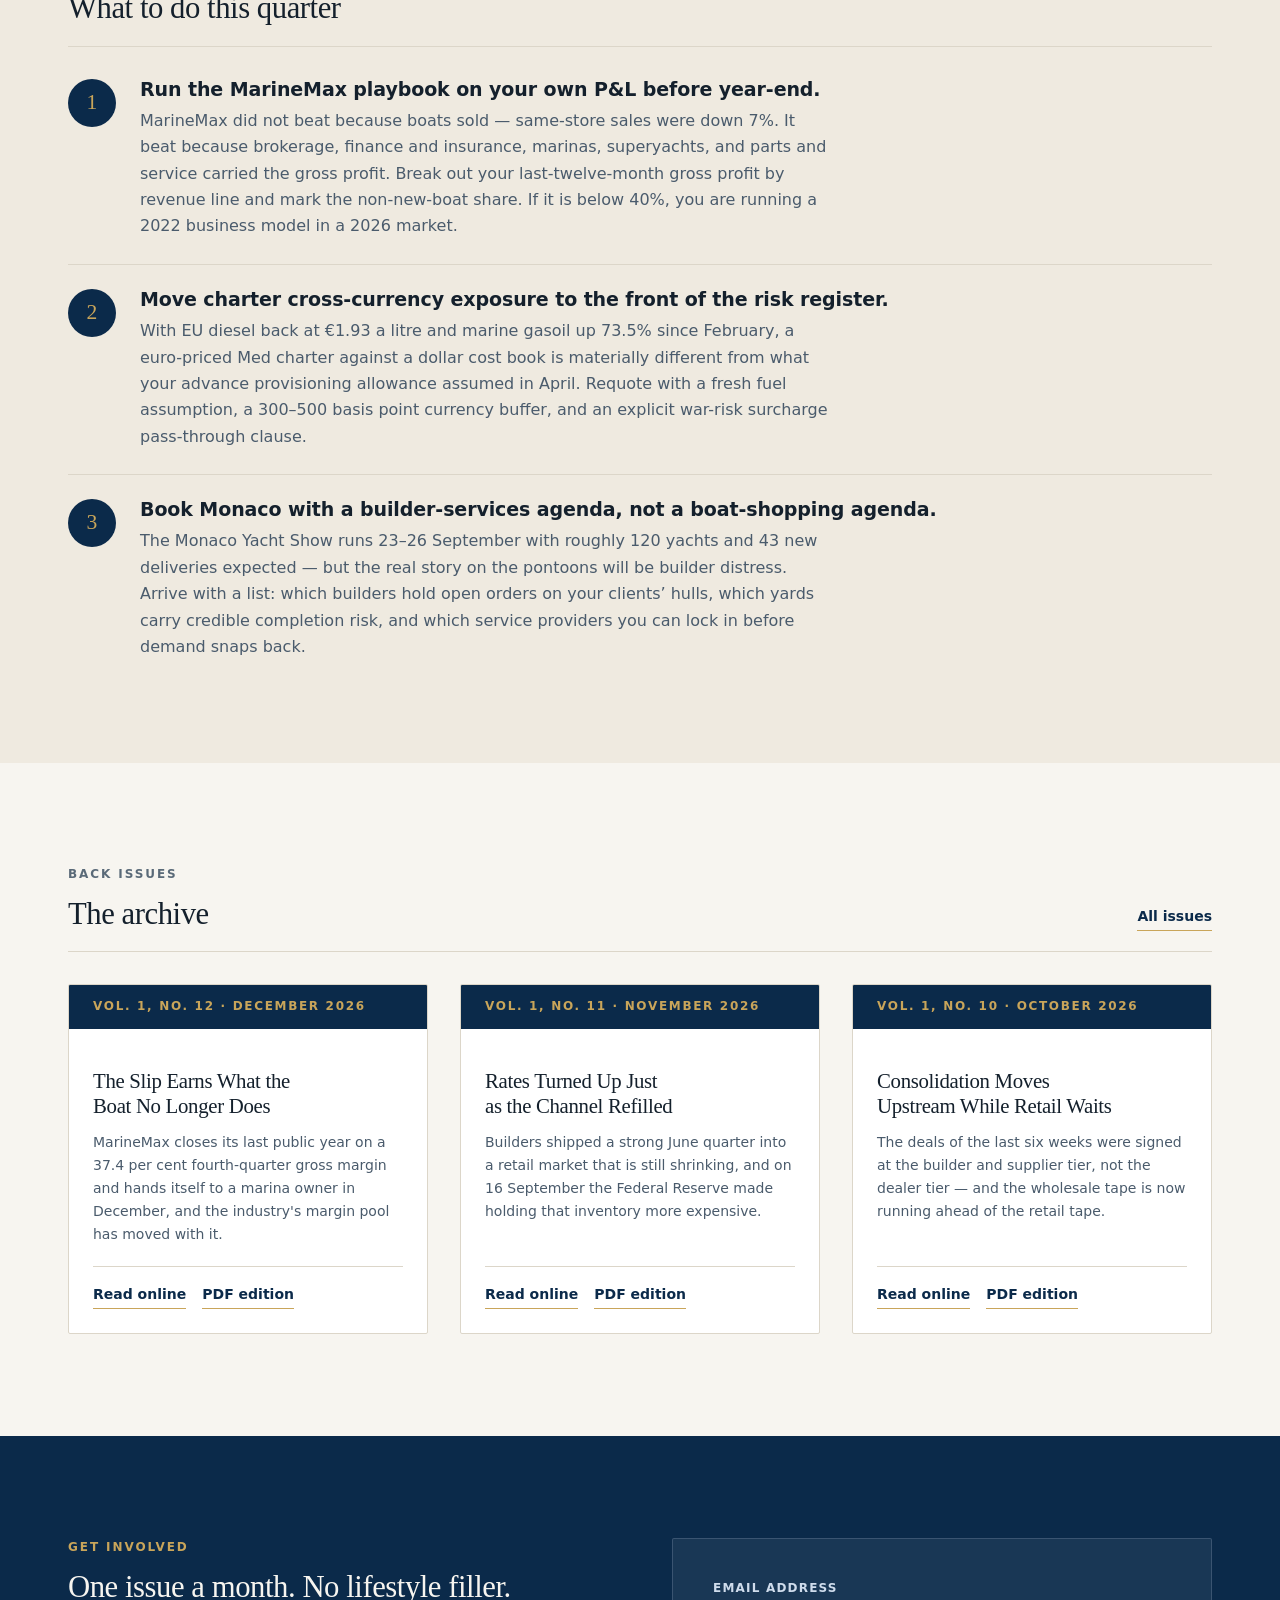
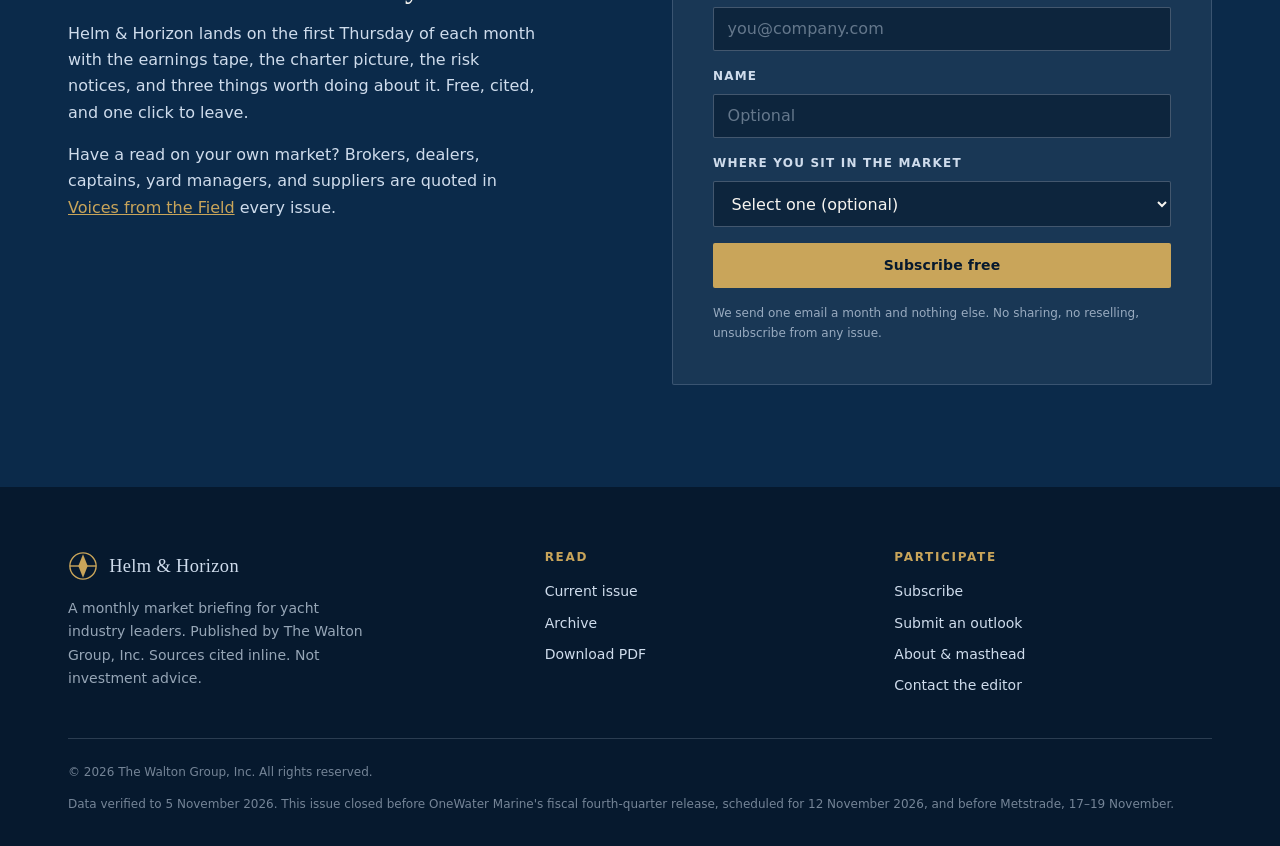
==== commit 7f7fd714: "Draft December 2026 (No. 12)" ====
--- a/index.html
+++ b/index.html
@@ -97,15 +97,15 @@
         </div>
         <div class="shell hero__inner">
           <div class="hero__meta">
-            <span>November 2026</span><span>Vol. 1, No. 11</span><span>Issue live</span>
+            <span>December 2026</span><span>Vol. 1, No. 12</span><span>Issue live</span>
           </div>
           <div class="hero__rule"></div>
-          <h1>Rates Turned Up Just as the Channel Refilled</h1>
+          <h1>The Slip Earns What the Boat No Longer Does</h1>
           <p class="hero__lede">
-            Builders shipped a strong June quarter into a retail market that is still shrinking, and on 16 September the Federal Reserve made holding that inventory more expensive.
+            MarineMax closes its last public year on a 37.4 per cent fourth-quarter gross margin and hands itself to a marina owner in December, and the industry's margin pool has moved with it.
           </p>
           <div class="btn-row">
-            <a class="btn btn--gold" href="/editions/november-2026">Read the November issue</a>
+            <a class="btn btn--gold" href="/editions/december-2026">Read the December issue</a>
             <a class="btn btn--ghost" href="/subscribe">Get it monthly</a>
           </div>
         </div>
@@ -114,30 +114,30 @@
       <!-- ================= NUMBERS ================= -->
       <section class="section section--tight section--deep">
         <div class="shell">
-          <p class="eyebrow">By the numbers &mdash; November 2026</p>
+          <p class="eyebrow">By the numbers &mdash; December 2026</p>
           <div class="numbers">
             <div class="numbers__cell">
-              <div class="numbers__val">3.75%–4.00%</div>
+              <div class="numbers__val">$1,453.9M</div>
               <p class="numbers__label">
-                <strong>Federal funds target range</strong>+25 basis points, 16 September.
+                <strong>Brunswick third-quarter net sales</strong>+6.9%.
               </p>
             </div>
             <div class="numbers__cell">
-              <div class="numbers__val">7.00%</div>
+              <div class="numbers__val">$520.1M</div>
               <p class="numbers__label">
-                <strong>Bank prime loan rate</strong>Up from 6.75%.
+                <strong>MarineMax fiscal fourth-quarter revenue</strong>−5.8%.
               </p>
             </div>
             <div class="numbers__cell">
-              <div class="numbers__val">5.26%</div>
+              <div class="numbers__val">37.4%</div>
               <p class="numbers__label">
-                <strong>Ten-year Treasury constant maturity</strong>29 September.
+                <strong>MarineMax fourth-quarter gross margin</strong>+270 basis points.
               </p>
             </div>
             <div class="numbers__cell">
-              <div class="numbers__val">$611.3M</div>
+              <div class="numbers__val">$812.8M</div>
               <p class="numbers__label">
-                <strong>MarineMax fiscal third-quarter revenue</strong>−7.0%.
+                <strong>MarineMax year-end inventories</strong>−6.3%.
               </p>
             </div>
           </div>
@@ -150,18 +150,18 @@
           <div class="section__head">
             <div>
               <p class="eyebrow eyebrow--ink">Featured story</p>
-              <h2>The Carry Cost of a Channel That Just Refilled</h2>
-            </div>
-            <a href="/editions/november-2026">Full issue</a>
+              <h2>MarineMax Leaves the Public Market as a Marina Business</h2>
+            </div>
+            <a href="/editions/december-2026">Full issue</a>
           </div>
 
           <div class="feature reveal">
             <div class="feature__body">
-              <h3>The shipments were real</h3>
-              <p>Strip out the acquisitions and the June quarter was still a wholesale quarter. Malibu's Cobalt segment shipped 18.9 per cent more units and its Saltwater Fishing segment 2.2 per cent more, both attributed in the release to higher wholesale shipments as dealer inventory firmed in parts of the portfolio; only the Malibu segment itself shipped fewer units, down 2.5 per cent on lower retail activity (<a href="https://www.sec.gov/Archives/edgar/data/0001590976/000159097626000042/correctedex991-4q2026earni.htm" target="_blank" rel="noopener noreferrer">Malibu Boats 8-K</a>). MasterCraft's Performance and Wake unit volume rose 26.1 per cent to 444 boats in a quarter in which its Leisure pontoon unit volume fell 11.9 per cent (<a href="https://www.sec.gov/Archives/edgar/data/0001638290/000119312526387237/mcft-ex99_1.htm" target="_blank" rel="noopener noreferrer">MasterCraft 8-K</a>). Brunswick, reporting a quarter earlier, described boat and engine pipelines as lean and fresh and consolidated net sales up 8 per cent to $1,557.8 million (<a href="https://www.sec.gov/Archives/edgar/data/0000014930/000001493026000087/q22026exhibit99_1.htm" target="_blank" rel="noopener noreferrer">Brunswick 8-K</a>).</p>
-              <p>The retail side of the same quarter looks nothing like that. MarineMax revenue fell 7.0 per cent to $611.3 million on a 7 per cent same-store decline, and the company reduced inventories 13.0 per cent year on year to $788.6 million (<a href="https://www.sec.gov/Archives/edgar/data/0001057060/000119312526313363/hzo-ex99_1.htm" target="_blank" rel="noopener noreferrer">MarineMax 8-K</a>). OneWater revenue fell 4.0 per cent to $530.7 million with same-store sales down 2 per cent and inventory down to $485.5 million from $517.1 million (<a href="https://www.sec.gov/Archives/edgar/data/0001772921/000177292126000041/onew-q326earningsreleasexe.htm" target="_blank" rel="noopener noreferrer">OneWater 8-K</a>). Both of the large public retailers took units out while two of the builders put units in. That gap does not disappear; it relocates, onto the balance sheets of the private rooftops that do not publish.</p>
+              <h3>What $53.00 a share is actually buying</h3>
+              <p>The arithmetic of the last reported quarter is worth setting out plainly, because it is the arithmetic the buyer underwrote. Revenue of $520.1 million was down from $552.2 million, with same-store sales off 5.7 per cent. Gross profit nonetheless rose to $194.3 million, or 37.4 per cent of revenue, from 34.7 per cent, which the company attributes to improved boat profitability and a greater contribution from higher-margin businesses. Selling, general and administrative expense ran at 37.7 per cent of revenue on a reported basis — inflated by transaction costs — but adjusted selling, general and administrative expense rose only 1.8 per cent to $181.1 million. Interest expense fell to $13.2 million from $17.3 million. Adjusted EBITDA rose 26 per cent to $21.8 million on falling revenue. Inventories closed the year at $812.8 million, down $54.6 million or 6.3 per cent, following a $39.3 million reduction the year before (<a href="https://www.sec.gov/Archives/edgar/data/0001057060/000119312526446269/hzo-ex99_1.htm" target="_blank" rel="noopener noreferrer">MarineMax Form 8-K</a>).</p>
+              <p>For the full year, revenue was $2.2 billion, same-store sales fell 5.5 per cent, gross margin rose 240 basis points to 34.9 per cent, and adjusted EBITDA was $112.6 million against a reported net loss of $8.2 million. Management's own framing is the useful one: gross margin has gone from 26.1 per cent in fiscal 2019 to 34.9 per cent in fiscal 2026 on the back of the non-boat businesses — more than 65 marina and storage facilities, IGY Marinas, Fraser Yachts Group and Northrop &amp; Johnson in superyacht brokerage and services, Cruisers Yachts and Intrepid in manufacturing, plus finance and insurance. Safe Harbor is not buying a dealer group that owns some marinas. It is buying a marina and superyacht services platform that happens to retain more than 70 dealerships.</p>
               <div class="btn-row">
-                <a class="btn btn--outline" href="/editions/november-2026"
+                <a class="btn btn--outline" href="/editions/december-2026"
                   >Continue reading</a
                 >
               </div>
@@ -170,12 +170,12 @@
             <aside class="feature__aside">
               <h4>What moved this month</h4>
               <ul class="keylist">
-                <li><strong>Federal funds target range</strong><span>3.75%–4.00% · +25 basis points, 16 September</span></li>
-                <li><strong>Bank prime loan rate</strong><span>7.00% · up from 6.75%</span></li>
-                <li><strong>Ten-year Treasury constant maturity</strong><span>5.26% · 29 September</span></li>
-                <li><strong>MarineMax fiscal third-quarter revenue</strong><span>$611.3M · −7.0%</span></li>
-                <li><strong>MarineMax inventories at 30 June</strong><span>$788.6M · −13.0%</span></li>
-                <li><strong>OneWater adjusted net debt leverage</strong><span>3.7× · from 5.8× a year earlier</span></li>
+                <li><strong>Brunswick third-quarter net sales</strong><span>$1,453.9M · +6.9%</span></li>
+                <li><strong>MarineMax fiscal fourth-quarter revenue</strong><span>$520.1M · −5.8%</span></li>
+                <li><strong>MarineMax fourth-quarter gross margin</strong><span>37.4% · +270 basis points</span></li>
+                <li><strong>MarineMax year-end inventories</strong><span>$812.8M · −6.3%</span></li>
+                <li><strong>Malibu Boats September-quarter net sales</strong><span>$252.9M · +29.9%</span></li>
+                <li><strong>Patrick Industries marine revenue</strong><span>$171M · +14%</span></li>
               </ul>
             </aside>
           </div>
@@ -275,6 +275,17 @@
           </div>
           <div class="grid-cards">
 <article class="card reveal">
+              <p class="card__vol">Vol. 1, No. 12 &middot; December 2026</p>
+              <div class="card__body">
+                <h3>The Slip Earns What the Boat No Longer Does</h3>
+                <p>MarineMax closes its last public year on a 37.4 per cent fourth-quarter gross margin and hands itself to a marina owner in December, and the industry's margin pool has moved with it.</p>
+                <div class="card__links">
+                  <a href="/editions/december-2026">Read online</a>
+                  <a href="/pdf/Helm_Horizon_December2026.pdf">PDF edition</a>
+                </div>
+              </div>
+            </article>
+<article class="card reveal">
               <p class="card__vol">Vol. 1, No. 11 &middot; November 2026</p>
               <div class="card__body">
                 <h3>Rates Turned Up Just as the Channel Refilled</h3>
@@ -293,20 +304,6 @@
                 <div class="card__links">
                   <a href="/editions/october-2026">Read online</a>
                   <a href="/pdf/Helm_Horizon_October2026.pdf">PDF edition</a>
-                </div>
-              </div>
-            </article>
-<article class="card reveal">
-              <p class="card__vol">Vol. 1, No. 9 &middot; September 2026</p>
-              <div class="card__body">
-                <h3>Margins Up, Volumes Down: The Second-Half Split Screen</h3>
-                <p>
-                  Blackstone, Donerail, and Centerbridge reach the final round on MarineMax.
-                  Brunswick raises guidance. Italian Sea Group files for insolvency.
-                </p>
-                <div class="card__links">
-                  <a href="/editions/september-2026">Read online</a>
-                  <a href="/pdf/Helm_Horizon_September2026.pdf">PDF</a>
                 </div>
               </div>
             </article>
@@ -424,9 +421,9 @@
           <div>
             <h4>Read</h4>
             <ul>
-              <li><a href="/editions/november-2026">Current issue</a></li>
+              <li><a href="/editions/december-2026">Current issue</a></li>
               <li><a href="/archive">Archive</a></li>
-              <li><a href="/pdf/Helm_Horizon_November2026.pdf">Download PDF</a></li>
+              <li><a href="/pdf/Helm_Horizon_December2026.pdf">Download PDF</a></li>
             </ul>
           </div>
           <div>
@@ -441,7 +438,7 @@
         </div>
         <div class="footer__legal">
           <span>&copy; <span data-year>2026</span> The Walton Group, Inc. All rights reserved.</span>
-          <span>Data as of late September / early October 2026, verified against releases published through 30 September 2026.</span>
+          <span>Data verified to 5 November 2026. This issue closed before OneWater Marine's fiscal fourth-quarter release, scheduled for 12 November 2026, and before Metstrade, 17–19 November.</span>
         </div>
       </div>
     </footer>
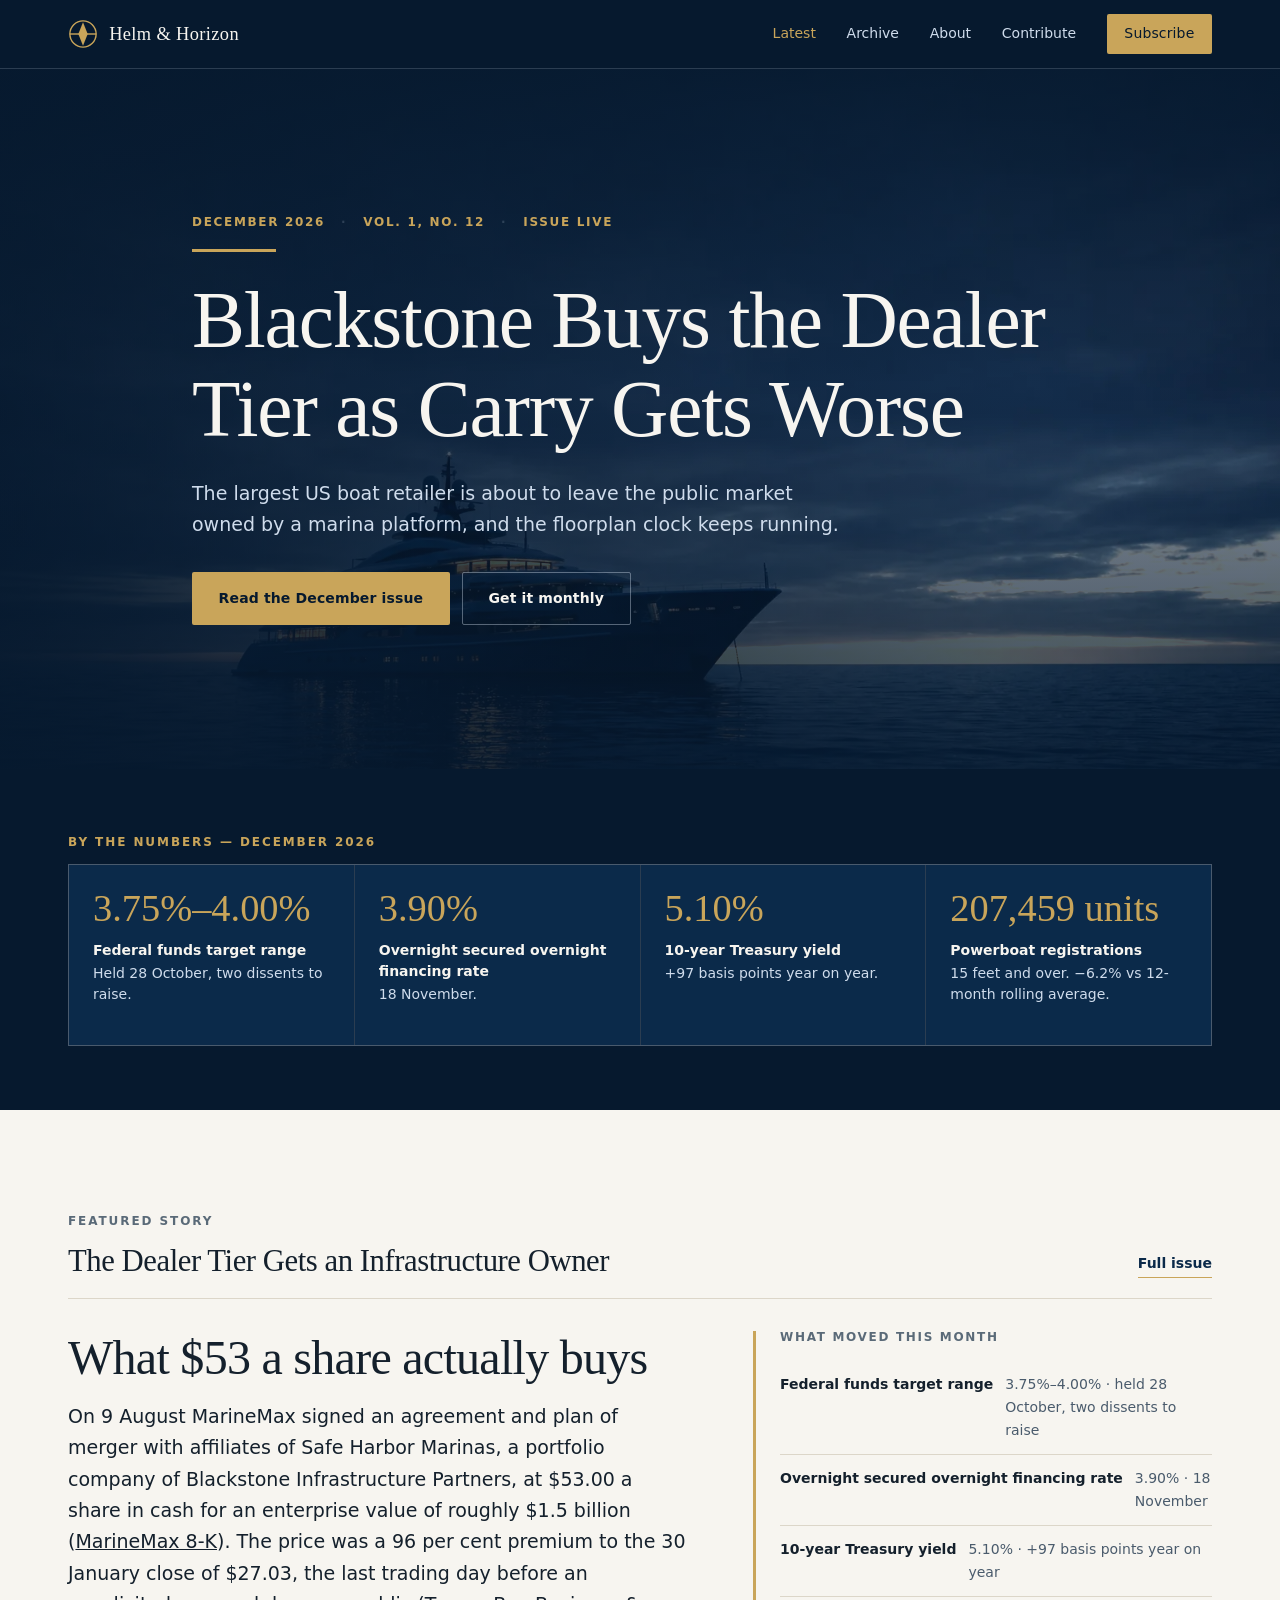
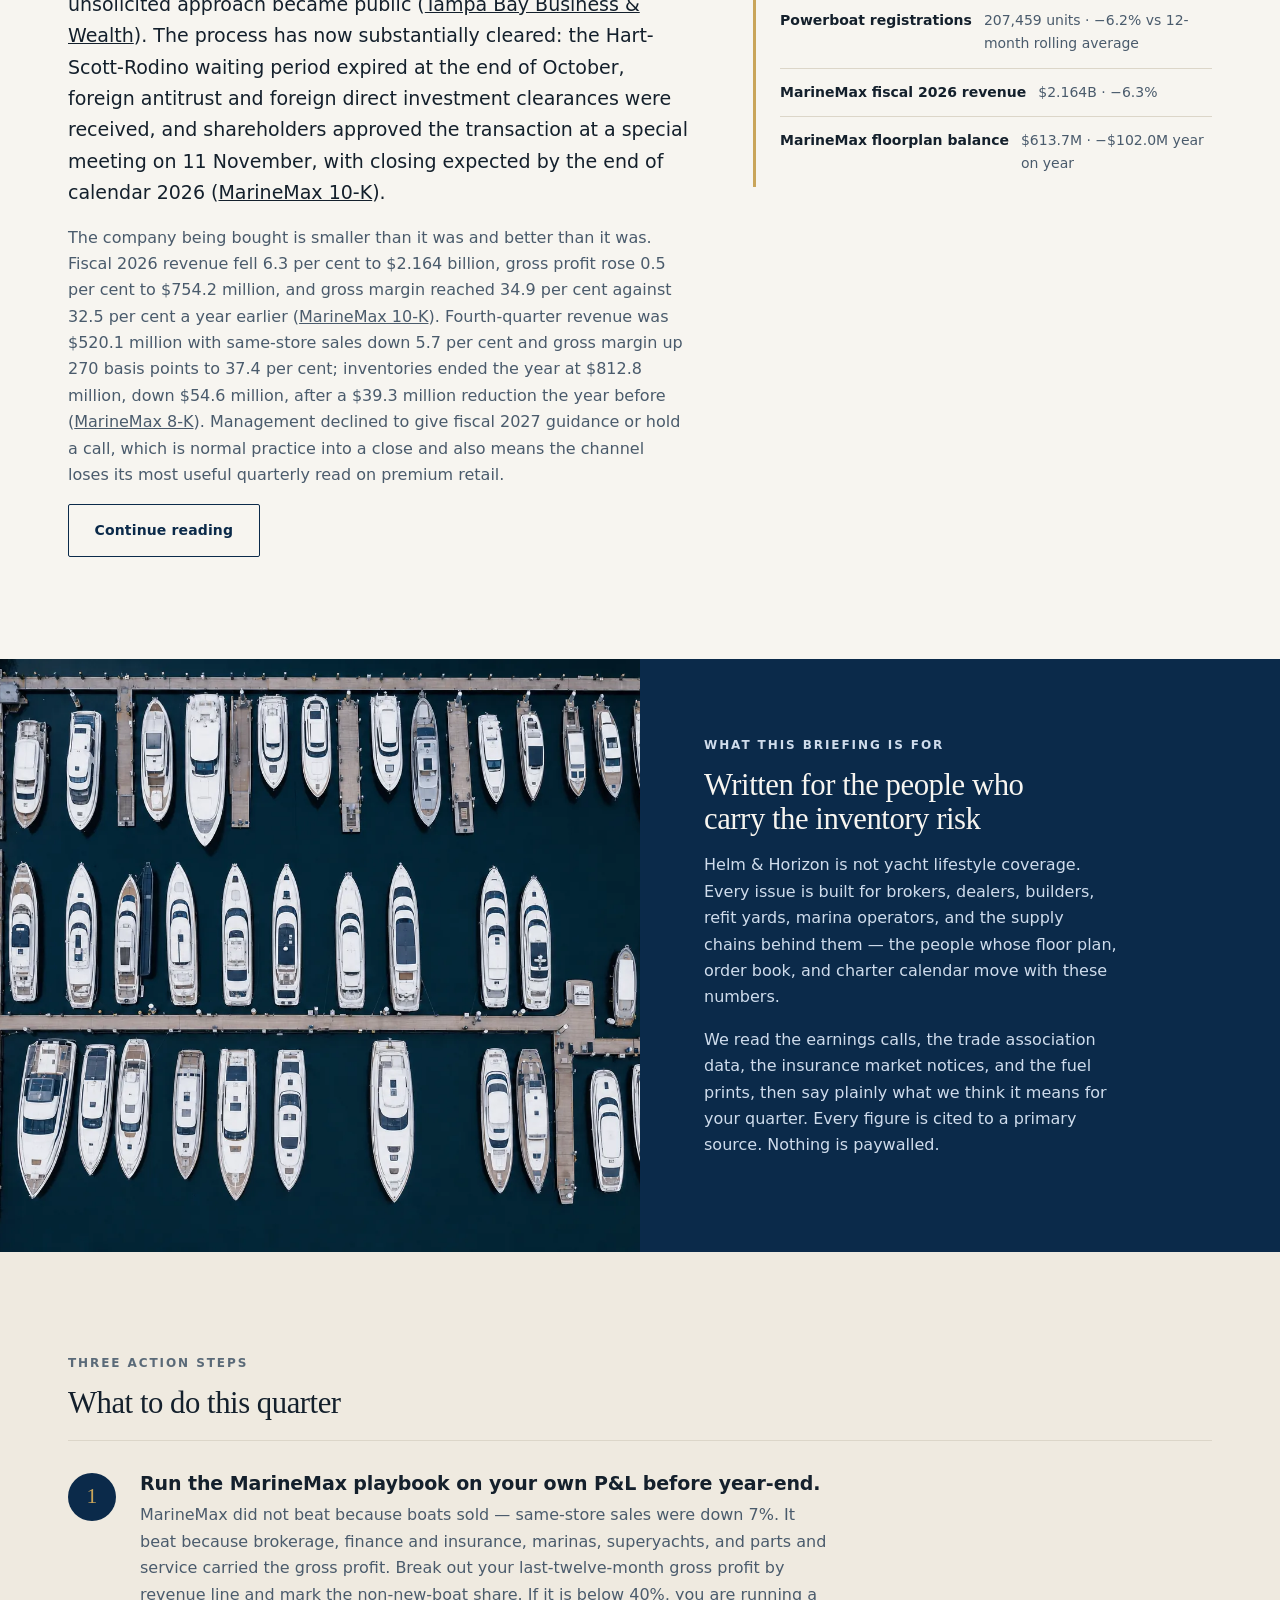
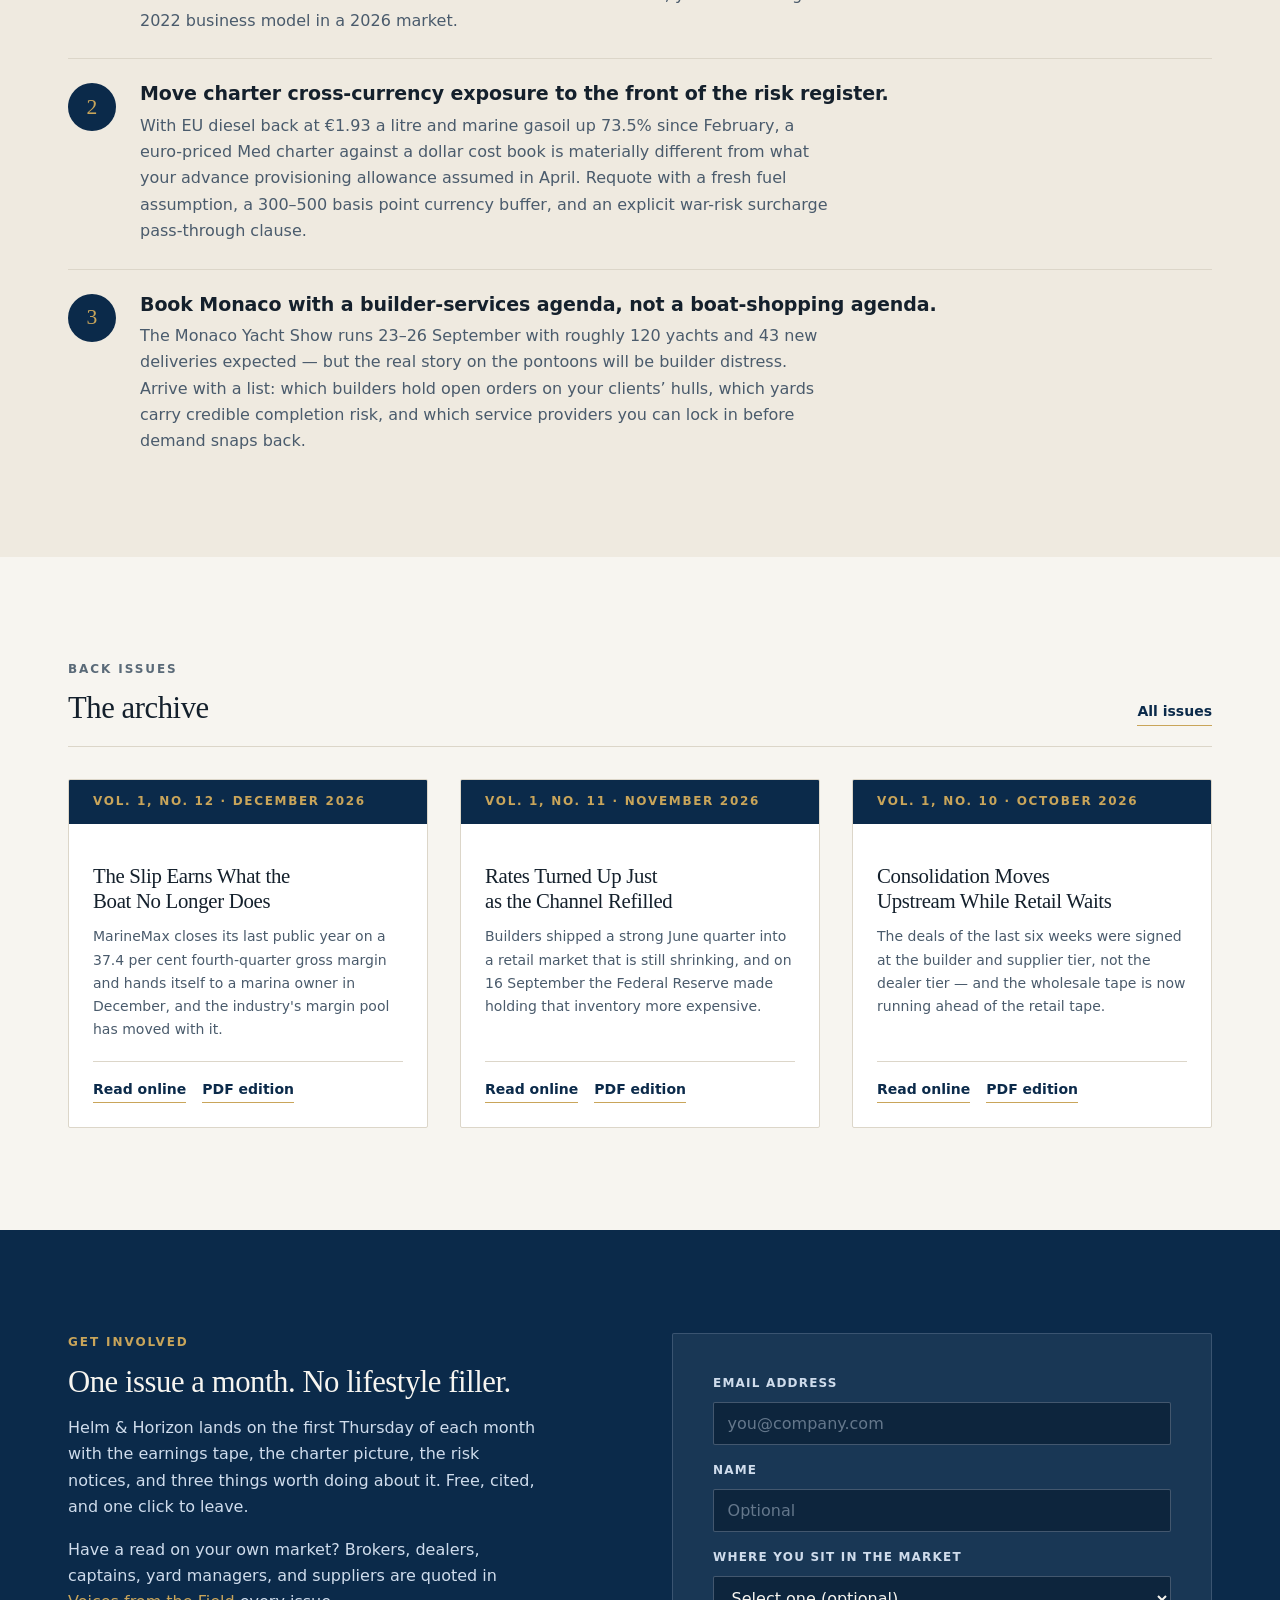
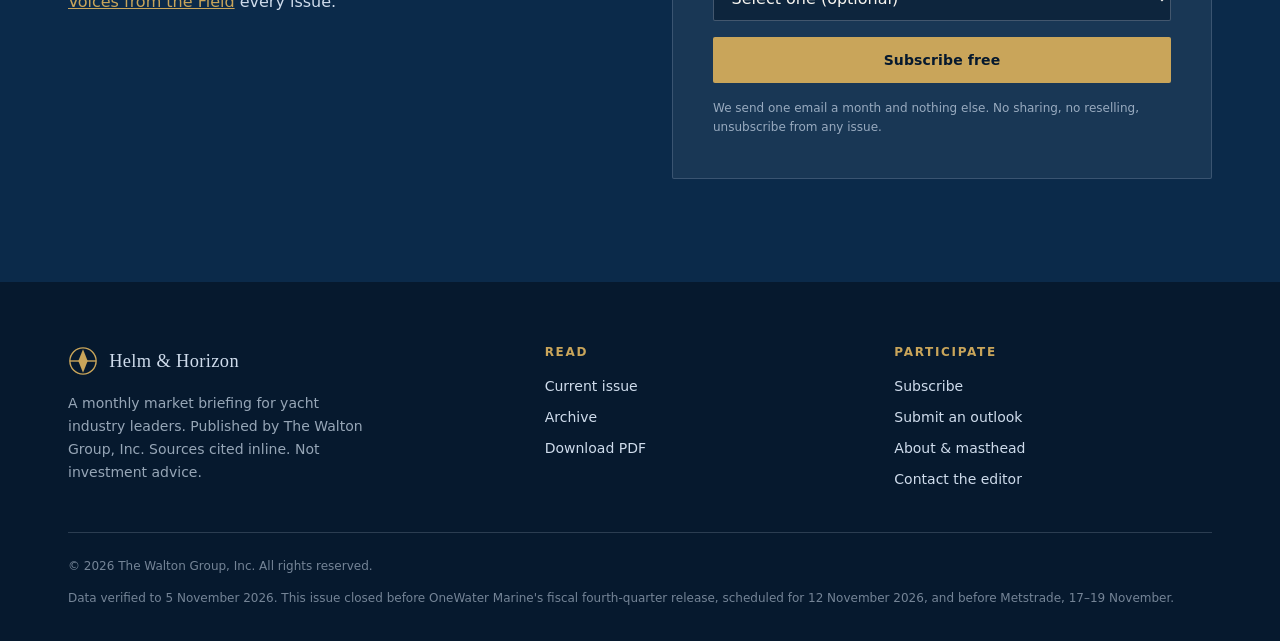
==== commit e4cafeea: "Draft December 2026 (No. 12)" ====
--- a/index.html
+++ b/index.html
@@ -100,9 +100,9 @@
             <span>December 2026</span><span>Vol. 1, No. 12</span><span>Issue live</span>
           </div>
           <div class="hero__rule"></div>
-          <h1>The Slip Earns What the Boat No Longer Does</h1>
+          <h1>Blackstone Buys the Dealer Tier as Carry Gets Worse</h1>
           <p class="hero__lede">
-            MarineMax closes its last public year on a 37.4 per cent fourth-quarter gross margin and hands itself to a marina owner in December, and the industry's margin pool has moved with it.
+            The largest US boat retailer is about to leave the public market owned by a marina platform, and the floorplan clock keeps running.
           </p>
           <div class="btn-row">
             <a class="btn btn--gold" href="/editions/december-2026">Read the December issue</a>
@@ -117,27 +117,27 @@
           <p class="eyebrow">By the numbers &mdash; December 2026</p>
           <div class="numbers">
             <div class="numbers__cell">
-              <div class="numbers__val">$1,453.9M</div>
+              <div class="numbers__val">3.75%–4.00%</div>
               <p class="numbers__label">
-                <strong>Brunswick third-quarter net sales</strong>+6.9%.
+                <strong>Federal funds target range</strong>Held 28 October, two dissents to raise.
               </p>
             </div>
             <div class="numbers__cell">
-              <div class="numbers__val">$520.1M</div>
+              <div class="numbers__val">3.90%</div>
               <p class="numbers__label">
-                <strong>MarineMax fiscal fourth-quarter revenue</strong>−5.8%.
+                <strong>Overnight secured overnight financing rate</strong>18 November.
               </p>
             </div>
             <div class="numbers__cell">
-              <div class="numbers__val">37.4%</div>
+              <div class="numbers__val">5.10%</div>
               <p class="numbers__label">
-                <strong>MarineMax fourth-quarter gross margin</strong>+270 basis points.
+                <strong>10-year Treasury yield</strong>+97 basis points year on year.
               </p>
             </div>
             <div class="numbers__cell">
-              <div class="numbers__val">$812.8M</div>
+              <div class="numbers__val">207,459 units</div>
               <p class="numbers__label">
-                <strong>MarineMax year-end inventories</strong>−6.3%.
+                <strong>Powerboat registrations</strong>15 feet and over. −6.2% vs 12-month rolling average.
               </p>
             </div>
           </div>
@@ -150,16 +150,16 @@
           <div class="section__head">
             <div>
               <p class="eyebrow eyebrow--ink">Featured story</p>
-              <h2>MarineMax Leaves the Public Market as a Marina Business</h2>
+              <h2>The Dealer Tier Gets an Infrastructure Owner</h2>
             </div>
             <a href="/editions/december-2026">Full issue</a>
           </div>
 
           <div class="feature reveal">
             <div class="feature__body">
-              <h3>What $53.00 a share is actually buying</h3>
-              <p>The arithmetic of the last reported quarter is worth setting out plainly, because it is the arithmetic the buyer underwrote. Revenue of $520.1 million was down from $552.2 million, with same-store sales off 5.7 per cent. Gross profit nonetheless rose to $194.3 million, or 37.4 per cent of revenue, from 34.7 per cent, which the company attributes to improved boat profitability and a greater contribution from higher-margin businesses. Selling, general and administrative expense ran at 37.7 per cent of revenue on a reported basis — inflated by transaction costs — but adjusted selling, general and administrative expense rose only 1.8 per cent to $181.1 million. Interest expense fell to $13.2 million from $17.3 million. Adjusted EBITDA rose 26 per cent to $21.8 million on falling revenue. Inventories closed the year at $812.8 million, down $54.6 million or 6.3 per cent, following a $39.3 million reduction the year before (<a href="https://www.sec.gov/Archives/edgar/data/0001057060/000119312526446269/hzo-ex99_1.htm" target="_blank" rel="noopener noreferrer">MarineMax Form 8-K</a>).</p>
-              <p>For the full year, revenue was $2.2 billion, same-store sales fell 5.5 per cent, gross margin rose 240 basis points to 34.9 per cent, and adjusted EBITDA was $112.6 million against a reported net loss of $8.2 million. Management's own framing is the useful one: gross margin has gone from 26.1 per cent in fiscal 2019 to 34.9 per cent in fiscal 2026 on the back of the non-boat businesses — more than 65 marina and storage facilities, IGY Marinas, Fraser Yachts Group and Northrop &amp; Johnson in superyacht brokerage and services, Cruisers Yachts and Intrepid in manufacturing, plus finance and insurance. Safe Harbor is not buying a dealer group that owns some marinas. It is buying a marina and superyacht services platform that happens to retain more than 70 dealerships.</p>
+              <h3>What $53 a share actually buys</h3>
+              <p>On 9 August MarineMax signed an agreement and plan of merger with affiliates of Safe Harbor Marinas, a portfolio company of Blackstone Infrastructure Partners, at $53.00 a share in cash for an enterprise value of roughly $1.5 billion (<a href="https://www.sec.gov/Archives/edgar/data/0001057060/000119312526341302/d135056d8k.htm" target="_blank" rel="noopener noreferrer">MarineMax 8-K</a>). The price was a 96 per cent premium to the 30 January close of $27.03, the last trading day before an unsolicited approach became public (<a href="https://tbbwmag.com/2026/08/10/safe-harbor-marinemax-deal/" target="_blank" rel="noopener noreferrer">Tampa Bay Business &amp; Wealth</a>). The process has now substantially cleared: the Hart-Scott-Rodino waiting period expired at the end of October, foreign antitrust and foreign direct investment clearances were received, and shareholders approved the transaction at a special meeting on 11 November, with closing expected by the end of calendar 2026 (<a href="https://www.sec.gov/Archives/edgar/data/0001057060/000119312526463429/hzo-20260930.htm" target="_blank" rel="noopener noreferrer">MarineMax 10-K</a>).</p>
+              <p>The company being bought is smaller than it was and better than it was. Fiscal 2026 revenue fell 6.3 per cent to $2.164 billion, gross profit rose 0.5 per cent to $754.2 million, and gross margin reached 34.9 per cent against 32.5 per cent a year earlier (<a href="https://www.sec.gov/Archives/edgar/data/0001057060/000119312526463429/hzo-20260930.htm" target="_blank" rel="noopener noreferrer">MarineMax 10-K</a>). Fourth-quarter revenue was $520.1 million with same-store sales down 5.7 per cent and gross margin up 270 basis points to 37.4 per cent; inventories ended the year at $812.8 million, down $54.6 million, after a $39.3 million reduction the year before (<a href="https://www.sec.gov/Archives/edgar/data/0001057060/000119312526446269/hzo-ex99_1.htm" target="_blank" rel="noopener noreferrer">MarineMax 8-K</a>). Management declined to give fiscal 2027 guidance or hold a call, which is normal practice into a close and also means the channel loses its most useful quarterly read on premium retail.</p>
               <div class="btn-row">
                 <a class="btn btn--outline" href="/editions/december-2026"
                   >Continue reading</a
@@ -170,12 +170,12 @@
             <aside class="feature__aside">
               <h4>What moved this month</h4>
               <ul class="keylist">
-                <li><strong>Brunswick third-quarter net sales</strong><span>$1,453.9M · +6.9%</span></li>
-                <li><strong>MarineMax fiscal fourth-quarter revenue</strong><span>$520.1M · −5.8%</span></li>
-                <li><strong>MarineMax fourth-quarter gross margin</strong><span>37.4% · +270 basis points</span></li>
-                <li><strong>MarineMax year-end inventories</strong><span>$812.8M · −6.3%</span></li>
-                <li><strong>Malibu Boats September-quarter net sales</strong><span>$252.9M · +29.9%</span></li>
-                <li><strong>Patrick Industries marine revenue</strong><span>$171M · +14%</span></li>
+                <li><strong>Federal funds target range</strong><span>3.75%–4.00% · held 28 October, two dissents to raise</span></li>
+                <li><strong>Overnight secured overnight financing rate</strong><span>3.90% · 18 November</span></li>
+                <li><strong>10-year Treasury yield</strong><span>5.10% · +97 basis points year on year</span></li>
+                <li><strong>Powerboat registrations</strong><span>207,459 units · −6.2% vs 12-month rolling average</span></li>
+                <li><strong>MarineMax fiscal 2026 revenue</strong><span>$2.164B · −6.3%</span></li>
+                <li><strong>MarineMax floorplan balance</strong><span>$613.7M · −$102.0M year on year</span></li>
               </ul>
             </aside>
           </div>
